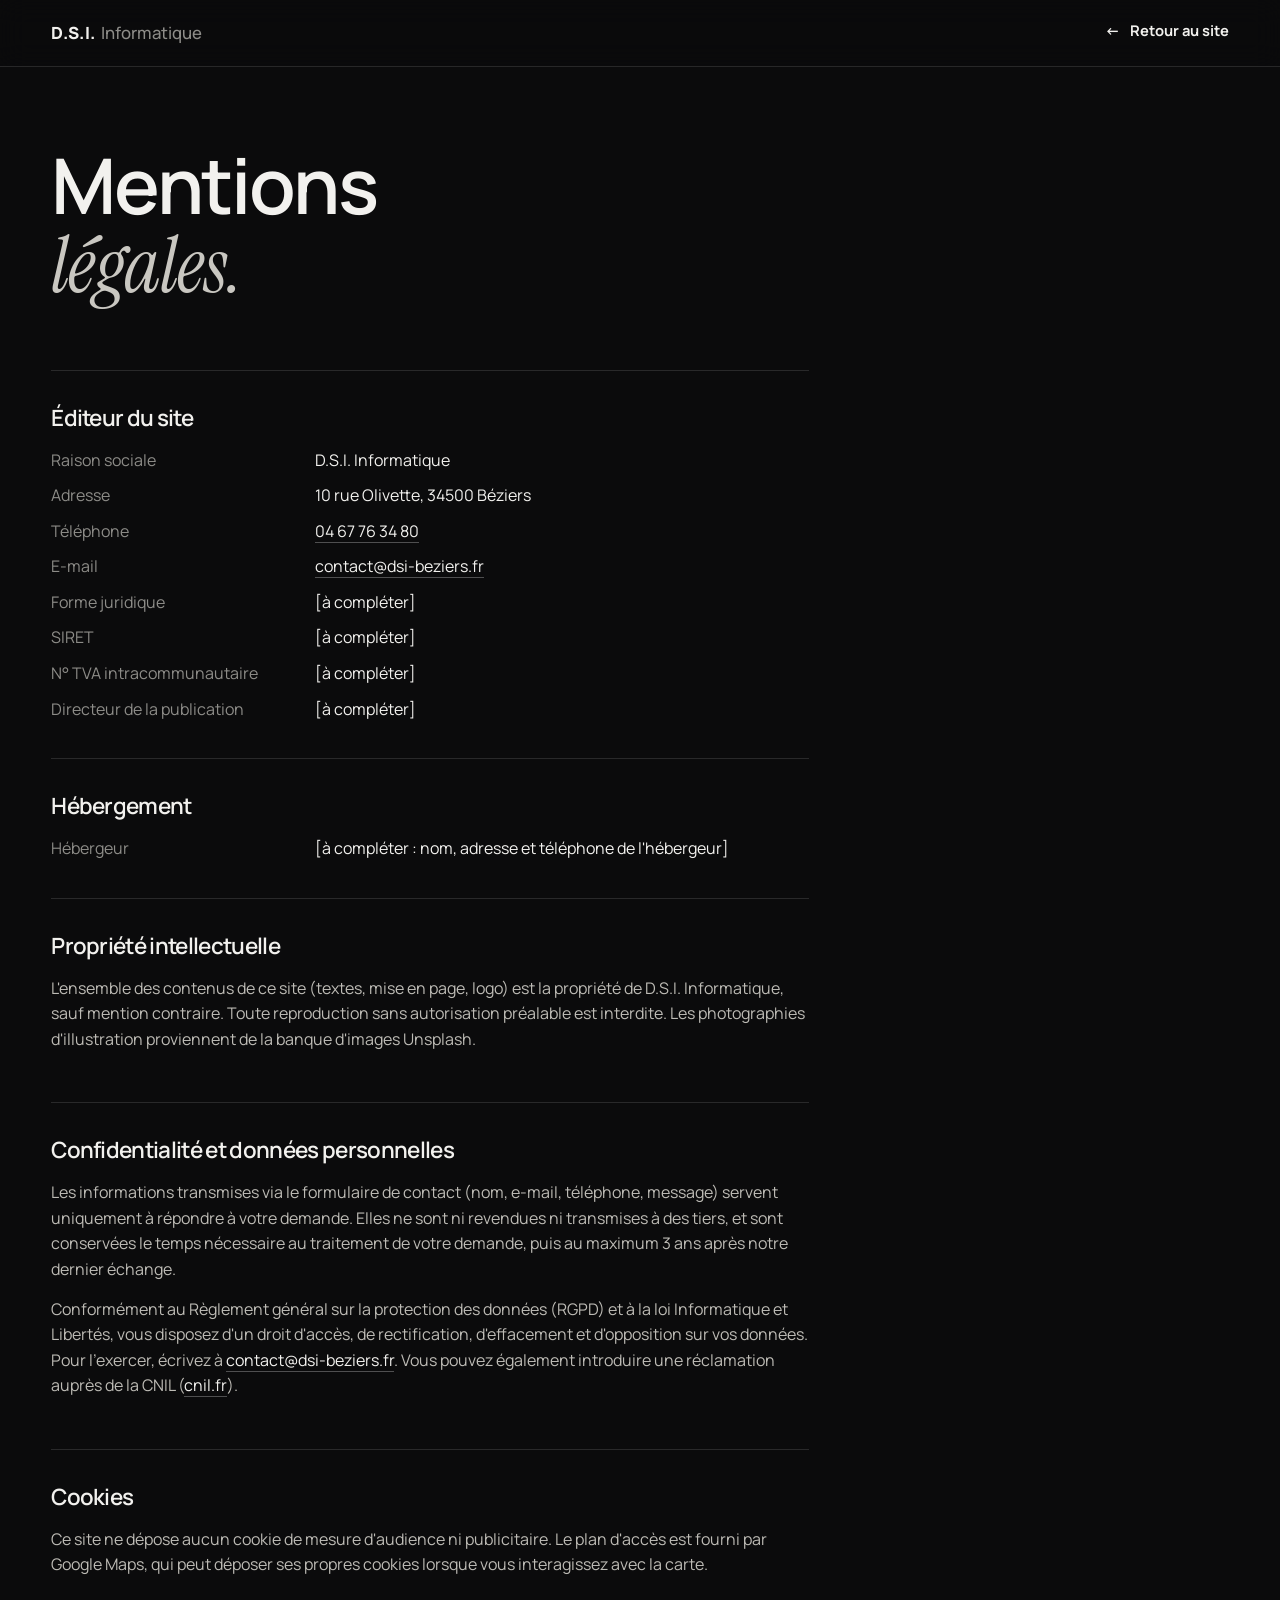
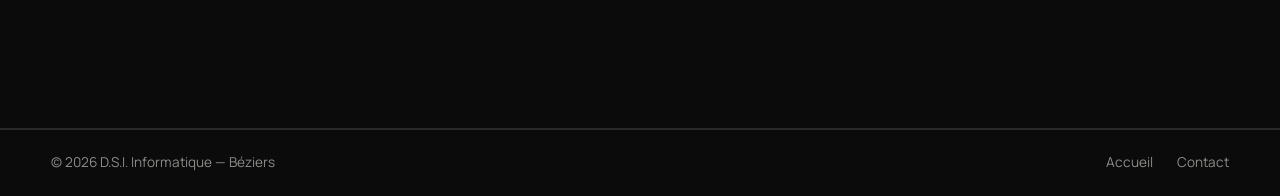
==== mentions-legales.html @ 3fdc1da6 "Add files via upload" ====
<!DOCTYPE html>
<html lang="fr">
<head>
  <meta charset="UTF-8">
  <meta name="viewport" content="width=device-width, initial-scale=1.0">
  <title>Mentions légales et confidentialité — D.S.I. Informatique Béziers</title>
  <meta name="robots" content="noindex">
  <meta name="theme-color" content="#0b0b0c">
  <link rel="icon" href="data:image/svg+xml,%3Csvg xmlns='http://www.w3.org/2000/svg' viewBox='0 0 64 64'%3E%3Crect width='64' height='64' rx='14' fill='%230b0b0c'/%3E%3Ctext x='32' y='41' font-family='Arial' font-weight='800' font-size='22' fill='%23f2f1ee' text-anchor='middle'%3EDSI%3C/text%3E%3C/svg%3E">
  <link rel="preconnect" href="https://fonts.googleapis.com">
  <link rel="preconnect" href="https://fonts.gstatic.com" crossorigin>
  <link href="https://fonts.googleapis.com/css2?family=Manrope:wght@400;500;600;700;800&family=Instrument+Serif:ital@1&display=swap" rel="stylesheet">
  <link rel="stylesheet" href="style.css">
</head>
<body class="page-legal">
  <header class="header">
    <nav class="nav" aria-label="Navigation principale">
      <a href="index.html" class="logo">D.S.I.<span>Informatique</span></a>
      <div class="nav__right">
        <a href="index.html" class="link link--back">Retour au site</a>
      </div>
    </nav>
  </header>

  <main class="legal">
    <h1>Mentions<br><em>légales.</em></h1>

    <section>
      <h2>Éditeur du site</h2>
      <dl>
        <dt>Raison sociale</dt><dd>D.S.I. Informatique</dd>
        <dt>Adresse</dt><dd>10 rue Olivette, 34500 Béziers</dd>
        <dt>Téléphone</dt><dd><a href="tel:+33467763480">04 67 76 34 80</a></dd>
        <dt>E-mail</dt><dd><a href="mailto:contact@dsi-beziers.fr">contact@dsi-beziers.fr</a></dd>
        <dt>Forme juridique</dt><dd>[à compléter]</dd>
        <dt>SIRET</dt><dd>[à compléter]</dd>
        <dt>N° TVA intracommunautaire</dt><dd>[à compléter]</dd>
        <dt>Directeur de la publication</dt><dd>[à compléter]</dd>
      </dl>
    </section>

    <section>
      <h2>Hébergement</h2>
      <dl>
        <dt>Hébergeur</dt><dd>[à compléter : nom, adresse et téléphone de l'hébergeur]</dd>
      </dl>
    </section>

    <section>
      <h2>Propriété intellectuelle</h2>
      <p>L'ensemble des contenus de ce site (textes, mise en page, logo) est la propriété de D.S.I. Informatique, sauf mention contraire. Toute reproduction sans autorisation préalable est interdite. Les photographies d'illustration proviennent de la banque d'images Unsplash.</p>
    </section>

    <section id="confidentialite">
      <h2>Confidentialité et données personnelles</h2>
      <p>Les informations transmises via le formulaire de contact (nom, e-mail, téléphone, message) servent uniquement à répondre à votre demande. Elles ne sont ni revendues ni transmises à des tiers, et sont conservées le temps nécessaire au traitement de votre demande, puis au maximum 3 ans après notre dernier échange.</p>
      <p>Conformément au Règlement général sur la protection des données (RGPD) et à la loi Informatique et Libertés, vous disposez d'un droit d'accès, de rectification, d'effacement et d'opposition sur vos données. Pour l'exercer, écrivez à <a href="mailto:contact@dsi-beziers.fr">contact@dsi-beziers.fr</a>. Vous pouvez également introduire une réclamation auprès de la CNIL (<a href="https://www.cnil.fr" target="_blank" rel="noopener">cnil.fr</a>).</p>
    </section>

    <section>
      <h2>Cookies</h2>
      <p>Ce site ne dépose aucun cookie de mesure d'audience ni publicitaire. Le plan d'accès est fourni par Google Maps, qui peut déposer ses propres cookies lorsque vous interagissez avec la carte.</p>
    </section>
  </main>

  <footer class="footer">
    <div class="footer__bar">
      <span>© <span id="year"></span> D.S.I. Informatique — Béziers</span>
      <nav aria-label="Liens légaux"><a href="index.html">Accueil</a><a href="index.html#contact">Contact</a></nav>
    </div>
  </footer>
  <script>document.getElementById("year").textContent = new Date().getFullYear();</script>
</body>
</html>
---- style.css ----
/* =========================================================
   D.S.I. Informatique — Béziers
   ========================================================= */

:root {
  --bg: #0b0b0c;
  --bg-2: #111113;
  --line: rgba(255, 255, 255, 0.12);
  --line-strong: rgba(255, 255, 255, 0.28);
  --text: #f2f1ee;
  --muted: #8d8c88;
  --accent: #4f8cff;
  --ok: #3ecf8e;
  --ko: #e5534b;

  --font: "Manrope", system-ui, -apple-system, "Segoe UI", sans-serif;
  --serif: "Instrument Serif", Georgia, serif;

  --header-h: 66px;
  --pad: clamp(16px, 4vw, 56px);
  --ease: cubic-bezier(0.16, 1, 0.3, 1);
}

*, *::before, *::after { box-sizing: border-box; margin: 0; padding: 0; }
html { scroll-behavior: smooth; scroll-padding-top: var(--header-h); }
body {
  font-family: var(--font);
  background: var(--bg);
  color: var(--text);
  line-height: 1.6;
  -webkit-font-smoothing: antialiased;
  overflow-x: hidden;
}
img { display: block; max-width: 100%; }
a { color: inherit; text-decoration: none; }
ul, ol { list-style: none; }
h1, h2, h3 { font-weight: 600; letter-spacing: -0.03em; line-height: 1.02; }
em { font-family: var(--serif); font-style: italic; font-weight: 400; letter-spacing: -0.01em; }
:focus-visible { outline: 1px solid var(--text); outline-offset: 4px; }

.eyebrow {
  font-size: 0.74rem;
  letter-spacing: 0.22em;
  text-transform: uppercase;
  color: var(--muted);
}

/* ---------- Boutons & liens ---------- */
.btn {
  display: inline-flex;
  align-items: center;
  justify-content: center;
  padding: 15px 26px;
  border: 1px solid var(--line-strong);
  border-radius: 999px;
  font-weight: 700;
  font-size: 0.95rem;
  position: relative;
  overflow: hidden;
  isolation: isolate;
  transition: color .45s var(--ease), border-color .45s var(--ease);
}
/* remplissage qui monte au survol */
.btn::before {
  content: "";
  position: absolute;
  inset: 0;
  z-index: -1;
  background: var(--text);
  transform: translateY(101%);
  border-radius: inherit;
  transition: transform .45s var(--ease);
}
.btn:hover { color: var(--bg); border-color: var(--text); }
.btn:hover::before { transform: none; }
.btn--light { background: var(--text); color: var(--bg); border-color: var(--text); }
.btn--light::before { background: var(--bg); }
.btn--light:hover { color: var(--text); border-color: var(--line-strong); }

.link {
  display: inline-flex;
  align-items: center;
  gap: 10px;
  font-weight: 700;
  font-size: 0.92rem;
  padding-bottom: 4px;
  background: linear-gradient(currentColor, currentColor) 0 100% / 0 1px no-repeat;
  transition: background-size .45s var(--ease);
}
.link::after { content: "→"; transition: transform .45s var(--ease); }
.link:hover { background-size: 100% 1px; }
.link:hover::after { transform: translateX(4px); }

/* ---------- Header ---------- */
.header {
  position: fixed;
  inset: 0 0 auto;
  z-index: 50;
  background: rgba(11, 11, 12, 0.72);
  backdrop-filter: blur(14px);
  -webkit-backdrop-filter: blur(14px);
  border-bottom: 1px solid var(--line);
  transition: transform .5s var(--ease);
}
.header.hidden { transform: translateY(-100%); }
.nav {
  height: var(--header-h);
  padding: 0 var(--pad);
  display: flex;
  align-items: center;
  gap: 48px;
}
.logo { font-weight: 800; font-size: 1.05rem; letter-spacing: 0.02em; }
.logo span { font-weight: 500; color: var(--muted); margin-left: 6px; letter-spacing: 0; }

.nav__links { display: flex; gap: 30px; }
.nav__links a {
  font-size: 0.92rem;
  font-weight: 600;
  color: #cfcec9;
  position: relative;
  transition: color .3s;
}
.nav__links a::after {
  content: "";
  position: absolute;
  left: 0; right: 0; bottom: -6px;
  height: 1px;
  background: currentColor;
  transform: scaleX(0);
  transform-origin: right;
  transition: transform .45s var(--ease);
}
.nav__links a:hover, .nav__links a.active { color: var(--text); }
.nav__links a:hover::after, .nav__links a.active::after { transform: scaleX(1); transform-origin: left; }

.nav__right { margin-left: auto; display: flex; align-items: center; gap: 24px; }
.nav__phone { font-weight: 700; font-size: 0.92rem; }
.live { display: inline-flex; align-items: center; gap: 8px; font-size: 0.8rem; color: var(--muted); }
.live i { width: 7px; height: 7px; border-radius: 50%; background: var(--muted); }
.live.open i { background: var(--ok); box-shadow: 0 0 0 4px rgba(62, 207, 142, .15); }
.live.closed i { background: var(--ko); }
.live b { font-weight: 600; }

.burger { display: none; width: 40px; height: 40px; background: none; border: 0; cursor: pointer; position: relative; }
.burger span { position: absolute; left: 10px; right: 10px; height: 1.5px; background: var(--text); transition: transform .4s var(--ease); }
.burger span:first-child { top: 16px; }
.burger span:last-child { top: 23px; }
.burger[aria-expanded="true"] span:first-child { transform: translateY(3.5px) rotate(45deg); }
.burger[aria-expanded="true"] span:last-child { transform: translateY(-3.5px) rotate(-45deg); }

/* ---------- Hero ---------- */
.hero {
  min-height: 100vh;
  min-height: 100svh;
  padding-top: var(--header-h);
  display: grid;
  grid-template-columns: 1fr 80px 1.05fr;
  border-bottom: 1px solid var(--line);
}
.hero__text {
  padding: clamp(40px, 7vw, 96px) 0 clamp(40px, 6vw, 80px) var(--pad);
  display: flex;
  flex-direction: column;
  justify-content: center;
}
.hero__title {
  font-size: clamp(2.7rem, 6.4vw, 6.2rem);
  margin: 28px 0 30px;
}
.hero__title .line { display: block; overflow: hidden; padding-bottom: 0.08em; }
.hero__title .line > span {
  display: inline-block;
  transform: translateY(110%);
  transition: transform 1.1s var(--ease);
}
.hero__title .line:nth-child(2) > span { transition-delay: .08s; }
.hero__title .line:nth-child(3) > span { transition-delay: .16s; }
.loaded .hero__title .line > span { transform: none; }
.hero__title em { color: #c9c7c1; }
.hero__sub { font-size: clamp(1.02rem, 1.3vw, 1.2rem); color: #bdbbb5; max-width: 470px; }
.hero__cta { display: flex; flex-wrap: wrap; gap: 12px; margin-top: 38px; }

.hero__trace { width: 100%; height: 100%; overflow: visible; }
.hero__trace path {
  fill: none;
  stroke: var(--line-strong);
  stroke-width: 1;
  vector-effect: non-scaling-stroke;
  stroke-dasharray: 1;
  stroke-dashoffset: 1;
  transition: stroke-dashoffset 2.2s var(--ease) .3s;
}
.hero__trace circle { fill: var(--bg); stroke: var(--line-strong); vector-effect: non-scaling-stroke; opacity: 0; transition: opacity .6s 1.6s; }
.loaded .hero__trace path { stroke-dashoffset: 0; }
.loaded .hero__trace circle { opacity: 1; }

.hero__media { position: relative; overflow: hidden; background: var(--bg-2); }
.hero__media img {
  width: 100%;
  height: 100%;
  object-fit: cover;
  filter: grayscale(1) contrast(1.08) brightness(.85);
  transform: scale(1.12);
  transition: transform 1.8s var(--ease), filter 1.2s var(--ease);
}
.loaded .hero__media img { transform: scale(1.02); }
.hero__media:hover img { filter: grayscale(0) contrast(1.02) brightness(.95); }
.hero__media figcaption {
  position: absolute;
  left: 20px; bottom: 18px;
  font-size: 0.72rem;
  letter-spacing: 0.18em;
  text-transform: uppercase;
  color: rgba(255,255,255,.75);
  mix-blend-mode: difference;
}

/* ---------- Réassurance ---------- */
.perks {
  display: grid;
  grid-template-columns: repeat(4, 1fr);
  border-bottom: 1px solid var(--line);
}
.perks li {
  padding: 26px var(--pad) 26px 24px;
  border-left: 1px solid var(--line);
  display: flex;
  flex-direction: column;
  gap: 2px;
}
.perks li:first-child { border-left: 0; padding-left: var(--pad); }
.perks strong { font-size: 0.95rem; font-weight: 700; }
.perks span { font-size: 0.85rem; color: var(--muted); }

/* ---------- Marquee ---------- */
.marquee {
  border-bottom: 1px solid var(--line);
  overflow: hidden;
  padding: 22px 0;
  mask-image: linear-gradient(90deg, transparent, #000 8%, #000 92%, transparent);
}
.marquee__track { display: flex; width: max-content; animation: marquee 40s linear infinite; }
.marquee:hover .marquee__track { animation-play-state: paused; }
.marquee span {
  font-size: clamp(1.4rem, 2.6vw, 2.2rem);
  font-weight: 600;
  letter-spacing: -0.02em;
  color: #57565300;
  -webkit-text-stroke: 1px #5b5a56;
  padding: 0 28px;
  display: flex;
  align-items: center;
  gap: 56px;
  transition: color .3s;
}
.marquee span::after { content: "•"; -webkit-text-stroke: 0; color: #4a4946; font-size: .6em; }
.marquee span:hover { color: var(--text); -webkit-text-stroke-color: var(--text); }
@keyframes marquee { to { transform: translateX(-50%); } }

/* ---------- Sections ---------- */
.section { padding: clamp(80px, 11vw, 150px) var(--pad); }
.section__head {
  display: grid;
  grid-template-columns: 1.2fr 1fr;
  gap: 40px;
  align-items: end;
  margin-bottom: clamp(48px, 6vw, 80px);
}
.section__head h2, .why h2 { font-size: clamp(2.3rem, 5vw, 4.4rem); }
.section__head h2 em, .why h2 em { color: #c9c7c1; }
.section__head p { color: var(--muted); max-width: 400px; font-size: 1.05rem; justify-self: end; }

/* ---------- Services ---------- */
.services { display: grid; grid-template-columns: repeat(3, 1fr); gap: clamp(20px, 2.4vw, 36px); }
.service { display: flex; flex-direction: column; gap: 12px; }
.service__img { aspect-ratio: 4 / 5; overflow: hidden; background: var(--bg-2); margin-bottom: 12px; }
.service__img img {
  width: 100%;
  height: 100%;
  object-fit: cover;
  filter: grayscale(1) brightness(.85);
  transition: transform 1.2s var(--ease), filter .8s var(--ease);
}
.service:hover .service__img img { transform: scale(1.06); filter: grayscale(0) brightness(.95); }
.service__num { font-size: 0.8rem; color: var(--muted); font-variant-numeric: tabular-nums; }
.service h3 { font-size: 1.6rem; }
.service p { color: var(--muted); max-width: 40ch; }
.service .link { margin-top: 8px; align-self: flex-start; }

/* ---------- Pourquoi nous ---------- */
.why {
  display: grid;
  grid-template-columns: 1fr 1.1fr;
  gap: clamp(40px, 7vw, 110px);
  align-items: center;
  border-top: 1px solid var(--line);
}
.why__media { position: relative; aspect-ratio: 4 / 5; overflow: hidden; background: var(--bg-2); }
.why__media img {
  width: 100%;
  height: 120%;
  object-fit: cover;
  filter: grayscale(1) contrast(1.1) brightness(.8);
  will-change: transform;
}
.why__badge {
  position: absolute;
  left: 0; bottom: 0;
  padding: 22px 26px;
  background: var(--bg);
  display: flex;
  align-items: center;
  gap: 18px;
}
.why__badge strong { font-size: clamp(2.2rem, 3.6vw, 3.2rem); font-weight: 700; letter-spacing: -0.04em; font-variant-numeric: tabular-nums; }
.why__badge > span { font-size: 0.82rem; color: var(--muted); line-height: 1.4; }

.reasons { margin-top: 48px; border-top: 1px solid var(--line); }
.reasons li {
  display: grid;
  grid-template-columns: 56px 1fr;
  gap: 16px;
  padding: 28px 0;
  border-bottom: 1px solid var(--line);
  position: relative;
}
.reasons li::before {
  content: "";
  position: absolute;
  left: 0; bottom: -1px;
  height: 1px;
  width: 100%;
  background: var(--text);
  transform: scaleX(0);
  transform-origin: left;
  transition: transform .7s var(--ease);
}
.reasons li:hover::before { transform: scaleX(1); }
.reasons li > span { font-size: 0.8rem; color: var(--muted); padding-top: 6px; }
.reasons h3 { font-size: 1.35rem; margin-bottom: 8px; transition: transform .5s var(--ease); }
.reasons li:hover h3 { transform: translateX(6px); }
.reasons p { color: var(--muted); max-width: 52ch; }

/* ---------- Contact ---------- */
.contact { border-top: 1px solid var(--line); }
.contact__big {
  padding: clamp(70px, 9vw, 120px) var(--pad) clamp(40px, 5vw, 60px);
  border-bottom: 1px solid var(--line);
}
.phone-xl {
  display: inline-block;
  margin-top: 18px;
  font-size: clamp(2.6rem, 10vw, 9rem);
  font-weight: 700;
  letter-spacing: -0.05em;
  line-height: 1;
  white-space: nowrap;
  transition: color .4s;
}
.phone-xl:hover { color: var(--accent); }

.mail-xl {
  display: inline-block;
  margin-top: 14px;
  font-family: var(--serif);
  font-style: italic;
  font-size: clamp(1.6rem, 4vw, 3.2rem);
  color: #c9c7c1;
  background: linear-gradient(currentColor, currentColor) 0 100% / 0 1px no-repeat;
  transition: background-size .6s var(--ease), color .4s;
}
.mail-xl:hover { color: var(--text); background-size: 100% 1px; }

.contact__layout { display: grid; grid-template-columns: 1.6fr 1fr; border-bottom: 1px solid var(--line); }
.contact__info { border-left: 1px solid var(--line); }
.contact__col {
  padding: 40px var(--pad) 44px 40px;
  display: flex;
  flex-direction: column;
  gap: 16px;
  align-items: flex-start;
}
.contact__col + .contact__col { border-top: 1px solid var(--line); }
.contact__col h3 { font-size: 0.74rem; letter-spacing: 0.22em; text-transform: uppercase; color: var(--muted); font-weight: 600; }
.contact__col p, .contact__col address { font-style: normal; color: #bdbbb5; max-width: 34ch; }

.hours { width: 100%; max-width: 340px; border-collapse: collapse; font-size: 0.92rem; }
.hours th, .hours td { padding: 7px 0; border-bottom: 1px solid var(--line); text-align: left; font-weight: 500; }
.hours td { text-align: right; color: #bdbbb5; font-variant-numeric: tabular-nums; }
.hours tr.today th, .hours tr.today td { color: var(--text); font-weight: 700; }
.hours tr.today th::after { content: " · aujourd'hui"; font-weight: 500; color: var(--muted); font-size: .8em; }

/* ---------- Footer ---------- */
.footer { border-top: 1px solid var(--line); overflow: hidden; }
.footer__word {
  font-size: clamp(5rem, 25vw, 24rem);
  font-weight: 800;
  letter-spacing: -0.06em;
  line-height: 0.8;
  text-align: center;
  padding-top: 40px;
  color: transparent;
  -webkit-text-stroke: 1px #2c2c2b;
  user-select: none;
}
.footer__bar {
  display: flex;
  flex-wrap: wrap;
  justify-content: space-between;
  gap: 12px 24px;
  padding: 22px var(--pad);
  border-top: 1px solid var(--line);
  font-size: 0.85rem;
  color: var(--muted);
}
.footer__bar nav { display: flex; gap: 24px; }
.footer__bar a:hover { color: var(--text); }

.footer__cols {
  display: grid;
  grid-template-columns: 1.4fr repeat(3, 1fr);
  gap: 40px;
  padding: 64px var(--pad) 24px;
}
.footer__cols h3 { font-size: 0.74rem; letter-spacing: 0.22em; text-transform: uppercase; color: var(--muted); font-weight: 600; margin-bottom: 16px; }
.footer__cols ul { display: grid; gap: 8px; font-size: 0.92rem; color: #bdbbb5; }
.footer__cols a { transition: color .3s; }
.footer__cols a:hover { color: var(--text); }
.footer__about { margin-top: 14px; color: var(--muted); font-size: 0.92rem; max-width: 30ch; }

/* ---------- Lien d'évitement ---------- */
.skip {
  position: fixed;
  top: 10px; left: 10px;
  z-index: 100;
  padding: 10px 16px;
  background: var(--text);
  color: var(--bg);
  font-weight: 700;
  transform: translateY(-200%);
}
.skip:focus { transform: none; }

.note { margin-top: 36px; color: var(--muted); font-size: 0.95rem; }

/* ---------- PC sur-mesure ---------- */
.pcs { border-top: 1px solid var(--line); }
.configs {
  display: grid;
  grid-template-columns: repeat(3, 1fr);
  border: 1px solid var(--line);
}
.config {
  padding: clamp(28px, 3vw, 44px);
  display: flex;
  flex-direction: column;
  gap: 28px;
  position: relative;
  transition: background .5s var(--ease);
}
.config + .config { border-left: 1px solid var(--line); }
.config:hover { background: var(--bg-2); }
.config--featured { background: #141416; }
.config__tag { font-size: 0.74rem; letter-spacing: 0.2em; text-transform: uppercase; color: var(--muted); }
.config h3 { font-size: clamp(2rem, 3vw, 2.8rem); margin: 10px 0 12px; }
.config header p { color: var(--muted); }
.specs { border-top: 1px solid var(--line); }
.specs li {
  display: flex;
  justify-content: space-between;
  gap: 16px;
  padding: 12px 0;
  border-bottom: 1px solid var(--line);
  font-size: 0.92rem;
  text-align: right;
}
.specs span { color: var(--muted); text-align: left; }
.config .btn { margin-top: auto; align-self: flex-start; }

/* ---------- Dépannage ---------- */
.repair { border-top: 1px solid var(--line); }
.steps {
  display: grid;
  grid-template-columns: repeat(4, 1fr);
  gap: 32px;
  position: relative;
  padding-top: 40px;
  counter-reset: step;
}
/* ligne de progression qui se remplit au scroll */
.steps::before, .steps::after {
  content: "";
  position: absolute;
  top: 0; left: 0;
  height: 1px;
  width: 100%;
  background: var(--line);
}
.steps::after {
  background: var(--text);
  transform: scaleX(var(--progress, 0));
  transform-origin: left;
}
.steps li { position: relative; }
.steps li::before {
  content: "";
  position: absolute;
  top: -45px; left: 0;
  width: 11px; height: 11px;
  border-radius: 50%;
  background: var(--bg);
  border: 1px solid var(--line-strong);
  z-index: 1;
}
.steps span { font-size: 0.8rem; color: var(--muted); }
.steps h3 { font-size: 1.5rem; margin: 8px 0 10px; }
.steps p { color: var(--muted); font-size: 0.95rem; }

.fixes { margin-top: clamp(64px, 8vw, 110px); }
.fixes__title { font-size: 0.74rem; letter-spacing: 0.22em; text-transform: uppercase; color: var(--muted); font-weight: 600; margin-bottom: 18px; }
.fixes ul {
  display: grid;
  grid-template-columns: repeat(2, 1fr);
  column-gap: 48px;
  border-top: 1px solid var(--line);
  margin-bottom: 40px;
}
.fixes li {
  padding: 18px 0;
  border-bottom: 1px solid var(--line);
  font-size: clamp(1.05rem, 1.5vw, 1.3rem);
  font-weight: 600;
  letter-spacing: -0.01em;
  display: flex;
  align-items: center;
  gap: 14px;
  transition: padding .5s var(--ease), color .3s;
}
.fixes li::before { content: "↳"; color: var(--muted); font-weight: 400; }
.fixes li:hover { padding-left: 10px; }

/* ---------- FAQ ---------- */
.faq { border-top: 1px solid var(--line); }
.faq .section__head a { color: var(--text); border-bottom: 1px solid var(--line-strong); }
.faq__list { border-top: 1px solid var(--line); }
.faq details { border-bottom: 1px solid var(--line); }
.faq summary {
  list-style: none;
  cursor: pointer;
  padding: 26px 56px 26px 0;
  font-size: clamp(1.1rem, 1.8vw, 1.45rem);
  font-weight: 600;
  letter-spacing: -0.02em;
  position: relative;
  transition: color .3s;
}
.faq summary::-webkit-details-marker { display: none; }
.faq summary::before, .faq summary::after {
  content: "";
  position: absolute;
  right: 8px; top: 50%;
  width: 16px; height: 1.5px;
  background: currentColor;
  transition: transform .45s var(--ease);
}
.faq summary::after { transform: rotate(90deg); }
.faq details[open] summary::after { transform: rotate(0); }
.faq summary:hover { color: #c9c7c1; }
.faq details > div { overflow: hidden; }
.faq details p { color: var(--muted); max-width: 70ch; padding-bottom: 28px; }

/* ---------- Formulaire ---------- */
.form { padding: 40px 40px 48px var(--pad); display: grid; gap: 22px; align-content: start; }
.form h3 { font-size: 0.74rem; letter-spacing: 0.22em; text-transform: uppercase; color: var(--muted); font-weight: 600; }
.form__row { display: grid; grid-template-columns: 1fr 1fr; gap: 22px; }
.field { display: grid; gap: 8px; }
.field label { font-size: 0.85rem; font-weight: 600; }
.field label i { font-style: normal; color: var(--muted); font-weight: 500; }
.field input, .field select, .field textarea {
  width: 100%;
  font: inherit;
  font-size: 1rem;
  color: var(--text);
  background: transparent;
  border: 0;
  border-bottom: 1px solid var(--line-strong);
  padding: 10px 0;
  border-radius: 0;
  transition: border-color .3s;
  appearance: none;
}
.field select {
  cursor: pointer;
  background: url("data:image/svg+xml,%3Csvg xmlns='http://www.w3.org/2000/svg' width='12' height='8' fill='none' stroke='%238d8c88' stroke-width='1.5'%3E%3Cpath d='M1 1l5 5 5-5'/%3E%3C/svg%3E") no-repeat right 4px center;
}
.field select option { background: var(--bg-2); color: var(--text); }
.field textarea { resize: vertical; min-height: 130px; }
.field textarea::placeholder { color: #5e5d59; }
.field input:focus, .field select:focus, .field textarea:focus { outline: none; border-bottom-color: var(--text); }
.field__error { display: none; color: var(--ko); font-size: 0.8rem; }
.invalid .field__error, .field__error--consent.show { display: block; }
.invalid input, .invalid textarea { border-bottom-color: var(--ko); }

.check { display: flex; gap: 12px; align-items: flex-start; font-size: 0.85rem; color: var(--muted); cursor: pointer; }
.check input {
  flex: none;
  appearance: none;
  width: 18px; height: 18px;
  margin-top: 2px;
  border: 1px solid var(--line-strong);
  display: grid;
  place-items: center;
  cursor: pointer;
}
.check input::after { content: "✓"; font-size: 12px; color: var(--bg); transform: scale(0); transition: transform .25s var(--ease); }
.check input:checked { background: var(--text); border-color: var(--text); }
.check input:checked::after { transform: scale(1); }
.check a { color: var(--text); border-bottom: 1px solid var(--line-strong); }
.field__error--consent { margin-top: -14px; }

.form__foot { display: flex; flex-wrap: wrap; align-items: center; gap: 18px; margin-top: 6px; }
.form button { cursor: pointer; font-family: inherit; }
.form__status { font-size: 0.9rem; color: var(--muted); }
.form__status.ok { color: var(--ok); }

/* ---------- Carte ---------- */
.map { height: clamp(300px, 40vw, 460px); background: var(--bg-2); }
.map iframe {
  width: 100%;
  height: 100%;
  border: 0;
  display: block;
  filter: grayscale(1) invert(.92) contrast(.9);
  transition: filter .8s var(--ease);
}
.map:hover iframe { filter: grayscale(.2) invert(0) contrast(1); }

/* ---------- Page mentions légales ---------- */
.legal { max-width: 860px; padding: calc(var(--header-h) + 80px) var(--pad) 100px; }
.legal h1 { font-size: clamp(2.6rem, 6vw, 5rem); margin-bottom: 64px; }
.legal h1 em { color: #c9c7c1; }
.legal section { padding: 36px 0; border-top: 1px solid var(--line); scroll-margin-top: calc(var(--header-h) + 20px); }
.legal h2 { font-size: 1.4rem; margin-bottom: 18px; }
.legal p { color: #bdbbb5; margin-bottom: 14px; }
.legal a { color: var(--text); border-bottom: 1px solid var(--line-strong); }
.legal dl { display: grid; grid-template-columns: minmax(160px, 240px) 1fr; gap: 10px 24px; }
.legal dt { color: var(--muted); }
.page-legal .link--back::after { content: none; }
.page-legal .link--back::before { content: "←"; }

/* ---------- Apparition au scroll ---------- */
[data-reveal] {
  opacity: 0;
  transform: translateY(28px);
  transition: opacity 1s var(--ease), transform 1s var(--ease);
  transition-delay: var(--d, 0s);
}
[data-reveal].in { opacity: 1; transform: none; }

/* ---------- Responsive ---------- */
@media (max-width: 1080px) {
  .nav { gap: 28px; }
  .nav__links { gap: 20px; }
  .live { display: none; }
}

@media (max-width: 900px) {
  .burger { display: block; }
  .nav__links {
    position: fixed;
    inset: var(--header-h) 0 auto;
    flex-direction: column;
    gap: 0;
    padding: 8px var(--pad) 24px;
    background: var(--bg);
    border-bottom: 1px solid var(--line);
    clip-path: inset(0 0 100% 0);
    transition: clip-path .6s var(--ease);
  }
  .nav__links.open { clip-path: inset(0 0 0 0); }
  .nav__links a { display: block; padding: 16px 0; font-size: 1.5rem; border-bottom: 1px solid var(--line); }
  .nav__links a::after { display: none; }

  .hero { grid-template-columns: 1fr; }
  .hero__trace { display: none; }
  .hero__text { padding-right: var(--pad); }
  .hero__media { aspect-ratio: 4 / 3; }

  .perks { grid-template-columns: repeat(2, 1fr); }
  .perks li:nth-child(3) { border-left: 0; padding-left: var(--pad); }
  .perks li:nth-child(n+3) { border-top: 1px solid var(--line); }

  .section__head { grid-template-columns: 1fr; }
  .section__head p { justify-self: start; }
  .services { grid-template-columns: 1fr; gap: 56px; }
  .service__img { aspect-ratio: 16 / 10; }

  .why { grid-template-columns: 1fr; }
  .why__media { aspect-ratio: 16 / 11; }

  .configs { grid-template-columns: 1fr; }
  .config + .config { border-left: 0; border-top: 1px solid var(--line); }

  .steps { grid-template-columns: repeat(2, 1fr); row-gap: 48px; }
  .fixes ul { grid-template-columns: 1fr; }

  .contact__layout { grid-template-columns: 1fr; }
  .contact__info { border-left: 0; border-top: 1px solid var(--line); display: grid; grid-template-columns: 1fr 1fr; }
  .contact__col { padding: 36px var(--pad); }
  .contact__col + .contact__col { border-top: 0; border-left: 1px solid var(--line); }
  .form { padding: 40px var(--pad); }

  .footer__cols { grid-template-columns: 1fr 1fr; }
}

@media (max-width: 560px) {
  .nav__phone { display: none; }
  .hero__cta .btn { flex: 1 1 100%; }
  .perks li { padding: 20px 16px; }
  .perks li:nth-child(odd) { padding-left: var(--pad); }
  .why__badge { padding: 16px 18px; }
  .steps { grid-template-columns: 1fr; padding-top: 0; padding-left: 28px; }
  .steps::before, .steps::after { width: 1px; height: 100%; }
  .steps::after { transform: scaleY(var(--progress, 0)); transform-origin: top; }
  .steps li::before { top: 4px; left: -33px; }
  .form__row { grid-template-columns: 1fr; }
  .contact__info { grid-template-columns: 1fr; }
  .contact__col + .contact__col { border-left: 0; border-top: 1px solid var(--line); }
  .footer__cols { grid-template-columns: 1fr; gap: 32px; }
  .legal dl { grid-template-columns: 1fr; gap: 2px; }
  .legal dd { margin-bottom: 12px; }
}

@media (prefers-reduced-motion: reduce) {
  *, *::before, *::after { animation: none !important; transition-duration: .01ms !important; transition-delay: 0s !important; }
  html { scroll-behavior: auto; }
  [data-reveal] { opacity: 1; transform: none; }
}
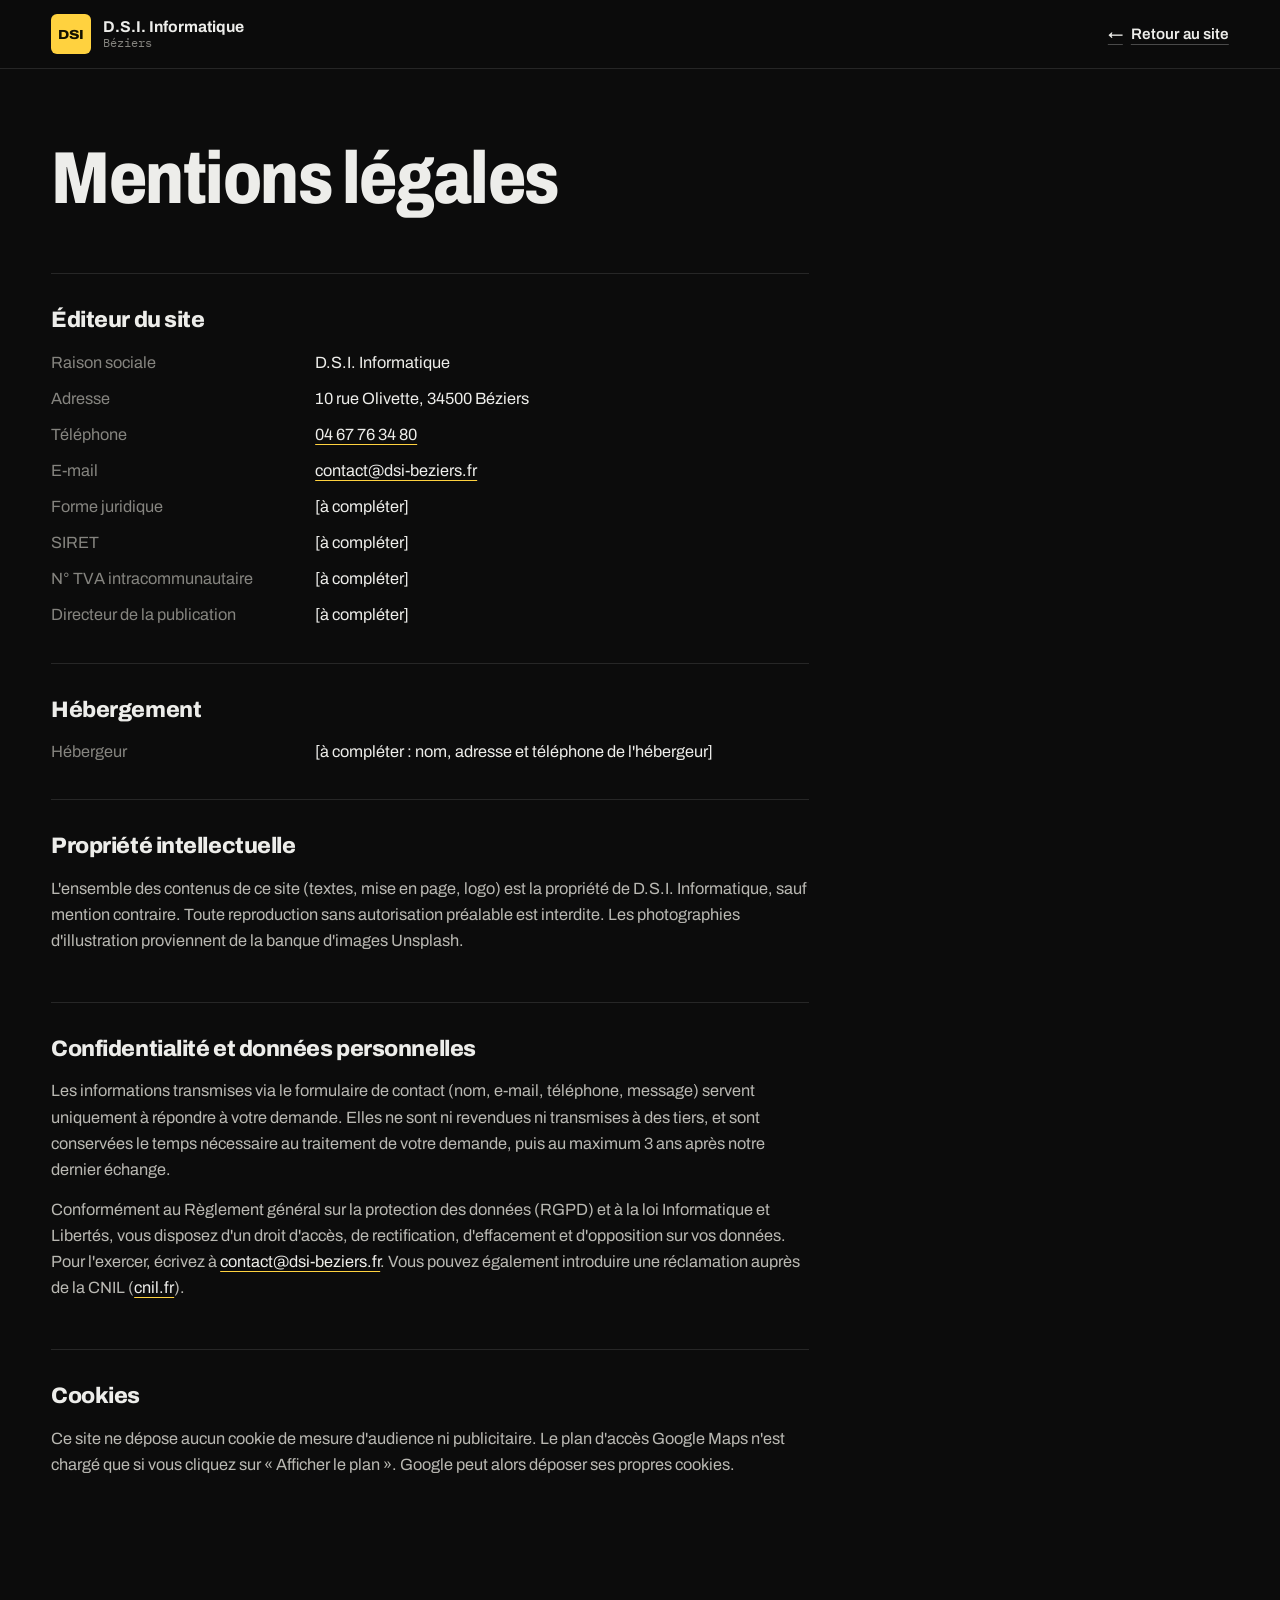
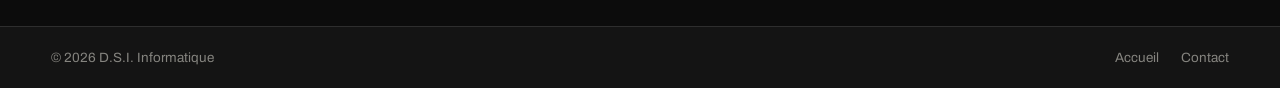
==== commit 7c03f56c: "Add files via upload" ====
--- a/mentions-legales.html
+++ b/mentions-legales.html
@@ -1,74 +1,74 @@
-<!DOCTYPE html>
-<html lang="fr">
-<head>
-  <meta charset="UTF-8">
-  <meta name="viewport" content="width=device-width, initial-scale=1.0">
-  <title>Mentions légales et confidentialité — D.S.I. Informatique Béziers</title>
-  <meta name="robots" content="noindex">
-  <meta name="theme-color" content="#0b0b0c">
-  <link rel="icon" href="data:image/svg+xml,%3Csvg xmlns='http://www.w3.org/2000/svg' viewBox='0 0 64 64'%3E%3Crect width='64' height='64' rx='14' fill='%230b0b0c'/%3E%3Ctext x='32' y='41' font-family='Arial' font-weight='800' font-size='22' fill='%23f2f1ee' text-anchor='middle'%3EDSI%3C/text%3E%3C/svg%3E">
-  <link rel="preconnect" href="https://fonts.googleapis.com">
-  <link rel="preconnect" href="https://fonts.gstatic.com" crossorigin>
-  <link href="https://fonts.googleapis.com/css2?family=Manrope:wght@400;500;600;700;800&family=Instrument+Serif:ital@1&display=swap" rel="stylesheet">
-  <link rel="stylesheet" href="style.css">
-</head>
-<body class="page-legal">
-  <header class="header">
-    <nav class="nav" aria-label="Navigation principale">
-      <a href="index.html" class="logo">D.S.I.<span>Informatique</span></a>
-      <div class="nav__right">
-        <a href="index.html" class="link link--back">Retour au site</a>
-      </div>
-    </nav>
-  </header>
-
-  <main class="legal">
-    <h1>Mentions<br><em>légales.</em></h1>
-
-    <section>
-      <h2>Éditeur du site</h2>
-      <dl>
-        <dt>Raison sociale</dt><dd>D.S.I. Informatique</dd>
-        <dt>Adresse</dt><dd>10 rue Olivette, 34500 Béziers</dd>
-        <dt>Téléphone</dt><dd><a href="tel:+33467763480">04 67 76 34 80</a></dd>
-        <dt>E-mail</dt><dd><a href="mailto:contact@dsi-beziers.fr">contact@dsi-beziers.fr</a></dd>
-        <dt>Forme juridique</dt><dd>[à compléter]</dd>
-        <dt>SIRET</dt><dd>[à compléter]</dd>
-        <dt>N° TVA intracommunautaire</dt><dd>[à compléter]</dd>
-        <dt>Directeur de la publication</dt><dd>[à compléter]</dd>
-      </dl>
-    </section>
-
-    <section>
-      <h2>Hébergement</h2>
-      <dl>
-        <dt>Hébergeur</dt><dd>[à compléter : nom, adresse et téléphone de l'hébergeur]</dd>
-      </dl>
-    </section>
-
-    <section>
-      <h2>Propriété intellectuelle</h2>
-      <p>L'ensemble des contenus de ce site (textes, mise en page, logo) est la propriété de D.S.I. Informatique, sauf mention contraire. Toute reproduction sans autorisation préalable est interdite. Les photographies d'illustration proviennent de la banque d'images Unsplash.</p>
-    </section>
-
-    <section id="confidentialite">
-      <h2>Confidentialité et données personnelles</h2>
-      <p>Les informations transmises via le formulaire de contact (nom, e-mail, téléphone, message) servent uniquement à répondre à votre demande. Elles ne sont ni revendues ni transmises à des tiers, et sont conservées le temps nécessaire au traitement de votre demande, puis au maximum 3 ans après notre dernier échange.</p>
-      <p>Conformément au Règlement général sur la protection des données (RGPD) et à la loi Informatique et Libertés, vous disposez d'un droit d'accès, de rectification, d'effacement et d'opposition sur vos données. Pour l'exercer, écrivez à <a href="mailto:contact@dsi-beziers.fr">contact@dsi-beziers.fr</a>. Vous pouvez également introduire une réclamation auprès de la CNIL (<a href="https://www.cnil.fr" target="_blank" rel="noopener">cnil.fr</a>).</p>
-    </section>
-
-    <section>
-      <h2>Cookies</h2>
-      <p>Ce site ne dépose aucun cookie de mesure d'audience ni publicitaire. Le plan d'accès est fourni par Google Maps, qui peut déposer ses propres cookies lorsque vous interagissez avec la carte.</p>
-    </section>
-  </main>
-
-  <footer class="footer">
-    <div class="footer__bar">
-      <span>© <span id="year"></span> D.S.I. Informatique — Béziers</span>
-      <nav aria-label="Liens légaux"><a href="index.html">Accueil</a><a href="index.html#contact">Contact</a></nav>
-    </div>
-  </footer>
-  <script>document.getElementById("year").textContent = new Date().getFullYear();</script>
-</body>
-</html>
+<!DOCTYPE html>
+<html lang="fr">
+<head>
+  <meta charset="UTF-8">
+  <meta name="viewport" content="width=device-width, initial-scale=1.0">
+  <title>Mentions légales et confidentialité | D.S.I. Informatique, Béziers</title>
+  <meta name="robots" content="noindex">
+  <meta name="theme-color" content="#0c0c0c">
+  <link rel="icon" href="data:image/svg+xml,%3Csvg xmlns='http://www.w3.org/2000/svg' viewBox='0 0 64 64'%3E%3Crect width='64' height='64' rx='10' fill='%23ffd23f'/%3E%3Ctext x='32' y='41' font-family='Arial' font-weight='800' font-size='22' fill='%230c0c0c' text-anchor='middle'%3EDSI%3C/text%3E%3C/svg%3E">
+  <link rel="preconnect" href="https://fonts.googleapis.com">
+  <link rel="preconnect" href="https://fonts.gstatic.com" crossorigin>
+  <link href="https://fonts.googleapis.com/css2?family=Archivo:wdth,wght@62..125,400..800&family=IBM+Plex+Mono:wght@400;500&display=swap" rel="stylesheet">
+  <link rel="stylesheet" href="style.css">
+</head>
+<body class="page-legal">
+  <header class="header">
+    <nav class="nav" aria-label="Navigation principale">
+      <a href="index.html" class="logo"><span class="logo__mark">DSI</span><span class="logo__name">D.S.I. Informatique<small>Béziers</small></span></a>
+      <div class="nav__right">
+        <a href="index.html" class="link link--back">Retour au site</a>
+      </div>
+    </nav>
+  </header>
+
+  <main class="legal">
+    <h1>Mentions légales</h1>
+
+    <section>
+      <h2>Éditeur du site</h2>
+      <dl>
+        <dt>Raison sociale</dt><dd>D.S.I. Informatique</dd>
+        <dt>Adresse</dt><dd>10 rue Olivette, 34500 Béziers</dd>
+        <dt>Téléphone</dt><dd><a href="tel:+33467763480">04 67 76 34 80</a></dd>
+        <dt>E-mail</dt><dd><a href="mailto:contact@dsi-beziers.fr">contact@dsi-beziers.fr</a></dd>
+        <dt>Forme juridique</dt><dd>[à compléter]</dd>
+        <dt>SIRET</dt><dd>[à compléter]</dd>
+        <dt>N° TVA intracommunautaire</dt><dd>[à compléter]</dd>
+        <dt>Directeur de la publication</dt><dd>[à compléter]</dd>
+      </dl>
+    </section>
+
+    <section>
+      <h2>Hébergement</h2>
+      <dl>
+        <dt>Hébergeur</dt><dd>[à compléter : nom, adresse et téléphone de l'hébergeur]</dd>
+      </dl>
+    </section>
+
+    <section>
+      <h2>Propriété intellectuelle</h2>
+      <p>L'ensemble des contenus de ce site (textes, mise en page, logo) est la propriété de D.S.I. Informatique, sauf mention contraire. Toute reproduction sans autorisation préalable est interdite. Les photographies d'illustration proviennent de la banque d'images Unsplash.</p>
+    </section>
+
+    <section id="confidentialite">
+      <h2>Confidentialité et données personnelles</h2>
+      <p>Les informations transmises via le formulaire de contact (nom, e-mail, téléphone, message) servent uniquement à répondre à votre demande. Elles ne sont ni revendues ni transmises à des tiers, et sont conservées le temps nécessaire au traitement de votre demande, puis au maximum 3 ans après notre dernier échange.</p>
+      <p>Conformément au Règlement général sur la protection des données (RGPD) et à la loi Informatique et Libertés, vous disposez d'un droit d'accès, de rectification, d'effacement et d'opposition sur vos données. Pour l'exercer, écrivez à <a href="mailto:contact@dsi-beziers.fr">contact@dsi-beziers.fr</a>. Vous pouvez également introduire une réclamation auprès de la CNIL (<a href="https://www.cnil.fr" target="_blank" rel="noopener">cnil.fr</a>).</p>
+    </section>
+
+    <section>
+      <h2>Cookies</h2>
+      <p>Ce site ne dépose aucun cookie de mesure d'audience ni publicitaire. Le plan d'accès Google Maps n'est chargé que si vous cliquez sur « Afficher le plan ». Google peut alors déposer ses propres cookies.</p>
+    </section>
+  </main>
+
+  <footer class="footer">
+    <div class="footer__bar">
+      <span>© <span id="year"></span> D.S.I. Informatique</span>
+      <nav aria-label="Liens légaux"><a href="index.html">Accueil</a><a href="index.html#contact">Contact</a></nav>
+    </div>
+  </footer>
+  <script>document.getElementById("year").textContent = new Date().getFullYear();</script>
+</body>
+</html>
--- a/style.css
+++ b/style.css
@@ -1,739 +1,612 @@
-/* =========================================================
-   D.S.I. Informatique — Béziers
-   ========================================================= */
-
-:root {
-  --bg: #0b0b0c;
-  --bg-2: #111113;
-  --line: rgba(255, 255, 255, 0.12);
-  --line-strong: rgba(255, 255, 255, 0.28);
-  --text: #f2f1ee;
-  --muted: #8d8c88;
-  --accent: #4f8cff;
-  --ok: #3ecf8e;
-  --ko: #e5534b;
-
-  --font: "Manrope", system-ui, -apple-system, "Segoe UI", sans-serif;
-  --serif: "Instrument Serif", Georgia, serif;
-
-  --header-h: 66px;
-  --pad: clamp(16px, 4vw, 56px);
-  --ease: cubic-bezier(0.16, 1, 0.3, 1);
-}
-
-*, *::before, *::after { box-sizing: border-box; margin: 0; padding: 0; }
-html { scroll-behavior: smooth; scroll-padding-top: var(--header-h); }
-body {
-  font-family: var(--font);
-  background: var(--bg);
-  color: var(--text);
-  line-height: 1.6;
-  -webkit-font-smoothing: antialiased;
-  overflow-x: hidden;
-}
-img { display: block; max-width: 100%; }
-a { color: inherit; text-decoration: none; }
-ul, ol { list-style: none; }
-h1, h2, h3 { font-weight: 600; letter-spacing: -0.03em; line-height: 1.02; }
-em { font-family: var(--serif); font-style: italic; font-weight: 400; letter-spacing: -0.01em; }
-:focus-visible { outline: 1px solid var(--text); outline-offset: 4px; }
-
-.eyebrow {
-  font-size: 0.74rem;
-  letter-spacing: 0.22em;
-  text-transform: uppercase;
-  color: var(--muted);
-}
-
-/* ---------- Boutons & liens ---------- */
-.btn {
-  display: inline-flex;
-  align-items: center;
-  justify-content: center;
-  padding: 15px 26px;
-  border: 1px solid var(--line-strong);
-  border-radius: 999px;
-  font-weight: 700;
-  font-size: 0.95rem;
-  position: relative;
-  overflow: hidden;
-  isolation: isolate;
-  transition: color .45s var(--ease), border-color .45s var(--ease);
-}
-/* remplissage qui monte au survol */
-.btn::before {
-  content: "";
-  position: absolute;
-  inset: 0;
-  z-index: -1;
-  background: var(--text);
-  transform: translateY(101%);
-  border-radius: inherit;
-  transition: transform .45s var(--ease);
-}
-.btn:hover { color: var(--bg); border-color: var(--text); }
-.btn:hover::before { transform: none; }
-.btn--light { background: var(--text); color: var(--bg); border-color: var(--text); }
-.btn--light::before { background: var(--bg); }
-.btn--light:hover { color: var(--text); border-color: var(--line-strong); }
-
-.link {
-  display: inline-flex;
-  align-items: center;
-  gap: 10px;
-  font-weight: 700;
-  font-size: 0.92rem;
-  padding-bottom: 4px;
-  background: linear-gradient(currentColor, currentColor) 0 100% / 0 1px no-repeat;
-  transition: background-size .45s var(--ease);
-}
-.link::after { content: "→"; transition: transform .45s var(--ease); }
-.link:hover { background-size: 100% 1px; }
-.link:hover::after { transform: translateX(4px); }
-
-/* ---------- Header ---------- */
-.header {
-  position: fixed;
-  inset: 0 0 auto;
-  z-index: 50;
-  background: rgba(11, 11, 12, 0.72);
-  backdrop-filter: blur(14px);
-  -webkit-backdrop-filter: blur(14px);
-  border-bottom: 1px solid var(--line);
-  transition: transform .5s var(--ease);
-}
-.header.hidden { transform: translateY(-100%); }
-.nav {
-  height: var(--header-h);
-  padding: 0 var(--pad);
-  display: flex;
-  align-items: center;
-  gap: 48px;
-}
-.logo { font-weight: 800; font-size: 1.05rem; letter-spacing: 0.02em; }
-.logo span { font-weight: 500; color: var(--muted); margin-left: 6px; letter-spacing: 0; }
-
-.nav__links { display: flex; gap: 30px; }
-.nav__links a {
-  font-size: 0.92rem;
-  font-weight: 600;
-  color: #cfcec9;
-  position: relative;
-  transition: color .3s;
-}
-.nav__links a::after {
-  content: "";
-  position: absolute;
-  left: 0; right: 0; bottom: -6px;
-  height: 1px;
-  background: currentColor;
-  transform: scaleX(0);
-  transform-origin: right;
-  transition: transform .45s var(--ease);
-}
-.nav__links a:hover, .nav__links a.active { color: var(--text); }
-.nav__links a:hover::after, .nav__links a.active::after { transform: scaleX(1); transform-origin: left; }
-
-.nav__right { margin-left: auto; display: flex; align-items: center; gap: 24px; }
-.nav__phone { font-weight: 700; font-size: 0.92rem; }
-.live { display: inline-flex; align-items: center; gap: 8px; font-size: 0.8rem; color: var(--muted); }
-.live i { width: 7px; height: 7px; border-radius: 50%; background: var(--muted); }
-.live.open i { background: var(--ok); box-shadow: 0 0 0 4px rgba(62, 207, 142, .15); }
-.live.closed i { background: var(--ko); }
-.live b { font-weight: 600; }
-
-.burger { display: none; width: 40px; height: 40px; background: none; border: 0; cursor: pointer; position: relative; }
-.burger span { position: absolute; left: 10px; right: 10px; height: 1.5px; background: var(--text); transition: transform .4s var(--ease); }
-.burger span:first-child { top: 16px; }
-.burger span:last-child { top: 23px; }
-.burger[aria-expanded="true"] span:first-child { transform: translateY(3.5px) rotate(45deg); }
-.burger[aria-expanded="true"] span:last-child { transform: translateY(-3.5px) rotate(-45deg); }
-
-/* ---------- Hero ---------- */
-.hero {
-  min-height: 100vh;
-  min-height: 100svh;
-  padding-top: var(--header-h);
-  display: grid;
-  grid-template-columns: 1fr 80px 1.05fr;
-  border-bottom: 1px solid var(--line);
-}
-.hero__text {
-  padding: clamp(40px, 7vw, 96px) 0 clamp(40px, 6vw, 80px) var(--pad);
-  display: flex;
-  flex-direction: column;
-  justify-content: center;
-}
-.hero__title {
-  font-size: clamp(2.7rem, 6.4vw, 6.2rem);
-  margin: 28px 0 30px;
-}
-.hero__title .line { display: block; overflow: hidden; padding-bottom: 0.08em; }
-.hero__title .line > span {
-  display: inline-block;
-  transform: translateY(110%);
-  transition: transform 1.1s var(--ease);
-}
-.hero__title .line:nth-child(2) > span { transition-delay: .08s; }
-.hero__title .line:nth-child(3) > span { transition-delay: .16s; }
-.loaded .hero__title .line > span { transform: none; }
-.hero__title em { color: #c9c7c1; }
-.hero__sub { font-size: clamp(1.02rem, 1.3vw, 1.2rem); color: #bdbbb5; max-width: 470px; }
-.hero__cta { display: flex; flex-wrap: wrap; gap: 12px; margin-top: 38px; }
-
-.hero__trace { width: 100%; height: 100%; overflow: visible; }
-.hero__trace path {
-  fill: none;
-  stroke: var(--line-strong);
-  stroke-width: 1;
-  vector-effect: non-scaling-stroke;
-  stroke-dasharray: 1;
-  stroke-dashoffset: 1;
-  transition: stroke-dashoffset 2.2s var(--ease) .3s;
-}
-.hero__trace circle { fill: var(--bg); stroke: var(--line-strong); vector-effect: non-scaling-stroke; opacity: 0; transition: opacity .6s 1.6s; }
-.loaded .hero__trace path { stroke-dashoffset: 0; }
-.loaded .hero__trace circle { opacity: 1; }
-
-.hero__media { position: relative; overflow: hidden; background: var(--bg-2); }
-.hero__media img {
-  width: 100%;
-  height: 100%;
-  object-fit: cover;
-  filter: grayscale(1) contrast(1.08) brightness(.85);
-  transform: scale(1.12);
-  transition: transform 1.8s var(--ease), filter 1.2s var(--ease);
-}
-.loaded .hero__media img { transform: scale(1.02); }
-.hero__media:hover img { filter: grayscale(0) contrast(1.02) brightness(.95); }
-.hero__media figcaption {
-  position: absolute;
-  left: 20px; bottom: 18px;
-  font-size: 0.72rem;
-  letter-spacing: 0.18em;
-  text-transform: uppercase;
-  color: rgba(255,255,255,.75);
-  mix-blend-mode: difference;
-}
-
-/* ---------- Réassurance ---------- */
-.perks {
-  display: grid;
-  grid-template-columns: repeat(4, 1fr);
-  border-bottom: 1px solid var(--line);
-}
-.perks li {
-  padding: 26px var(--pad) 26px 24px;
-  border-left: 1px solid var(--line);
-  display: flex;
-  flex-direction: column;
-  gap: 2px;
-}
-.perks li:first-child { border-left: 0; padding-left: var(--pad); }
-.perks strong { font-size: 0.95rem; font-weight: 700; }
-.perks span { font-size: 0.85rem; color: var(--muted); }
-
-/* ---------- Marquee ---------- */
-.marquee {
-  border-bottom: 1px solid var(--line);
-  overflow: hidden;
-  padding: 22px 0;
-  mask-image: linear-gradient(90deg, transparent, #000 8%, #000 92%, transparent);
-}
-.marquee__track { display: flex; width: max-content; animation: marquee 40s linear infinite; }
-.marquee:hover .marquee__track { animation-play-state: paused; }
-.marquee span {
-  font-size: clamp(1.4rem, 2.6vw, 2.2rem);
-  font-weight: 600;
-  letter-spacing: -0.02em;
-  color: #57565300;
-  -webkit-text-stroke: 1px #5b5a56;
-  padding: 0 28px;
-  display: flex;
-  align-items: center;
-  gap: 56px;
-  transition: color .3s;
-}
-.marquee span::after { content: "•"; -webkit-text-stroke: 0; color: #4a4946; font-size: .6em; }
-.marquee span:hover { color: var(--text); -webkit-text-stroke-color: var(--text); }
-@keyframes marquee { to { transform: translateX(-50%); } }
-
-/* ---------- Sections ---------- */
-.section { padding: clamp(80px, 11vw, 150px) var(--pad); }
-.section__head {
-  display: grid;
-  grid-template-columns: 1.2fr 1fr;
-  gap: 40px;
-  align-items: end;
-  margin-bottom: clamp(48px, 6vw, 80px);
-}
-.section__head h2, .why h2 { font-size: clamp(2.3rem, 5vw, 4.4rem); }
-.section__head h2 em, .why h2 em { color: #c9c7c1; }
-.section__head p { color: var(--muted); max-width: 400px; font-size: 1.05rem; justify-self: end; }
-
-/* ---------- Services ---------- */
-.services { display: grid; grid-template-columns: repeat(3, 1fr); gap: clamp(20px, 2.4vw, 36px); }
-.service { display: flex; flex-direction: column; gap: 12px; }
-.service__img { aspect-ratio: 4 / 5; overflow: hidden; background: var(--bg-2); margin-bottom: 12px; }
-.service__img img {
-  width: 100%;
-  height: 100%;
-  object-fit: cover;
-  filter: grayscale(1) brightness(.85);
-  transition: transform 1.2s var(--ease), filter .8s var(--ease);
-}
-.service:hover .service__img img { transform: scale(1.06); filter: grayscale(0) brightness(.95); }
-.service__num { font-size: 0.8rem; color: var(--muted); font-variant-numeric: tabular-nums; }
-.service h3 { font-size: 1.6rem; }
-.service p { color: var(--muted); max-width: 40ch; }
-.service .link { margin-top: 8px; align-self: flex-start; }
-
-/* ---------- Pourquoi nous ---------- */
-.why {
-  display: grid;
-  grid-template-columns: 1fr 1.1fr;
-  gap: clamp(40px, 7vw, 110px);
-  align-items: center;
-  border-top: 1px solid var(--line);
-}
-.why__media { position: relative; aspect-ratio: 4 / 5; overflow: hidden; background: var(--bg-2); }
-.why__media img {
-  width: 100%;
-  height: 120%;
-  object-fit: cover;
-  filter: grayscale(1) contrast(1.1) brightness(.8);
-  will-change: transform;
-}
-.why__badge {
-  position: absolute;
-  left: 0; bottom: 0;
-  padding: 22px 26px;
-  background: var(--bg);
-  display: flex;
-  align-items: center;
-  gap: 18px;
-}
-.why__badge strong { font-size: clamp(2.2rem, 3.6vw, 3.2rem); font-weight: 700; letter-spacing: -0.04em; font-variant-numeric: tabular-nums; }
-.why__badge > span { font-size: 0.82rem; color: var(--muted); line-height: 1.4; }
-
-.reasons { margin-top: 48px; border-top: 1px solid var(--line); }
-.reasons li {
-  display: grid;
-  grid-template-columns: 56px 1fr;
-  gap: 16px;
-  padding: 28px 0;
-  border-bottom: 1px solid var(--line);
-  position: relative;
-}
-.reasons li::before {
-  content: "";
-  position: absolute;
-  left: 0; bottom: -1px;
-  height: 1px;
-  width: 100%;
-  background: var(--text);
-  transform: scaleX(0);
-  transform-origin: left;
-  transition: transform .7s var(--ease);
-}
-.reasons li:hover::before { transform: scaleX(1); }
-.reasons li > span { font-size: 0.8rem; color: var(--muted); padding-top: 6px; }
-.reasons h3 { font-size: 1.35rem; margin-bottom: 8px; transition: transform .5s var(--ease); }
-.reasons li:hover h3 { transform: translateX(6px); }
-.reasons p { color: var(--muted); max-width: 52ch; }
-
-/* ---------- Contact ---------- */
-.contact { border-top: 1px solid var(--line); }
-.contact__big {
-  padding: clamp(70px, 9vw, 120px) var(--pad) clamp(40px, 5vw, 60px);
-  border-bottom: 1px solid var(--line);
-}
-.phone-xl {
-  display: inline-block;
-  margin-top: 18px;
-  font-size: clamp(2.6rem, 10vw, 9rem);
-  font-weight: 700;
-  letter-spacing: -0.05em;
-  line-height: 1;
-  white-space: nowrap;
-  transition: color .4s;
-}
-.phone-xl:hover { color: var(--accent); }
-
-.mail-xl {
-  display: inline-block;
-  margin-top: 14px;
-  font-family: var(--serif);
-  font-style: italic;
-  font-size: clamp(1.6rem, 4vw, 3.2rem);
-  color: #c9c7c1;
-  background: linear-gradient(currentColor, currentColor) 0 100% / 0 1px no-repeat;
-  transition: background-size .6s var(--ease), color .4s;
-}
-.mail-xl:hover { color: var(--text); background-size: 100% 1px; }
-
-.contact__layout { display: grid; grid-template-columns: 1.6fr 1fr; border-bottom: 1px solid var(--line); }
-.contact__info { border-left: 1px solid var(--line); }
-.contact__col {
-  padding: 40px var(--pad) 44px 40px;
-  display: flex;
-  flex-direction: column;
-  gap: 16px;
-  align-items: flex-start;
-}
-.contact__col + .contact__col { border-top: 1px solid var(--line); }
-.contact__col h3 { font-size: 0.74rem; letter-spacing: 0.22em; text-transform: uppercase; color: var(--muted); font-weight: 600; }
-.contact__col p, .contact__col address { font-style: normal; color: #bdbbb5; max-width: 34ch; }
-
-.hours { width: 100%; max-width: 340px; border-collapse: collapse; font-size: 0.92rem; }
-.hours th, .hours td { padding: 7px 0; border-bottom: 1px solid var(--line); text-align: left; font-weight: 500; }
-.hours td { text-align: right; color: #bdbbb5; font-variant-numeric: tabular-nums; }
-.hours tr.today th, .hours tr.today td { color: var(--text); font-weight: 700; }
-.hours tr.today th::after { content: " · aujourd'hui"; font-weight: 500; color: var(--muted); font-size: .8em; }
-
-/* ---------- Footer ---------- */
-.footer { border-top: 1px solid var(--line); overflow: hidden; }
-.footer__word {
-  font-size: clamp(5rem, 25vw, 24rem);
-  font-weight: 800;
-  letter-spacing: -0.06em;
-  line-height: 0.8;
-  text-align: center;
-  padding-top: 40px;
-  color: transparent;
-  -webkit-text-stroke: 1px #2c2c2b;
-  user-select: none;
-}
-.footer__bar {
-  display: flex;
-  flex-wrap: wrap;
-  justify-content: space-between;
-  gap: 12px 24px;
-  padding: 22px var(--pad);
-  border-top: 1px solid var(--line);
-  font-size: 0.85rem;
-  color: var(--muted);
-}
-.footer__bar nav { display: flex; gap: 24px; }
-.footer__bar a:hover { color: var(--text); }
-
-.footer__cols {
-  display: grid;
-  grid-template-columns: 1.4fr repeat(3, 1fr);
-  gap: 40px;
-  padding: 64px var(--pad) 24px;
-}
-.footer__cols h3 { font-size: 0.74rem; letter-spacing: 0.22em; text-transform: uppercase; color: var(--muted); font-weight: 600; margin-bottom: 16px; }
-.footer__cols ul { display: grid; gap: 8px; font-size: 0.92rem; color: #bdbbb5; }
-.footer__cols a { transition: color .3s; }
-.footer__cols a:hover { color: var(--text); }
-.footer__about { margin-top: 14px; color: var(--muted); font-size: 0.92rem; max-width: 30ch; }
-
-/* ---------- Lien d'évitement ---------- */
-.skip {
-  position: fixed;
-  top: 10px; left: 10px;
-  z-index: 100;
-  padding: 10px 16px;
-  background: var(--text);
-  color: var(--bg);
-  font-weight: 700;
-  transform: translateY(-200%);
-}
-.skip:focus { transform: none; }
-
-.note { margin-top: 36px; color: var(--muted); font-size: 0.95rem; }
-
-/* ---------- PC sur-mesure ---------- */
-.pcs { border-top: 1px solid var(--line); }
-.configs {
-  display: grid;
-  grid-template-columns: repeat(3, 1fr);
-  border: 1px solid var(--line);
-}
-.config {
-  padding: clamp(28px, 3vw, 44px);
-  display: flex;
-  flex-direction: column;
-  gap: 28px;
-  position: relative;
-  transition: background .5s var(--ease);
-}
-.config + .config { border-left: 1px solid var(--line); }
-.config:hover { background: var(--bg-2); }
-.config--featured { background: #141416; }
-.config__tag { font-size: 0.74rem; letter-spacing: 0.2em; text-transform: uppercase; color: var(--muted); }
-.config h3 { font-size: clamp(2rem, 3vw, 2.8rem); margin: 10px 0 12px; }
-.config header p { color: var(--muted); }
-.specs { border-top: 1px solid var(--line); }
-.specs li {
-  display: flex;
-  justify-content: space-between;
-  gap: 16px;
-  padding: 12px 0;
-  border-bottom: 1px solid var(--line);
-  font-size: 0.92rem;
-  text-align: right;
-}
-.specs span { color: var(--muted); text-align: left; }
-.config .btn { margin-top: auto; align-self: flex-start; }
-
-/* ---------- Dépannage ---------- */
-.repair { border-top: 1px solid var(--line); }
-.steps {
-  display: grid;
-  grid-template-columns: repeat(4, 1fr);
-  gap: 32px;
-  position: relative;
-  padding-top: 40px;
-  counter-reset: step;
-}
-/* ligne de progression qui se remplit au scroll */
-.steps::before, .steps::after {
-  content: "";
-  position: absolute;
-  top: 0; left: 0;
-  height: 1px;
-  width: 100%;
-  background: var(--line);
-}
-.steps::after {
-  background: var(--text);
-  transform: scaleX(var(--progress, 0));
-  transform-origin: left;
-}
-.steps li { position: relative; }
-.steps li::before {
-  content: "";
-  position: absolute;
-  top: -45px; left: 0;
-  width: 11px; height: 11px;
-  border-radius: 50%;
-  background: var(--bg);
-  border: 1px solid var(--line-strong);
-  z-index: 1;
-}
-.steps span { font-size: 0.8rem; color: var(--muted); }
-.steps h3 { font-size: 1.5rem; margin: 8px 0 10px; }
-.steps p { color: var(--muted); font-size: 0.95rem; }
-
-.fixes { margin-top: clamp(64px, 8vw, 110px); }
-.fixes__title { font-size: 0.74rem; letter-spacing: 0.22em; text-transform: uppercase; color: var(--muted); font-weight: 600; margin-bottom: 18px; }
-.fixes ul {
-  display: grid;
-  grid-template-columns: repeat(2, 1fr);
-  column-gap: 48px;
-  border-top: 1px solid var(--line);
-  margin-bottom: 40px;
-}
-.fixes li {
-  padding: 18px 0;
-  border-bottom: 1px solid var(--line);
-  font-size: clamp(1.05rem, 1.5vw, 1.3rem);
-  font-weight: 600;
-  letter-spacing: -0.01em;
-  display: flex;
-  align-items: center;
-  gap: 14px;
-  transition: padding .5s var(--ease), color .3s;
-}
-.fixes li::before { content: "↳"; color: var(--muted); font-weight: 400; }
-.fixes li:hover { padding-left: 10px; }
-
-/* ---------- FAQ ---------- */
-.faq { border-top: 1px solid var(--line); }
-.faq .section__head a { color: var(--text); border-bottom: 1px solid var(--line-strong); }
-.faq__list { border-top: 1px solid var(--line); }
-.faq details { border-bottom: 1px solid var(--line); }
-.faq summary {
-  list-style: none;
-  cursor: pointer;
-  padding: 26px 56px 26px 0;
-  font-size: clamp(1.1rem, 1.8vw, 1.45rem);
-  font-weight: 600;
-  letter-spacing: -0.02em;
-  position: relative;
-  transition: color .3s;
-}
-.faq summary::-webkit-details-marker { display: none; }
-.faq summary::before, .faq summary::after {
-  content: "";
-  position: absolute;
-  right: 8px; top: 50%;
-  width: 16px; height: 1.5px;
-  background: currentColor;
-  transition: transform .45s var(--ease);
-}
-.faq summary::after { transform: rotate(90deg); }
-.faq details[open] summary::after { transform: rotate(0); }
-.faq summary:hover { color: #c9c7c1; }
-.faq details > div { overflow: hidden; }
-.faq details p { color: var(--muted); max-width: 70ch; padding-bottom: 28px; }
-
-/* ---------- Formulaire ---------- */
-.form { padding: 40px 40px 48px var(--pad); display: grid; gap: 22px; align-content: start; }
-.form h3 { font-size: 0.74rem; letter-spacing: 0.22em; text-transform: uppercase; color: var(--muted); font-weight: 600; }
-.form__row { display: grid; grid-template-columns: 1fr 1fr; gap: 22px; }
-.field { display: grid; gap: 8px; }
-.field label { font-size: 0.85rem; font-weight: 600; }
-.field label i { font-style: normal; color: var(--muted); font-weight: 500; }
-.field input, .field select, .field textarea {
-  width: 100%;
-  font: inherit;
-  font-size: 1rem;
-  color: var(--text);
-  background: transparent;
-  border: 0;
-  border-bottom: 1px solid var(--line-strong);
-  padding: 10px 0;
-  border-radius: 0;
-  transition: border-color .3s;
-  appearance: none;
-}
-.field select {
-  cursor: pointer;
-  background: url("data:image/svg+xml,%3Csvg xmlns='http://www.w3.org/2000/svg' width='12' height='8' fill='none' stroke='%238d8c88' stroke-width='1.5'%3E%3Cpath d='M1 1l5 5 5-5'/%3E%3C/svg%3E") no-repeat right 4px center;
-}
-.field select option { background: var(--bg-2); color: var(--text); }
-.field textarea { resize: vertical; min-height: 130px; }
-.field textarea::placeholder { color: #5e5d59; }
-.field input:focus, .field select:focus, .field textarea:focus { outline: none; border-bottom-color: var(--text); }
-.field__error { display: none; color: var(--ko); font-size: 0.8rem; }
-.invalid .field__error, .field__error--consent.show { display: block; }
-.invalid input, .invalid textarea { border-bottom-color: var(--ko); }
-
-.check { display: flex; gap: 12px; align-items: flex-start; font-size: 0.85rem; color: var(--muted); cursor: pointer; }
-.check input {
-  flex: none;
-  appearance: none;
-  width: 18px; height: 18px;
-  margin-top: 2px;
-  border: 1px solid var(--line-strong);
-  display: grid;
-  place-items: center;
-  cursor: pointer;
-}
-.check input::after { content: "✓"; font-size: 12px; color: var(--bg); transform: scale(0); transition: transform .25s var(--ease); }
-.check input:checked { background: var(--text); border-color: var(--text); }
-.check input:checked::after { transform: scale(1); }
-.check a { color: var(--text); border-bottom: 1px solid var(--line-strong); }
-.field__error--consent { margin-top: -14px; }
-
-.form__foot { display: flex; flex-wrap: wrap; align-items: center; gap: 18px; margin-top: 6px; }
-.form button { cursor: pointer; font-family: inherit; }
-.form__status { font-size: 0.9rem; color: var(--muted); }
-.form__status.ok { color: var(--ok); }
-
-/* ---------- Carte ---------- */
-.map { height: clamp(300px, 40vw, 460px); background: var(--bg-2); }
-.map iframe {
-  width: 100%;
-  height: 100%;
-  border: 0;
-  display: block;
-  filter: grayscale(1) invert(.92) contrast(.9);
-  transition: filter .8s var(--ease);
-}
-.map:hover iframe { filter: grayscale(.2) invert(0) contrast(1); }
-
-/* ---------- Page mentions légales ---------- */
-.legal { max-width: 860px; padding: calc(var(--header-h) + 80px) var(--pad) 100px; }
-.legal h1 { font-size: clamp(2.6rem, 6vw, 5rem); margin-bottom: 64px; }
-.legal h1 em { color: #c9c7c1; }
-.legal section { padding: 36px 0; border-top: 1px solid var(--line); scroll-margin-top: calc(var(--header-h) + 20px); }
-.legal h2 { font-size: 1.4rem; margin-bottom: 18px; }
-.legal p { color: #bdbbb5; margin-bottom: 14px; }
-.legal a { color: var(--text); border-bottom: 1px solid var(--line-strong); }
-.legal dl { display: grid; grid-template-columns: minmax(160px, 240px) 1fr; gap: 10px 24px; }
-.legal dt { color: var(--muted); }
-.page-legal .link--back::after { content: none; }
-.page-legal .link--back::before { content: "←"; }
-
-/* ---------- Apparition au scroll ---------- */
-[data-reveal] {
-  opacity: 0;
-  transform: translateY(28px);
-  transition: opacity 1s var(--ease), transform 1s var(--ease);
-  transition-delay: var(--d, 0s);
-}
-[data-reveal].in { opacity: 1; transform: none; }
-
-/* ---------- Responsive ---------- */
-@media (max-width: 1080px) {
-  .nav { gap: 28px; }
-  .nav__links { gap: 20px; }
-  .live { display: none; }
-}
-
-@media (max-width: 900px) {
-  .burger { display: block; }
-  .nav__links {
-    position: fixed;
-    inset: var(--header-h) 0 auto;
-    flex-direction: column;
-    gap: 0;
-    padding: 8px var(--pad) 24px;
-    background: var(--bg);
-    border-bottom: 1px solid var(--line);
-    clip-path: inset(0 0 100% 0);
-    transition: clip-path .6s var(--ease);
-  }
-  .nav__links.open { clip-path: inset(0 0 0 0); }
-  .nav__links a { display: block; padding: 16px 0; font-size: 1.5rem; border-bottom: 1px solid var(--line); }
-  .nav__links a::after { display: none; }
-
-  .hero { grid-template-columns: 1fr; }
-  .hero__trace { display: none; }
-  .hero__text { padding-right: var(--pad); }
-  .hero__media { aspect-ratio: 4 / 3; }
-
-  .perks { grid-template-columns: repeat(2, 1fr); }
-  .perks li:nth-child(3) { border-left: 0; padding-left: var(--pad); }
-  .perks li:nth-child(n+3) { border-top: 1px solid var(--line); }
-
-  .section__head { grid-template-columns: 1fr; }
-  .section__head p { justify-self: start; }
-  .services { grid-template-columns: 1fr; gap: 56px; }
-  .service__img { aspect-ratio: 16 / 10; }
-
-  .why { grid-template-columns: 1fr; }
-  .why__media { aspect-ratio: 16 / 11; }
-
-  .configs { grid-template-columns: 1fr; }
-  .config + .config { border-left: 0; border-top: 1px solid var(--line); }
-
-  .steps { grid-template-columns: repeat(2, 1fr); row-gap: 48px; }
-  .fixes ul { grid-template-columns: 1fr; }
-
-  .contact__layout { grid-template-columns: 1fr; }
-  .contact__info { border-left: 0; border-top: 1px solid var(--line); display: grid; grid-template-columns: 1fr 1fr; }
-  .contact__col { padding: 36px var(--pad); }
-  .contact__col + .contact__col { border-top: 0; border-left: 1px solid var(--line); }
-  .form { padding: 40px var(--pad); }
-
-  .footer__cols { grid-template-columns: 1fr 1fr; }
-}
-
-@media (max-width: 560px) {
-  .nav__phone { display: none; }
-  .hero__cta .btn { flex: 1 1 100%; }
-  .perks li { padding: 20px 16px; }
-  .perks li:nth-child(odd) { padding-left: var(--pad); }
-  .why__badge { padding: 16px 18px; }
-  .steps { grid-template-columns: 1fr; padding-top: 0; padding-left: 28px; }
-  .steps::before, .steps::after { width: 1px; height: 100%; }
-  .steps::after { transform: scaleY(var(--progress, 0)); transform-origin: top; }
-  .steps li::before { top: 4px; left: -33px; }
-  .form__row { grid-template-columns: 1fr; }
-  .contact__info { grid-template-columns: 1fr; }
-  .contact__col + .contact__col { border-left: 0; border-top: 1px solid var(--line); }
-  .footer__cols { grid-template-columns: 1fr; gap: 32px; }
-  .legal dl { grid-template-columns: 1fr; gap: 2px; }
-  .legal dd { margin-bottom: 12px; }
-}
-
-@media (prefers-reduced-motion: reduce) {
-  *, *::before, *::after { animation: none !important; transition-duration: .01ms !important; transition-delay: 0s !important; }
-  html { scroll-behavior: auto; }
-  [data-reveal] { opacity: 1; transform: none; }
-}
+/* =========================================================
+   D.S.I. Informatique, Béziers
+   ========================================================= */
+
+:root {
+  --bg: #0c0c0c;
+  --bg-2: #141414;
+  --bg-3: #1b1b1b;
+  --line: rgba(255, 255, 255, 0.11);
+  --line-strong: rgba(255, 255, 255, 0.26);
+  --text: #ededea;
+  --soft: #b9b8b2;
+  --muted: #85847f;
+  --accent: #ffd23f;      /* jaune "étiquette d'atelier" */
+  --accent-ink: #141100;
+  --ok: #3ecf8e;
+  --ko: #e5534b;
+
+  --font: "Archivo", system-ui, -apple-system, "Segoe UI", sans-serif;
+  --mono: "IBM Plex Mono", ui-monospace, "Cascadia Mono", Consolas, monospace;
+
+  --header-h: 68px;
+  --pad: clamp(16px, 4vw, 56px);
+  --ease: cubic-bezier(0.16, 1, 0.3, 1);
+}
+
+*, *::before, *::after { box-sizing: border-box; margin: 0; padding: 0; }
+html { scroll-behavior: smooth; scroll-padding-top: var(--header-h); }
+body {
+  font-family: var(--font);
+  font-size: 1.02rem;
+  background: var(--bg);
+  color: var(--text);
+  line-height: 1.6;
+  -webkit-font-smoothing: antialiased;
+  overflow-x: hidden;
+}
+img { display: block; max-width: 100%; }
+a { color: inherit; text-decoration: none; }
+ul, ol { list-style: none; }
+h1, h2, h3 { font-weight: 700; line-height: 1.05; letter-spacing: -0.02em; }
+h2 { font-size: clamp(2rem, 4.2vw, 3.4rem); font-stretch: 85%; font-weight: 800; }
+:focus-visible { outline: 2px solid var(--accent); outline-offset: 3px; }
+::selection { background: var(--accent); color: var(--accent-ink); }
+.mono { font-family: var(--mono); }
+
+.skip {
+  position: fixed; top: 10px; left: 10px; z-index: 100;
+  padding: 10px 16px; background: var(--accent); color: var(--accent-ink); font-weight: 700;
+  transform: translateY(-200%);
+}
+.skip:focus { transform: none; }
+
+/* ---------- Boutons & liens ---------- */
+.btn {
+  display: inline-flex;
+  align-items: center;
+  justify-content: center;
+  gap: 8px;
+  padding: 14px 22px;
+  border: 1px solid var(--line-strong);
+  border-radius: 6px;
+  font-family: inherit;
+  font-weight: 600;
+  font-size: 0.95rem;
+  color: var(--text);
+  background: transparent;
+  cursor: pointer;
+  transition: background .25s, border-color .25s, color .25s, transform .25s var(--ease);
+}
+.btn:hover { background: var(--text); color: var(--bg); border-color: var(--text); }
+.btn:active { transform: translateY(1px); }
+.btn--accent { background: var(--accent); color: var(--accent-ink); border-color: var(--accent); }
+.btn--accent:hover { background: #ffe07a; border-color: #ffe07a; color: var(--accent-ink); }
+
+.link {
+  display: inline-flex;
+  align-items: center;
+  gap: 8px;
+  font-weight: 600;
+  font-size: 0.95rem;
+  text-decoration: underline;
+  text-decoration-color: var(--line-strong);
+  text-underline-offset: 5px;
+  transition: text-decoration-color .25s, color .25s;
+}
+.link::after { content: "→"; transition: transform .3s var(--ease); }
+.link:hover { text-decoration-color: var(--accent); }
+.link:hover::after { transform: translateX(3px); }
+
+/* ---------- Header ---------- */
+.header {
+  position: fixed;
+  inset: 0 0 auto;
+  z-index: 50;
+  background: rgba(12, 12, 12, 0.86);
+  backdrop-filter: blur(10px);
+  -webkit-backdrop-filter: blur(10px);
+  border-bottom: 1px solid var(--line);
+  transition: transform .45s var(--ease);
+}
+.header.hidden { transform: translateY(-100%); }
+.nav {
+  height: var(--header-h);
+  padding: 0 var(--pad);
+  display: flex;
+  align-items: center;
+  gap: 44px;
+}
+.logo { display: flex; align-items: center; gap: 12px; }
+.logo__mark {
+  display: grid;
+  place-items: center;
+  width: 40px; height: 40px;
+  border-radius: 6px;
+  background: var(--accent);
+  color: var(--accent-ink);
+  font-weight: 800;
+  font-size: 0.82rem;
+  font-stretch: 115%;
+  letter-spacing: 0.02em;
+}
+.logo__name { font-weight: 700; font-size: 0.98rem; line-height: 1.15; }
+.logo__name small { display: block; font-family: var(--mono); font-weight: 400; font-size: 0.72rem; color: var(--muted); }
+
+.nav__links { display: flex; gap: 28px; }
+.nav__links a { font-size: 0.93rem; font-weight: 500; color: var(--soft); padding: 6px 0; border-bottom: 2px solid transparent; transition: color .2s, border-color .2s; }
+.nav__links a:hover { color: var(--text); }
+.nav__links a.active { color: var(--text); border-bottom-color: var(--accent); }
+
+.nav__right { margin-left: auto; display: flex; align-items: center; gap: 22px; }
+.nav__phone { font-weight: 700; font-size: 0.93rem; font-variant-numeric: tabular-nums; }
+.live { display: inline-flex; align-items: center; gap: 8px; font-family: var(--mono); font-size: 0.75rem; color: var(--muted); }
+.live i { width: 7px; height: 7px; border-radius: 50%; background: var(--muted); }
+.live.open i { background: var(--ok); box-shadow: 0 0 0 3px rgba(62, 207, 142, .18); }
+.live.closed i { background: var(--ko); }
+.live b { font-weight: 500; }
+
+.burger { display: none; width: 40px; height: 40px; background: none; border: 0; cursor: pointer; position: relative; }
+.burger span { position: absolute; left: 10px; right: 10px; height: 2px; background: var(--text); transition: transform .35s var(--ease); }
+.burger span:first-child { top: 15px; }
+.burger span:last-child { top: 23px; }
+.burger[aria-expanded="true"] span:first-child { transform: translateY(4px) rotate(45deg); }
+.burger[aria-expanded="true"] span:last-child { transform: translateY(-4px) rotate(-45deg); }
+
+/* ---------- Hero ---------- */
+.hero {
+  min-height: 100vh;
+  min-height: 100svh;
+  padding-top: var(--header-h);
+  display: grid;
+  grid-template-columns: 1.05fr 64px 1fr;
+  border-bottom: 1px solid var(--line);
+}
+.hero__text {
+  padding: clamp(40px, 6vw, 88px) 0 clamp(40px, 5vw, 64px) var(--pad);
+  display: flex;
+  flex-direction: column;
+  justify-content: center;
+}
+.hero__where { font-size: 0.8rem; color: var(--muted); }
+.hero__title {
+  font-size: clamp(2.6rem, 5.8vw, 5.6rem);
+  font-weight: 800;
+  font-stretch: 82%;
+  letter-spacing: -0.025em;
+  line-height: 0.98;
+  margin: 22px 0 26px;
+}
+.hero__title .line { display: block; overflow: hidden; padding-bottom: 0.1em; }
+.hero__title .line > span { display: inline-block; transform: translateY(110%); transition: transform 1s var(--ease); }
+.hero__title .line:nth-child(2) > span { transition-delay: .1s; }
+.loaded .hero__title .line > span { transform: none; }
+.hero__title mark {
+  background: linear-gradient(var(--accent), var(--accent)) 0 88% / 0 82% no-repeat;
+  padding: 0 .08em;
+  -webkit-box-decoration-break: clone;
+  box-decoration-break: clone;
+  transition: background-size .9s var(--ease) .9s, color .3s .9s;
+  color: var(--text);
+}
+.loaded .hero__title mark { background-size: 100% 82%; color: var(--accent-ink); }
+.hero__sub { font-size: clamp(1.05rem, 1.3vw, 1.2rem); color: var(--soft); max-width: 470px; }
+.hero__cta { display: flex; flex-wrap: wrap; gap: 12px; margin-top: 34px; }
+
+.hero__facts {
+  display: flex;
+  flex-wrap: wrap;
+  gap: 18px 36px;
+  margin-top: 48px;
+  padding-top: 22px;
+  border-top: 1px solid var(--line);
+  max-width: 560px;
+}
+.hero__facts dt { font-family: var(--mono); font-size: 0.72rem; color: var(--muted); }
+.hero__facts dd { font-weight: 600; font-size: 0.95rem; }
+
+.hero__trace { width: 100%; height: 100%; overflow: visible; }
+.hero__trace path {
+  fill: none;
+  stroke: var(--line-strong);
+  stroke-width: 1;
+  vector-effect: non-scaling-stroke;
+  stroke-dasharray: 1;
+  stroke-dashoffset: 1;
+  transition: stroke-dashoffset 2s var(--ease) .3s;
+}
+.hero__trace circle { fill: var(--bg); stroke: var(--accent); vector-effect: non-scaling-stroke; opacity: 0; transition: opacity .5s 1.5s; }
+.loaded .hero__trace path { stroke-dashoffset: 0; }
+.loaded .hero__trace circle { opacity: 1; }
+
+.hero__media { position: relative; overflow: hidden; background: var(--bg-2); }
+.hero__media img {
+  width: 100%;
+  height: 100%;
+  object-fit: cover;
+  filter: grayscale(.85) contrast(1.05) brightness(.85);
+  transform: scale(1.08);
+  transition: transform 1.6s var(--ease), filter 1s var(--ease);
+}
+.loaded .hero__media img { transform: scale(1); }
+.hero__media:hover img { filter: grayscale(0) brightness(.92); }
+
+/* ---------- Bandeau ---------- */
+.perks { display: grid; grid-template-columns: repeat(4, 1fr); border-bottom: 1px solid var(--line); }
+.perks li { padding: 24px 24px 24px 24px; border-left: 1px solid var(--line); display: flex; flex-direction: column; gap: 2px; }
+.perks li:first-child { border-left: 0; padding-left: var(--pad); }
+.perks strong { font-size: 0.97rem; font-weight: 700; }
+.perks span { font-size: 0.86rem; color: var(--muted); }
+
+/* ---------- Sections ---------- */
+.section { padding: clamp(80px, 10vw, 140px) var(--pad); border-top: 1px solid var(--line); }
+#services { border-top: 0; }
+.section__head {
+  display: grid;
+  grid-template-columns: 1fr 1fr;
+  gap: 24px 48px;
+  align-items: end;
+  margin-bottom: clamp(40px, 5vw, 64px);
+}
+.section__head p { color: var(--soft); max-width: 46ch; }
+
+/* ---------- Services (grille asymétrique) ---------- */
+.services {
+  display: grid;
+  grid-template-columns: 1.25fr 1fr;
+  grid-template-rows: 1fr 1fr;
+  gap: 20px;
+}
+.service {
+  background: var(--bg-2);
+  border: 1px solid var(--line);
+  border-radius: 8px;
+  overflow: hidden;
+  display: grid;
+  grid-template-columns: 42% 1fr;
+  transition: border-color .3s;
+}
+.service:hover { border-color: var(--line-strong); }
+.service--big { grid-row: span 2; grid-template-columns: 1fr; grid-template-rows: 1fr auto; }
+.service__img { overflow: hidden; background: var(--bg-3); min-height: 200px; }
+.service__img img {
+  width: 100%;
+  height: 100%;
+  object-fit: cover;
+  filter: grayscale(.9) brightness(.85);
+  transition: transform 1s var(--ease), filter .6s var(--ease);
+}
+.service:hover .service__img img { transform: scale(1.04); filter: grayscale(0) brightness(.95); }
+.service__body { padding: 26px 26px 28px; display: flex; flex-direction: column; gap: 10px; align-items: flex-start; }
+.service--big .service__body { padding: 32px; }
+.service h3 { font-size: 1.4rem; font-stretch: 90%; }
+.service--big h3 { font-size: 2rem; }
+.service p { color: var(--soft); font-size: 0.97rem; }
+.service .link { margin-top: auto; padding-top: 6px; }
+
+/* ---------- PC sur-mesure ---------- */
+.configs { display: grid; grid-template-columns: repeat(3, 1fr); gap: 20px; align-items: stretch; }
+.config {
+  padding: clamp(26px, 2.6vw, 38px);
+  border: 1px solid var(--line);
+  border-radius: 8px;
+  display: flex;
+  flex-direction: column;
+  gap: 18px;
+  transition: border-color .3s, transform .4s var(--ease);
+}
+.config:hover { border-color: var(--line-strong); transform: translateY(-3px); }
+.config--dark { background: var(--bg-3); border-color: var(--line-strong); }
+.config h3 { font-size: clamp(1.8rem, 2.6vw, 2.4rem); font-stretch: 85%; font-weight: 800; }
+.config > p { color: var(--soft); }
+.specs { border-top: 1px dashed var(--line-strong); font-size: 0.82rem; margin-top: 4px; }
+.specs li { display: flex; justify-content: space-between; gap: 14px; padding: 10px 0; border-bottom: 1px dashed var(--line); text-align: right; }
+.specs span { color: var(--muted); text-align: left; }
+.config .btn { margin-top: auto; align-self: flex-start; }
+.note { margin-top: 28px; color: var(--muted); font-size: 0.95rem; }
+
+/* ---------- Dépannage ---------- */
+.repair__grid { display: grid; grid-template-columns: 1fr 1.1fr; gap: clamp(40px, 6vw, 96px); align-items: start; }
+.repair__intro { position: sticky; top: calc(var(--header-h) + 40px); display: flex; flex-direction: column; gap: 22px; align-items: flex-start; }
+.repair__intro p { color: var(--soft); max-width: 46ch; }
+
+.steps { position: relative; display: grid; gap: 0; }
+/* fil vertical qui se remplit au défilement */
+.steps::before, .steps::after {
+  content: "";
+  position: absolute;
+  left: 19px; top: 20px; bottom: 20px;
+  width: 2px;
+  background: var(--line);
+}
+.steps::after { background: var(--accent); transform: scaleY(var(--progress, 0)); transform-origin: top; }
+.steps li { display: grid; grid-template-columns: 40px 1fr; gap: 22px; padding: 0 0 38px; position: relative; z-index: 1; }
+.steps li:last-child { padding-bottom: 0; }
+.steps li > span {
+  width: 40px; height: 40px;
+  display: grid;
+  place-items: center;
+  border-radius: 50%;
+  background: var(--bg);
+  border: 1px solid var(--line-strong);
+  font-size: 0.9rem;
+}
+.steps h3 { font-size: 1.3rem; margin: 8px 0 4px; }
+.steps p { color: var(--soft); }
+
+.fixes { margin-top: clamp(64px, 8vw, 100px); padding-top: 32px; border-top: 1px solid var(--line); }
+.fixes h3 { font-size: 1.1rem; margin-bottom: 20px; }
+.fixes ul { display: flex; flex-wrap: wrap; gap: 10px; }
+.fixes li {
+  padding: 9px 14px;
+  border: 1px solid var(--line-strong);
+  border-radius: 4px;
+  font-size: 0.85rem;
+  color: var(--soft);
+  transition: background .2s, color .2s, border-color .2s;
+}
+.fixes li:hover { background: var(--accent); color: var(--accent-ink); border-color: var(--accent); }
+
+/* ---------- Pourquoi nous ---------- */
+.why__top { display: grid; grid-template-columns: 1.1fr 1fr; gap: clamp(40px, 6vw, 96px); align-items: center; }
+.why__text { display: flex; flex-direction: column; gap: 24px; align-items: flex-start; }
+.why__lead { font-size: clamp(1.15rem, 1.8vw, 1.5rem); line-height: 1.45; color: var(--soft); max-width: 34ch; }
+.why__media { aspect-ratio: 5 / 4; overflow: hidden; border-radius: 8px; background: var(--bg-2); }
+.why__media img { width: 100%; height: 120%; object-fit: cover; filter: grayscale(.9) contrast(1.05) brightness(.8); will-change: transform; }
+
+.reasons { display: grid; grid-template-columns: repeat(3, 1fr); gap: 20px 40px; margin-top: clamp(56px, 7vw, 90px); }
+.reasons p { padding-top: 20px; border-top: 2px solid var(--line-strong); color: var(--soft); }
+.reasons strong { display: block; color: var(--text); font-size: 1.15rem; margin-bottom: 6px; }
+.reasons p:first-child { border-top-color: var(--accent); }
+
+/* ---------- FAQ ---------- */
+.faq__grid { display: grid; grid-template-columns: 1fr 1.5fr; gap: clamp(32px, 6vw, 96px); align-items: start; }
+.faq__aside { color: var(--soft); margin-top: 20px; max-width: 34ch; }
+.faq__aside a { color: var(--text); font-weight: 700; white-space: nowrap; }
+.faq__list { border-top: 1px solid var(--line); }
+.faq details { border-bottom: 1px solid var(--line); }
+.faq summary {
+  list-style: none;
+  cursor: pointer;
+  padding: 22px 48px 22px 0;
+  font-size: clamp(1.05rem, 1.5vw, 1.2rem);
+  font-weight: 600;
+  position: relative;
+  transition: color .2s;
+}
+.faq summary::-webkit-details-marker { display: none; }
+.faq summary::after {
+  content: "+";
+  position: absolute;
+  right: 4px; top: 50%;
+  font-family: var(--mono);
+  font-size: 1.3rem;
+  transform: translateY(-50%);
+  transition: transform .3s var(--ease), color .2s;
+}
+.faq details[open] summary::after { transform: translateY(-50%) rotate(45deg); color: var(--accent); }
+.faq summary:hover { color: var(--accent); }
+.faq details p { color: var(--soft); max-width: 62ch; padding-bottom: 24px; }
+
+/* ---------- Contact ---------- */
+.contact { border-top: 1px solid var(--line); }
+.contact__big { padding: clamp(70px, 9vw, 120px) var(--pad) clamp(40px, 5vw, 56px); border-bottom: 1px solid var(--line); }
+.contact__label { font-size: clamp(1.1rem, 1.6vw, 1.35rem); font-stretch: 100%; font-weight: 600; letter-spacing: 0; color: var(--soft); }
+.phone-xl {
+  display: inline-block;
+  margin-top: 10px;
+  font-size: clamp(2.8rem, 10.5vw, 9.5rem);
+  font-weight: 800;
+  font-stretch: 78%;
+  letter-spacing: -0.03em;
+  line-height: 1;
+  white-space: nowrap;
+  font-variant-numeric: tabular-nums;
+  transition: color .25s;
+}
+.phone-xl:hover { color: var(--accent); }
+.contact__mail { margin-top: 16px; color: var(--muted); font-size: 1.05rem; }
+.contact__mail a { color: var(--text); font-weight: 600; text-decoration: underline; text-decoration-color: var(--accent); text-underline-offset: 5px; }
+
+.contact__layout { display: grid; grid-template-columns: 1.6fr 1fr; border-bottom: 1px solid var(--line); }
+.contact__info { border-left: 1px solid var(--line); }
+.contact__col { padding: 40px var(--pad) 44px 40px; display: flex; flex-direction: column; gap: 16px; align-items: flex-start; }
+.contact__col + .contact__col { border-top: 1px solid var(--line); }
+.contact__col h3, .form h3 { font-size: 1.05rem; }
+.contact__col address { font-style: normal; color: var(--soft); }
+
+.hours { width: 100%; max-width: 340px; border-collapse: collapse; font-size: 0.84rem; }
+.hours th, .hours td { padding: 7px 0; border-bottom: 1px dashed var(--line); text-align: left; font-weight: 400; }
+.hours th { color: var(--soft); }
+.hours td { text-align: right; color: var(--muted); }
+.hours tr.today th, .hours tr.today td { color: var(--text); font-weight: 500; }
+.hours tr.today th::before { content: "▸ "; color: var(--accent); }
+
+/* ---------- Formulaire ---------- */
+.form { padding: 40px 40px 48px var(--pad); display: grid; gap: 22px; align-content: start; }
+.form__row { display: grid; grid-template-columns: 1fr 1fr; gap: 22px; }
+.field { display: grid; gap: 7px; }
+.field label { font-size: 0.86rem; font-weight: 600; }
+.field label i { font-style: normal; color: var(--muted); font-weight: 400; }
+.field input, .field select, .field textarea {
+  width: 100%;
+  font: inherit;
+  font-size: 1rem;
+  color: var(--text);
+  background: var(--bg-2);
+  border: 1px solid var(--line);
+  border-radius: 6px;
+  padding: 12px 14px;
+  transition: border-color .2s, background .2s;
+  appearance: none;
+}
+.field select {
+  cursor: pointer;
+  padding-right: 36px;
+  background: var(--bg-2) url("data:image/svg+xml,%3Csvg xmlns='http://www.w3.org/2000/svg' width='12' height='8' fill='none' stroke='%2385847f' stroke-width='1.5'%3E%3Cpath d='M1 1l5 5 5-5'/%3E%3C/svg%3E") no-repeat right 14px center;
+}
+.field select option { background: var(--bg-2); color: var(--text); }
+.field textarea { resize: vertical; min-height: 140px; }
+.field textarea::placeholder { color: #5f5e5a; }
+.field input:focus, .field select:focus, .field textarea:focus { outline: none; border-color: var(--accent); background-color: var(--bg-3); }
+.field__error { display: none; color: var(--ko); font-size: 0.8rem; }
+.invalid .field__error, .field__error--consent.show { display: block; }
+.invalid input, .invalid textarea { border-color: var(--ko); }
+
+.check { display: flex; gap: 12px; align-items: flex-start; font-size: 0.86rem; color: var(--muted); cursor: pointer; }
+.check input {
+  flex: none;
+  appearance: none;
+  width: 18px; height: 18px;
+  margin-top: 2px;
+  border: 1px solid var(--line-strong);
+  border-radius: 3px;
+  display: grid;
+  place-items: center;
+  cursor: pointer;
+}
+.check input::after { content: "✓"; font-size: 12px; font-weight: 700; color: var(--accent-ink); transform: scale(0); transition: transform .2s var(--ease); }
+.check input:checked { background: var(--accent); border-color: var(--accent); }
+.check input:checked::after { transform: scale(1); }
+.check a { color: var(--text); text-decoration: underline; text-underline-offset: 3px; }
+.field__error--consent { margin-top: -14px; }
+
+.form__foot { display: flex; flex-wrap: wrap; align-items: center; gap: 18px; margin-top: 4px; }
+.form__status { font-size: 0.9rem; color: var(--muted); }
+.form__status.ok { color: var(--ok); }
+
+/* ---------- Carte ---------- */
+.map { height: clamp(280px, 36vw, 420px); background: var(--bg-2); position: relative; }
+.map__placeholder {
+  position: absolute;
+  inset: 0;
+  display: flex;
+  flex-direction: column;
+  align-items: center;
+  justify-content: center;
+  gap: 14px;
+  text-align: center;
+  padding: 24px;
+  /* faux quadrillage de plan */
+  background:
+    linear-gradient(var(--line) 1px, transparent 1px) 0 0 / 48px 48px,
+    linear-gradient(90deg, var(--line) 1px, transparent 1px) 0 0 / 48px 48px,
+    var(--bg-2);
+}
+.map__placeholder::before {
+  content: "";
+  width: 18px; height: 18px;
+  border-radius: 50% 50% 50% 0;
+  background: var(--accent);
+  transform: rotate(-45deg);
+  margin-bottom: 4px;
+}
+.map__placeholder small { color: var(--muted); font-size: 0.78rem; }
+.map iframe { width: 100%; height: 100%; border: 0; display: block; filter: grayscale(.6) contrast(1.05); }
+
+/* ---------- Footer ---------- */
+.footer { background: var(--bg-2); }
+.footer__cols { display: grid; grid-template-columns: 1.4fr repeat(3, 1fr); gap: 40px; padding: 64px var(--pad) 48px; }
+.footer__cols h3 { font-size: 0.95rem; margin-bottom: 14px; }
+.footer__cols ul { display: grid; gap: 8px; font-size: 0.92rem; color: var(--soft); }
+.footer__cols a { transition: color .2s; }
+.footer__cols a:hover { color: var(--accent); }
+.footer__about { margin-top: 16px; color: var(--muted); font-size: 0.92rem; max-width: 30ch; }
+.footer__bar {
+  display: flex;
+  flex-wrap: wrap;
+  justify-content: space-between;
+  gap: 12px 24px;
+  padding: 20px var(--pad);
+  border-top: 1px solid var(--line);
+  font-size: 0.84rem;
+  color: var(--muted);
+}
+.footer__bar nav { display: flex; flex-wrap: wrap; gap: 22px; }
+.footer__bar a:hover { color: var(--text); }
+
+/* ---------- Page mentions légales ---------- */
+.legal { max-width: 860px; padding: calc(var(--header-h) + 72px) var(--pad) 100px; }
+.legal h1 { font-size: clamp(2.6rem, 6vw, 4.6rem); font-stretch: 82%; font-weight: 800; margin-bottom: 56px; }
+.legal section { padding: 34px 0; border-top: 1px solid var(--line); scroll-margin-top: calc(var(--header-h) + 20px); }
+.legal h2 { font-size: 1.4rem; font-stretch: 100%; margin-bottom: 18px; }
+.legal p { color: var(--soft); margin-bottom: 14px; }
+.legal a { color: var(--text); text-decoration: underline; text-decoration-color: var(--accent); text-underline-offset: 4px; }
+.legal dl { display: grid; grid-template-columns: minmax(160px, 240px) 1fr; gap: 10px 24px; }
+.legal dt { color: var(--muted); }
+.page-legal .link--back::after { content: none; }
+.page-legal .link--back::before { content: "←"; }
+
+/* ---------- Apparition au scroll ---------- */
+[data-reveal] {
+  opacity: 0;
+  transform: translateY(22px);
+  transition: opacity .8s var(--ease), transform .8s var(--ease);
+  transition-delay: var(--d, 0s);
+}
+[data-reveal].in { opacity: 1; transform: none; }
+
+/* ---------- Responsive ---------- */
+@media (max-width: 1100px) {
+  .nav { gap: 28px; }
+  .nav__links { gap: 20px; }
+  .live { display: none; }
+}
+
+@media (max-width: 900px) {
+  .burger { display: block; }
+  .nav__links {
+    position: fixed;
+    inset: var(--header-h) 0 auto;
+    flex-direction: column;
+    gap: 0;
+    padding: 8px var(--pad) 24px;
+    background: var(--bg);
+    border-bottom: 1px solid var(--line);
+    clip-path: inset(0 0 100% 0);
+    transition: clip-path .5s var(--ease);
+  }
+  .nav__links.open { clip-path: inset(0 0 0 0); }
+  .nav__links a { display: block; padding: 15px 0; font-size: 1.35rem; font-weight: 600; border-bottom: 1px solid var(--line); }
+  .nav__links a.active { border-bottom-color: var(--line); color: var(--accent); }
+
+  .hero { grid-template-columns: 1fr; }
+  .hero__trace { display: none; }
+  .hero__text { padding-right: var(--pad); }
+  .hero__media { aspect-ratio: 4 / 3; }
+
+  .perks { grid-template-columns: repeat(2, 1fr); }
+  .perks li:nth-child(3) { border-left: 0; padding-left: var(--pad); }
+  .perks li:nth-child(n+3) { border-top: 1px solid var(--line); }
+
+  .section__head { grid-template-columns: 1fr; }
+  .services { grid-template-columns: 1fr; grid-template-rows: none; }
+  .service--big { grid-row: auto; }
+  .service--big .service__img { aspect-ratio: 16 / 10; }
+
+  .configs { grid-template-columns: 1fr; }
+  .repair__grid { grid-template-columns: 1fr; }
+  .repair__intro { position: static; }
+  .why__top { grid-template-columns: 1fr; }
+  .reasons { grid-template-columns: 1fr; }
+  .faq__grid { grid-template-columns: 1fr; }
+
+  .contact__layout { grid-template-columns: 1fr; }
+  .contact__info { border-left: 0; border-top: 1px solid var(--line); display: grid; grid-template-columns: 1fr 1fr; }
+  .contact__col { padding: 36px var(--pad); }
+  .contact__col + .contact__col { border-top: 0; border-left: 1px solid var(--line); }
+  .form { padding: 40px var(--pad); }
+
+  .footer__cols { grid-template-columns: 1fr 1fr; }
+}
+
+@media (max-width: 560px) {
+  .nav__phone { display: none; }
+  .hero__cta .btn { flex: 1 1 100%; }
+  .perks li { padding: 20px 14px; }
+  .perks li:nth-child(odd) { padding-left: var(--pad); }
+  .service { grid-template-columns: 1fr; }
+  .service__img { aspect-ratio: 16 / 9; min-height: 0; }
+  .form__row { grid-template-columns: 1fr; }
+  .contact__info { grid-template-columns: 1fr; }
+  .contact__col + .contact__col { border-left: 0; border-top: 1px solid var(--line); }
+  .footer__cols { grid-template-columns: 1fr; gap: 32px; }
+  .legal dl { grid-template-columns: 1fr; gap: 2px; }
+  .legal dd { margin-bottom: 12px; }
+}
+
+@media (prefers-reduced-motion: reduce) {
+  *, *::before, *::after { animation: none !important; transition-duration: .01ms !important; transition-delay: 0s !important; }
+  html { scroll-behavior: auto; }
+  [data-reveal] { opacity: 1; transform: none; }
+}
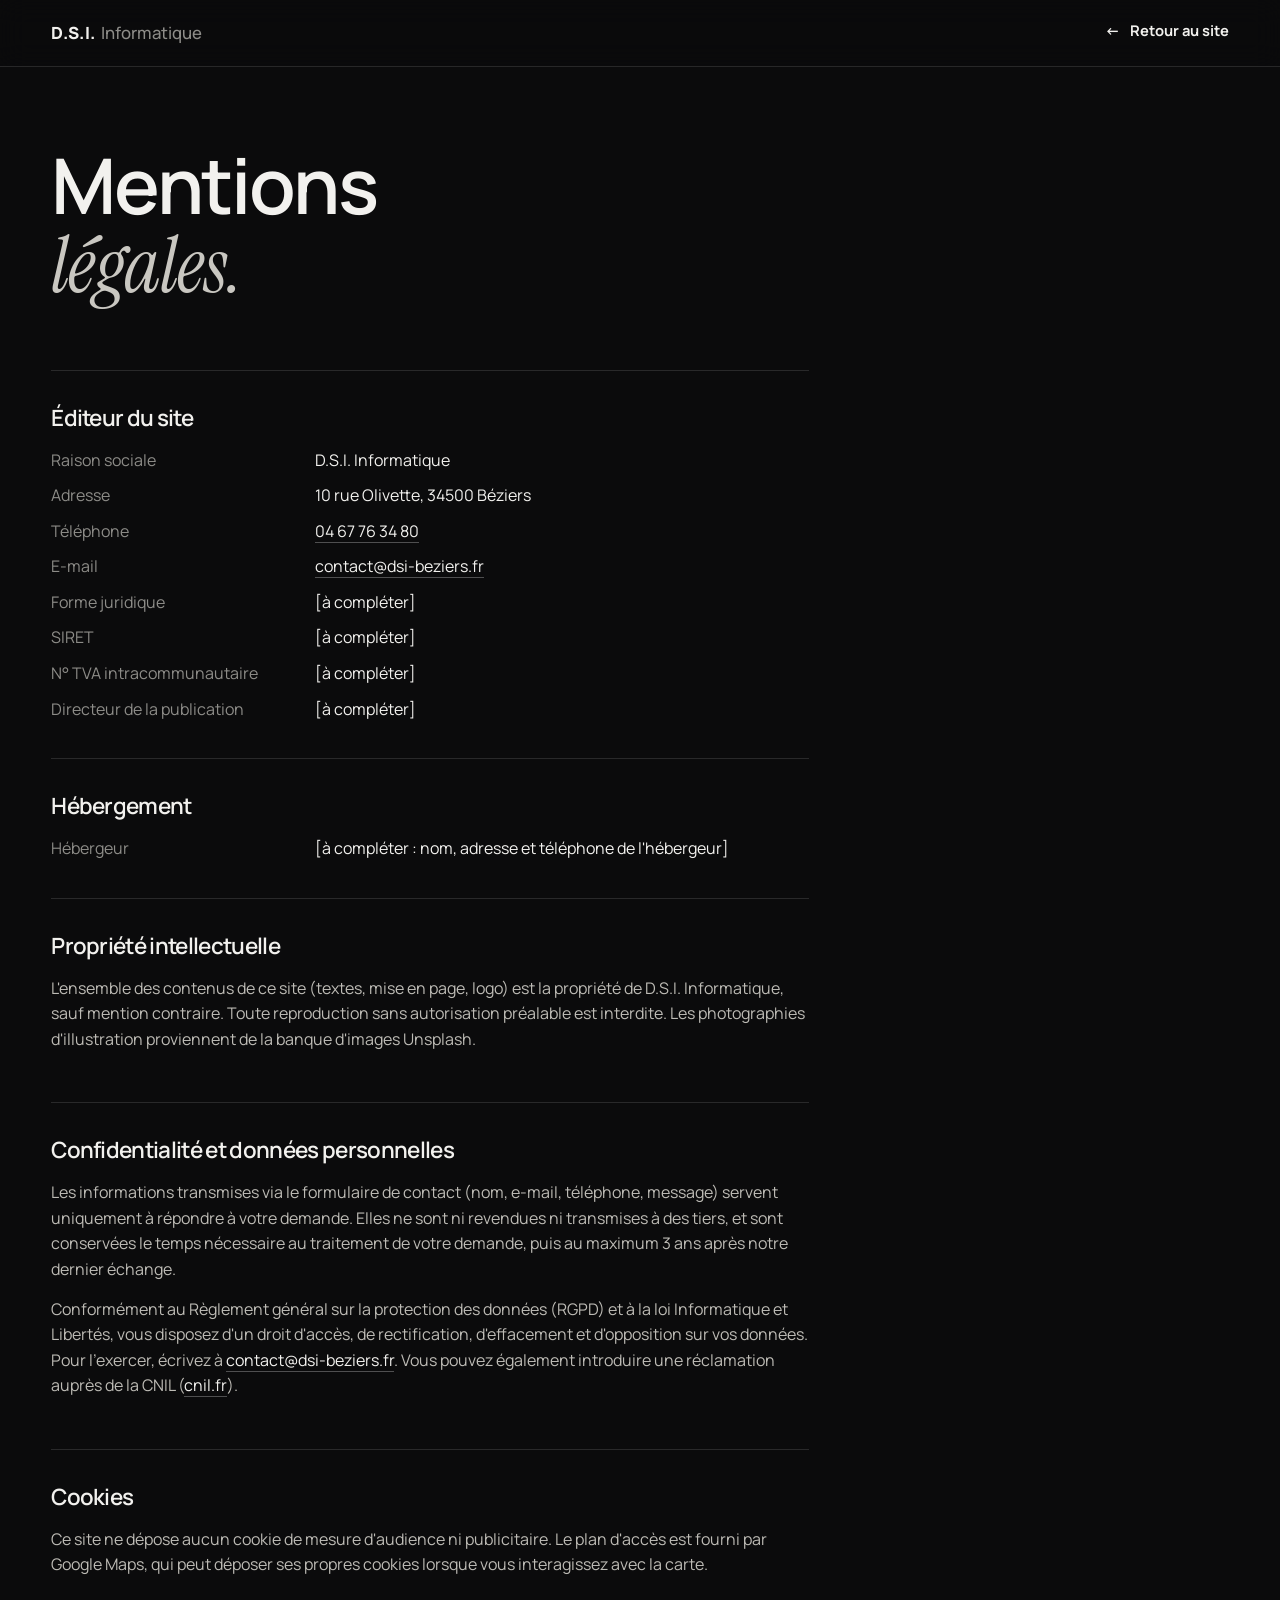
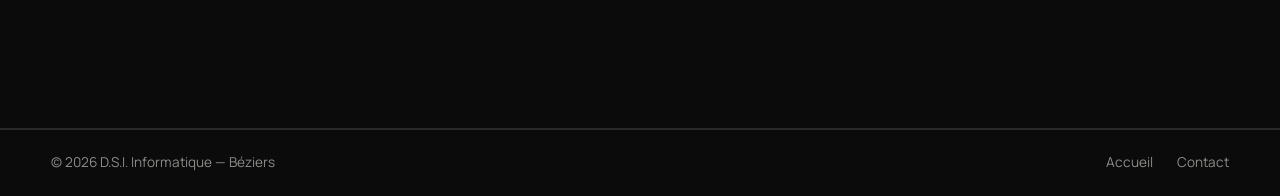
==== commit 153baad3: "Add files via upload" ====
--- a/mentions-legales.html
+++ b/mentions-legales.html
@@ -1,74 +1,74 @@
-<!DOCTYPE html>
-<html lang="fr">
-<head>
-  <meta charset="UTF-8">
-  <meta name="viewport" content="width=device-width, initial-scale=1.0">
-  <title>Mentions légales et confidentialité | D.S.I. Informatique, Béziers</title>
-  <meta name="robots" content="noindex">
-  <meta name="theme-color" content="#0c0c0c">
-  <link rel="icon" href="data:image/svg+xml,%3Csvg xmlns='http://www.w3.org/2000/svg' viewBox='0 0 64 64'%3E%3Crect width='64' height='64' rx='10' fill='%23ffd23f'/%3E%3Ctext x='32' y='41' font-family='Arial' font-weight='800' font-size='22' fill='%230c0c0c' text-anchor='middle'%3EDSI%3C/text%3E%3C/svg%3E">
-  <link rel="preconnect" href="https://fonts.googleapis.com">
-  <link rel="preconnect" href="https://fonts.gstatic.com" crossorigin>
-  <link href="https://fonts.googleapis.com/css2?family=Archivo:wdth,wght@62..125,400..800&family=IBM+Plex+Mono:wght@400;500&display=swap" rel="stylesheet">
-  <link rel="stylesheet" href="style.css">
-</head>
-<body class="page-legal">
-  <header class="header">
-    <nav class="nav" aria-label="Navigation principale">
-      <a href="index.html" class="logo"><span class="logo__mark">DSI</span><span class="logo__name">D.S.I. Informatique<small>Béziers</small></span></a>
-      <div class="nav__right">
-        <a href="index.html" class="link link--back">Retour au site</a>
-      </div>
-    </nav>
-  </header>
-
-  <main class="legal">
-    <h1>Mentions légales</h1>
-
-    <section>
-      <h2>Éditeur du site</h2>
-      <dl>
-        <dt>Raison sociale</dt><dd>D.S.I. Informatique</dd>
-        <dt>Adresse</dt><dd>10 rue Olivette, 34500 Béziers</dd>
-        <dt>Téléphone</dt><dd><a href="tel:+33467763480">04 67 76 34 80</a></dd>
-        <dt>E-mail</dt><dd><a href="mailto:contact@dsi-beziers.fr">contact@dsi-beziers.fr</a></dd>
-        <dt>Forme juridique</dt><dd>[à compléter]</dd>
-        <dt>SIRET</dt><dd>[à compléter]</dd>
-        <dt>N° TVA intracommunautaire</dt><dd>[à compléter]</dd>
-        <dt>Directeur de la publication</dt><dd>[à compléter]</dd>
-      </dl>
-    </section>
-
-    <section>
-      <h2>Hébergement</h2>
-      <dl>
-        <dt>Hébergeur</dt><dd>[à compléter : nom, adresse et téléphone de l'hébergeur]</dd>
-      </dl>
-    </section>
-
-    <section>
-      <h2>Propriété intellectuelle</h2>
-      <p>L'ensemble des contenus de ce site (textes, mise en page, logo) est la propriété de D.S.I. Informatique, sauf mention contraire. Toute reproduction sans autorisation préalable est interdite. Les photographies d'illustration proviennent de la banque d'images Unsplash.</p>
-    </section>
-
-    <section id="confidentialite">
-      <h2>Confidentialité et données personnelles</h2>
-      <p>Les informations transmises via le formulaire de contact (nom, e-mail, téléphone, message) servent uniquement à répondre à votre demande. Elles ne sont ni revendues ni transmises à des tiers, et sont conservées le temps nécessaire au traitement de votre demande, puis au maximum 3 ans après notre dernier échange.</p>
-      <p>Conformément au Règlement général sur la protection des données (RGPD) et à la loi Informatique et Libertés, vous disposez d'un droit d'accès, de rectification, d'effacement et d'opposition sur vos données. Pour l'exercer, écrivez à <a href="mailto:contact@dsi-beziers.fr">contact@dsi-beziers.fr</a>. Vous pouvez également introduire une réclamation auprès de la CNIL (<a href="https://www.cnil.fr" target="_blank" rel="noopener">cnil.fr</a>).</p>
-    </section>
-
-    <section>
-      <h2>Cookies</h2>
-      <p>Ce site ne dépose aucun cookie de mesure d'audience ni publicitaire. Le plan d'accès Google Maps n'est chargé que si vous cliquez sur « Afficher le plan ». Google peut alors déposer ses propres cookies.</p>
-    </section>
-  </main>
-
-  <footer class="footer">
-    <div class="footer__bar">
-      <span>© <span id="year"></span> D.S.I. Informatique</span>
-      <nav aria-label="Liens légaux"><a href="index.html">Accueil</a><a href="index.html#contact">Contact</a></nav>
-    </div>
-  </footer>
-  <script>document.getElementById("year").textContent = new Date().getFullYear();</script>
-</body>
-</html>
+<!DOCTYPE html>
+<html lang="fr">
+<head>
+  <meta charset="UTF-8">
+  <meta name="viewport" content="width=device-width, initial-scale=1.0">
+  <title>Mentions légales et confidentialité — D.S.I. Informatique Béziers</title>
+  <meta name="robots" content="noindex">
+  <meta name="theme-color" content="#0b0b0c">
+  <link rel="icon" href="data:image/svg+xml,%3Csvg xmlns='http://www.w3.org/2000/svg' viewBox='0 0 64 64'%3E%3Crect width='64' height='64' rx='14' fill='%230b0b0c'/%3E%3Ctext x='32' y='41' font-family='Arial' font-weight='800' font-size='22' fill='%23f2f1ee' text-anchor='middle'%3EDSI%3C/text%3E%3C/svg%3E">
+  <link rel="preconnect" href="https://fonts.googleapis.com">
+  <link rel="preconnect" href="https://fonts.gstatic.com" crossorigin>
+  <link href="https://fonts.googleapis.com/css2?family=Manrope:wght@400;500;600;700;800&family=Instrument+Serif:ital@1&display=swap" rel="stylesheet">
+  <link rel="stylesheet" href="style.css">
+</head>
+<body class="page-legal">
+  <header class="header">
+    <nav class="nav" aria-label="Navigation principale">
+      <a href="index.html" class="logo">D.S.I.<span>Informatique</span></a>
+      <div class="nav__right">
+        <a href="index.html" class="link link--back">Retour au site</a>
+      </div>
+    </nav>
+  </header>
+
+  <main class="legal">
+    <h1>Mentions<br><em>légales.</em></h1>
+
+    <section>
+      <h2>Éditeur du site</h2>
+      <dl>
+        <dt>Raison sociale</dt><dd>D.S.I. Informatique</dd>
+        <dt>Adresse</dt><dd>10 rue Olivette, 34500 Béziers</dd>
+        <dt>Téléphone</dt><dd><a href="tel:+33467763480">04 67 76 34 80</a></dd>
+        <dt>E-mail</dt><dd><a href="mailto:contact@dsi-beziers.fr">contact@dsi-beziers.fr</a></dd>
+        <dt>Forme juridique</dt><dd>[à compléter]</dd>
+        <dt>SIRET</dt><dd>[à compléter]</dd>
+        <dt>N° TVA intracommunautaire</dt><dd>[à compléter]</dd>
+        <dt>Directeur de la publication</dt><dd>[à compléter]</dd>
+      </dl>
+    </section>
+
+    <section>
+      <h2>Hébergement</h2>
+      <dl>
+        <dt>Hébergeur</dt><dd>[à compléter : nom, adresse et téléphone de l'hébergeur]</dd>
+      </dl>
+    </section>
+
+    <section>
+      <h2>Propriété intellectuelle</h2>
+      <p>L'ensemble des contenus de ce site (textes, mise en page, logo) est la propriété de D.S.I. Informatique, sauf mention contraire. Toute reproduction sans autorisation préalable est interdite. Les photographies d'illustration proviennent de la banque d'images Unsplash.</p>
+    </section>
+
+    <section id="confidentialite">
+      <h2>Confidentialité et données personnelles</h2>
+      <p>Les informations transmises via le formulaire de contact (nom, e-mail, téléphone, message) servent uniquement à répondre à votre demande. Elles ne sont ni revendues ni transmises à des tiers, et sont conservées le temps nécessaire au traitement de votre demande, puis au maximum 3 ans après notre dernier échange.</p>
+      <p>Conformément au Règlement général sur la protection des données (RGPD) et à la loi Informatique et Libertés, vous disposez d'un droit d'accès, de rectification, d'effacement et d'opposition sur vos données. Pour l'exercer, écrivez à <a href="mailto:contact@dsi-beziers.fr">contact@dsi-beziers.fr</a>. Vous pouvez également introduire une réclamation auprès de la CNIL (<a href="https://www.cnil.fr" target="_blank" rel="noopener">cnil.fr</a>).</p>
+    </section>
+
+    <section>
+      <h2>Cookies</h2>
+      <p>Ce site ne dépose aucun cookie de mesure d'audience ni publicitaire. Le plan d'accès est fourni par Google Maps, qui peut déposer ses propres cookies lorsque vous interagissez avec la carte.</p>
+    </section>
+  </main>
+
+  <footer class="footer">
+    <div class="footer__bar">
+      <span>© <span id="year"></span> D.S.I. Informatique — Béziers</span>
+      <nav aria-label="Liens légaux"><a href="index.html">Accueil</a><a href="index.html#contact">Contact</a></nav>
+    </div>
+  </footer>
+  <script>document.getElementById("year").textContent = new Date().getFullYear();</script>
+</body>
+</html>
--- a/style.css
+++ b/style.css
@@ -1,612 +1,739 @@
-/* =========================================================
-   D.S.I. Informatique, Béziers
-   ========================================================= */
-
-:root {
-  --bg: #0c0c0c;
-  --bg-2: #141414;
-  --bg-3: #1b1b1b;
-  --line: rgba(255, 255, 255, 0.11);
-  --line-strong: rgba(255, 255, 255, 0.26);
-  --text: #ededea;
-  --soft: #b9b8b2;
-  --muted: #85847f;
-  --accent: #ffd23f;      /* jaune "étiquette d'atelier" */
-  --accent-ink: #141100;
-  --ok: #3ecf8e;
-  --ko: #e5534b;
-
-  --font: "Archivo", system-ui, -apple-system, "Segoe UI", sans-serif;
-  --mono: "IBM Plex Mono", ui-monospace, "Cascadia Mono", Consolas, monospace;
-
-  --header-h: 68px;
-  --pad: clamp(16px, 4vw, 56px);
-  --ease: cubic-bezier(0.16, 1, 0.3, 1);
-}
-
-*, *::before, *::after { box-sizing: border-box; margin: 0; padding: 0; }
-html { scroll-behavior: smooth; scroll-padding-top: var(--header-h); }
-body {
-  font-family: var(--font);
-  font-size: 1.02rem;
-  background: var(--bg);
-  color: var(--text);
-  line-height: 1.6;
-  -webkit-font-smoothing: antialiased;
-  overflow-x: hidden;
-}
-img { display: block; max-width: 100%; }
-a { color: inherit; text-decoration: none; }
-ul, ol { list-style: none; }
-h1, h2, h3 { font-weight: 700; line-height: 1.05; letter-spacing: -0.02em; }
-h2 { font-size: clamp(2rem, 4.2vw, 3.4rem); font-stretch: 85%; font-weight: 800; }
-:focus-visible { outline: 2px solid var(--accent); outline-offset: 3px; }
-::selection { background: var(--accent); color: var(--accent-ink); }
-.mono { font-family: var(--mono); }
-
-.skip {
-  position: fixed; top: 10px; left: 10px; z-index: 100;
-  padding: 10px 16px; background: var(--accent); color: var(--accent-ink); font-weight: 700;
-  transform: translateY(-200%);
-}
-.skip:focus { transform: none; }
-
-/* ---------- Boutons & liens ---------- */
-.btn {
-  display: inline-flex;
-  align-items: center;
-  justify-content: center;
-  gap: 8px;
-  padding: 14px 22px;
-  border: 1px solid var(--line-strong);
-  border-radius: 6px;
-  font-family: inherit;
-  font-weight: 600;
-  font-size: 0.95rem;
-  color: var(--text);
-  background: transparent;
-  cursor: pointer;
-  transition: background .25s, border-color .25s, color .25s, transform .25s var(--ease);
-}
-.btn:hover { background: var(--text); color: var(--bg); border-color: var(--text); }
-.btn:active { transform: translateY(1px); }
-.btn--accent { background: var(--accent); color: var(--accent-ink); border-color: var(--accent); }
-.btn--accent:hover { background: #ffe07a; border-color: #ffe07a; color: var(--accent-ink); }
-
-.link {
-  display: inline-flex;
-  align-items: center;
-  gap: 8px;
-  font-weight: 600;
-  font-size: 0.95rem;
-  text-decoration: underline;
-  text-decoration-color: var(--line-strong);
-  text-underline-offset: 5px;
-  transition: text-decoration-color .25s, color .25s;
-}
-.link::after { content: "→"; transition: transform .3s var(--ease); }
-.link:hover { text-decoration-color: var(--accent); }
-.link:hover::after { transform: translateX(3px); }
-
-/* ---------- Header ---------- */
-.header {
-  position: fixed;
-  inset: 0 0 auto;
-  z-index: 50;
-  background: rgba(12, 12, 12, 0.86);
-  backdrop-filter: blur(10px);
-  -webkit-backdrop-filter: blur(10px);
-  border-bottom: 1px solid var(--line);
-  transition: transform .45s var(--ease);
-}
-.header.hidden { transform: translateY(-100%); }
-.nav {
-  height: var(--header-h);
-  padding: 0 var(--pad);
-  display: flex;
-  align-items: center;
-  gap: 44px;
-}
-.logo { display: flex; align-items: center; gap: 12px; }
-.logo__mark {
-  display: grid;
-  place-items: center;
-  width: 40px; height: 40px;
-  border-radius: 6px;
-  background: var(--accent);
-  color: var(--accent-ink);
-  font-weight: 800;
-  font-size: 0.82rem;
-  font-stretch: 115%;
-  letter-spacing: 0.02em;
-}
-.logo__name { font-weight: 700; font-size: 0.98rem; line-height: 1.15; }
-.logo__name small { display: block; font-family: var(--mono); font-weight: 400; font-size: 0.72rem; color: var(--muted); }
-
-.nav__links { display: flex; gap: 28px; }
-.nav__links a { font-size: 0.93rem; font-weight: 500; color: var(--soft); padding: 6px 0; border-bottom: 2px solid transparent; transition: color .2s, border-color .2s; }
-.nav__links a:hover { color: var(--text); }
-.nav__links a.active { color: var(--text); border-bottom-color: var(--accent); }
-
-.nav__right { margin-left: auto; display: flex; align-items: center; gap: 22px; }
-.nav__phone { font-weight: 700; font-size: 0.93rem; font-variant-numeric: tabular-nums; }
-.live { display: inline-flex; align-items: center; gap: 8px; font-family: var(--mono); font-size: 0.75rem; color: var(--muted); }
-.live i { width: 7px; height: 7px; border-radius: 50%; background: var(--muted); }
-.live.open i { background: var(--ok); box-shadow: 0 0 0 3px rgba(62, 207, 142, .18); }
-.live.closed i { background: var(--ko); }
-.live b { font-weight: 500; }
-
-.burger { display: none; width: 40px; height: 40px; background: none; border: 0; cursor: pointer; position: relative; }
-.burger span { position: absolute; left: 10px; right: 10px; height: 2px; background: var(--text); transition: transform .35s var(--ease); }
-.burger span:first-child { top: 15px; }
-.burger span:last-child { top: 23px; }
-.burger[aria-expanded="true"] span:first-child { transform: translateY(4px) rotate(45deg); }
-.burger[aria-expanded="true"] span:last-child { transform: translateY(-4px) rotate(-45deg); }
-
-/* ---------- Hero ---------- */
-.hero {
-  min-height: 100vh;
-  min-height: 100svh;
-  padding-top: var(--header-h);
-  display: grid;
-  grid-template-columns: 1.05fr 64px 1fr;
-  border-bottom: 1px solid var(--line);
-}
-.hero__text {
-  padding: clamp(40px, 6vw, 88px) 0 clamp(40px, 5vw, 64px) var(--pad);
-  display: flex;
-  flex-direction: column;
-  justify-content: center;
-}
-.hero__where { font-size: 0.8rem; color: var(--muted); }
-.hero__title {
-  font-size: clamp(2.6rem, 5.8vw, 5.6rem);
-  font-weight: 800;
-  font-stretch: 82%;
-  letter-spacing: -0.025em;
-  line-height: 0.98;
-  margin: 22px 0 26px;
-}
-.hero__title .line { display: block; overflow: hidden; padding-bottom: 0.1em; }
-.hero__title .line > span { display: inline-block; transform: translateY(110%); transition: transform 1s var(--ease); }
-.hero__title .line:nth-child(2) > span { transition-delay: .1s; }
-.loaded .hero__title .line > span { transform: none; }
-.hero__title mark {
-  background: linear-gradient(var(--accent), var(--accent)) 0 88% / 0 82% no-repeat;
-  padding: 0 .08em;
-  -webkit-box-decoration-break: clone;
-  box-decoration-break: clone;
-  transition: background-size .9s var(--ease) .9s, color .3s .9s;
-  color: var(--text);
-}
-.loaded .hero__title mark { background-size: 100% 82%; color: var(--accent-ink); }
-.hero__sub { font-size: clamp(1.05rem, 1.3vw, 1.2rem); color: var(--soft); max-width: 470px; }
-.hero__cta { display: flex; flex-wrap: wrap; gap: 12px; margin-top: 34px; }
-
-.hero__facts {
-  display: flex;
-  flex-wrap: wrap;
-  gap: 18px 36px;
-  margin-top: 48px;
-  padding-top: 22px;
-  border-top: 1px solid var(--line);
-  max-width: 560px;
-}
-.hero__facts dt { font-family: var(--mono); font-size: 0.72rem; color: var(--muted); }
-.hero__facts dd { font-weight: 600; font-size: 0.95rem; }
-
-.hero__trace { width: 100%; height: 100%; overflow: visible; }
-.hero__trace path {
-  fill: none;
-  stroke: var(--line-strong);
-  stroke-width: 1;
-  vector-effect: non-scaling-stroke;
-  stroke-dasharray: 1;
-  stroke-dashoffset: 1;
-  transition: stroke-dashoffset 2s var(--ease) .3s;
-}
-.hero__trace circle { fill: var(--bg); stroke: var(--accent); vector-effect: non-scaling-stroke; opacity: 0; transition: opacity .5s 1.5s; }
-.loaded .hero__trace path { stroke-dashoffset: 0; }
-.loaded .hero__trace circle { opacity: 1; }
-
-.hero__media { position: relative; overflow: hidden; background: var(--bg-2); }
-.hero__media img {
-  width: 100%;
-  height: 100%;
-  object-fit: cover;
-  filter: grayscale(.85) contrast(1.05) brightness(.85);
-  transform: scale(1.08);
-  transition: transform 1.6s var(--ease), filter 1s var(--ease);
-}
-.loaded .hero__media img { transform: scale(1); }
-.hero__media:hover img { filter: grayscale(0) brightness(.92); }
-
-/* ---------- Bandeau ---------- */
-.perks { display: grid; grid-template-columns: repeat(4, 1fr); border-bottom: 1px solid var(--line); }
-.perks li { padding: 24px 24px 24px 24px; border-left: 1px solid var(--line); display: flex; flex-direction: column; gap: 2px; }
-.perks li:first-child { border-left: 0; padding-left: var(--pad); }
-.perks strong { font-size: 0.97rem; font-weight: 700; }
-.perks span { font-size: 0.86rem; color: var(--muted); }
-
-/* ---------- Sections ---------- */
-.section { padding: clamp(80px, 10vw, 140px) var(--pad); border-top: 1px solid var(--line); }
-#services { border-top: 0; }
-.section__head {
-  display: grid;
-  grid-template-columns: 1fr 1fr;
-  gap: 24px 48px;
-  align-items: end;
-  margin-bottom: clamp(40px, 5vw, 64px);
-}
-.section__head p { color: var(--soft); max-width: 46ch; }
-
-/* ---------- Services (grille asymétrique) ---------- */
-.services {
-  display: grid;
-  grid-template-columns: 1.25fr 1fr;
-  grid-template-rows: 1fr 1fr;
-  gap: 20px;
-}
-.service {
-  background: var(--bg-2);
-  border: 1px solid var(--line);
-  border-radius: 8px;
-  overflow: hidden;
-  display: grid;
-  grid-template-columns: 42% 1fr;
-  transition: border-color .3s;
-}
-.service:hover { border-color: var(--line-strong); }
-.service--big { grid-row: span 2; grid-template-columns: 1fr; grid-template-rows: 1fr auto; }
-.service__img { overflow: hidden; background: var(--bg-3); min-height: 200px; }
-.service__img img {
-  width: 100%;
-  height: 100%;
-  object-fit: cover;
-  filter: grayscale(.9) brightness(.85);
-  transition: transform 1s var(--ease), filter .6s var(--ease);
-}
-.service:hover .service__img img { transform: scale(1.04); filter: grayscale(0) brightness(.95); }
-.service__body { padding: 26px 26px 28px; display: flex; flex-direction: column; gap: 10px; align-items: flex-start; }
-.service--big .service__body { padding: 32px; }
-.service h3 { font-size: 1.4rem; font-stretch: 90%; }
-.service--big h3 { font-size: 2rem; }
-.service p { color: var(--soft); font-size: 0.97rem; }
-.service .link { margin-top: auto; padding-top: 6px; }
-
-/* ---------- PC sur-mesure ---------- */
-.configs { display: grid; grid-template-columns: repeat(3, 1fr); gap: 20px; align-items: stretch; }
-.config {
-  padding: clamp(26px, 2.6vw, 38px);
-  border: 1px solid var(--line);
-  border-radius: 8px;
-  display: flex;
-  flex-direction: column;
-  gap: 18px;
-  transition: border-color .3s, transform .4s var(--ease);
-}
-.config:hover { border-color: var(--line-strong); transform: translateY(-3px); }
-.config--dark { background: var(--bg-3); border-color: var(--line-strong); }
-.config h3 { font-size: clamp(1.8rem, 2.6vw, 2.4rem); font-stretch: 85%; font-weight: 800; }
-.config > p { color: var(--soft); }
-.specs { border-top: 1px dashed var(--line-strong); font-size: 0.82rem; margin-top: 4px; }
-.specs li { display: flex; justify-content: space-between; gap: 14px; padding: 10px 0; border-bottom: 1px dashed var(--line); text-align: right; }
-.specs span { color: var(--muted); text-align: left; }
-.config .btn { margin-top: auto; align-self: flex-start; }
-.note { margin-top: 28px; color: var(--muted); font-size: 0.95rem; }
-
-/* ---------- Dépannage ---------- */
-.repair__grid { display: grid; grid-template-columns: 1fr 1.1fr; gap: clamp(40px, 6vw, 96px); align-items: start; }
-.repair__intro { position: sticky; top: calc(var(--header-h) + 40px); display: flex; flex-direction: column; gap: 22px; align-items: flex-start; }
-.repair__intro p { color: var(--soft); max-width: 46ch; }
-
-.steps { position: relative; display: grid; gap: 0; }
-/* fil vertical qui se remplit au défilement */
-.steps::before, .steps::after {
-  content: "";
-  position: absolute;
-  left: 19px; top: 20px; bottom: 20px;
-  width: 2px;
-  background: var(--line);
-}
-.steps::after { background: var(--accent); transform: scaleY(var(--progress, 0)); transform-origin: top; }
-.steps li { display: grid; grid-template-columns: 40px 1fr; gap: 22px; padding: 0 0 38px; position: relative; z-index: 1; }
-.steps li:last-child { padding-bottom: 0; }
-.steps li > span {
-  width: 40px; height: 40px;
-  display: grid;
-  place-items: center;
-  border-radius: 50%;
-  background: var(--bg);
-  border: 1px solid var(--line-strong);
-  font-size: 0.9rem;
-}
-.steps h3 { font-size: 1.3rem; margin: 8px 0 4px; }
-.steps p { color: var(--soft); }
-
-.fixes { margin-top: clamp(64px, 8vw, 100px); padding-top: 32px; border-top: 1px solid var(--line); }
-.fixes h3 { font-size: 1.1rem; margin-bottom: 20px; }
-.fixes ul { display: flex; flex-wrap: wrap; gap: 10px; }
-.fixes li {
-  padding: 9px 14px;
-  border: 1px solid var(--line-strong);
-  border-radius: 4px;
-  font-size: 0.85rem;
-  color: var(--soft);
-  transition: background .2s, color .2s, border-color .2s;
-}
-.fixes li:hover { background: var(--accent); color: var(--accent-ink); border-color: var(--accent); }
-
-/* ---------- Pourquoi nous ---------- */
-.why__top { display: grid; grid-template-columns: 1.1fr 1fr; gap: clamp(40px, 6vw, 96px); align-items: center; }
-.why__text { display: flex; flex-direction: column; gap: 24px; align-items: flex-start; }
-.why__lead { font-size: clamp(1.15rem, 1.8vw, 1.5rem); line-height: 1.45; color: var(--soft); max-width: 34ch; }
-.why__media { aspect-ratio: 5 / 4; overflow: hidden; border-radius: 8px; background: var(--bg-2); }
-.why__media img { width: 100%; height: 120%; object-fit: cover; filter: grayscale(.9) contrast(1.05) brightness(.8); will-change: transform; }
-
-.reasons { display: grid; grid-template-columns: repeat(3, 1fr); gap: 20px 40px; margin-top: clamp(56px, 7vw, 90px); }
-.reasons p { padding-top: 20px; border-top: 2px solid var(--line-strong); color: var(--soft); }
-.reasons strong { display: block; color: var(--text); font-size: 1.15rem; margin-bottom: 6px; }
-.reasons p:first-child { border-top-color: var(--accent); }
-
-/* ---------- FAQ ---------- */
-.faq__grid { display: grid; grid-template-columns: 1fr 1.5fr; gap: clamp(32px, 6vw, 96px); align-items: start; }
-.faq__aside { color: var(--soft); margin-top: 20px; max-width: 34ch; }
-.faq__aside a { color: var(--text); font-weight: 700; white-space: nowrap; }
-.faq__list { border-top: 1px solid var(--line); }
-.faq details { border-bottom: 1px solid var(--line); }
-.faq summary {
-  list-style: none;
-  cursor: pointer;
-  padding: 22px 48px 22px 0;
-  font-size: clamp(1.05rem, 1.5vw, 1.2rem);
-  font-weight: 600;
-  position: relative;
-  transition: color .2s;
-}
-.faq summary::-webkit-details-marker { display: none; }
-.faq summary::after {
-  content: "+";
-  position: absolute;
-  right: 4px; top: 50%;
-  font-family: var(--mono);
-  font-size: 1.3rem;
-  transform: translateY(-50%);
-  transition: transform .3s var(--ease), color .2s;
-}
-.faq details[open] summary::after { transform: translateY(-50%) rotate(45deg); color: var(--accent); }
-.faq summary:hover { color: var(--accent); }
-.faq details p { color: var(--soft); max-width: 62ch; padding-bottom: 24px; }
-
-/* ---------- Contact ---------- */
-.contact { border-top: 1px solid var(--line); }
-.contact__big { padding: clamp(70px, 9vw, 120px) var(--pad) clamp(40px, 5vw, 56px); border-bottom: 1px solid var(--line); }
-.contact__label { font-size: clamp(1.1rem, 1.6vw, 1.35rem); font-stretch: 100%; font-weight: 600; letter-spacing: 0; color: var(--soft); }
-.phone-xl {
-  display: inline-block;
-  margin-top: 10px;
-  font-size: clamp(2.8rem, 10.5vw, 9.5rem);
-  font-weight: 800;
-  font-stretch: 78%;
-  letter-spacing: -0.03em;
-  line-height: 1;
-  white-space: nowrap;
-  font-variant-numeric: tabular-nums;
-  transition: color .25s;
-}
-.phone-xl:hover { color: var(--accent); }
-.contact__mail { margin-top: 16px; color: var(--muted); font-size: 1.05rem; }
-.contact__mail a { color: var(--text); font-weight: 600; text-decoration: underline; text-decoration-color: var(--accent); text-underline-offset: 5px; }
-
-.contact__layout { display: grid; grid-template-columns: 1.6fr 1fr; border-bottom: 1px solid var(--line); }
-.contact__info { border-left: 1px solid var(--line); }
-.contact__col { padding: 40px var(--pad) 44px 40px; display: flex; flex-direction: column; gap: 16px; align-items: flex-start; }
-.contact__col + .contact__col { border-top: 1px solid var(--line); }
-.contact__col h3, .form h3 { font-size: 1.05rem; }
-.contact__col address { font-style: normal; color: var(--soft); }
-
-.hours { width: 100%; max-width: 340px; border-collapse: collapse; font-size: 0.84rem; }
-.hours th, .hours td { padding: 7px 0; border-bottom: 1px dashed var(--line); text-align: left; font-weight: 400; }
-.hours th { color: var(--soft); }
-.hours td { text-align: right; color: var(--muted); }
-.hours tr.today th, .hours tr.today td { color: var(--text); font-weight: 500; }
-.hours tr.today th::before { content: "▸ "; color: var(--accent); }
-
-/* ---------- Formulaire ---------- */
-.form { padding: 40px 40px 48px var(--pad); display: grid; gap: 22px; align-content: start; }
-.form__row { display: grid; grid-template-columns: 1fr 1fr; gap: 22px; }
-.field { display: grid; gap: 7px; }
-.field label { font-size: 0.86rem; font-weight: 600; }
-.field label i { font-style: normal; color: var(--muted); font-weight: 400; }
-.field input, .field select, .field textarea {
-  width: 100%;
-  font: inherit;
-  font-size: 1rem;
-  color: var(--text);
-  background: var(--bg-2);
-  border: 1px solid var(--line);
-  border-radius: 6px;
-  padding: 12px 14px;
-  transition: border-color .2s, background .2s;
-  appearance: none;
-}
-.field select {
-  cursor: pointer;
-  padding-right: 36px;
-  background: var(--bg-2) url("data:image/svg+xml,%3Csvg xmlns='http://www.w3.org/2000/svg' width='12' height='8' fill='none' stroke='%2385847f' stroke-width='1.5'%3E%3Cpath d='M1 1l5 5 5-5'/%3E%3C/svg%3E") no-repeat right 14px center;
-}
-.field select option { background: var(--bg-2); color: var(--text); }
-.field textarea { resize: vertical; min-height: 140px; }
-.field textarea::placeholder { color: #5f5e5a; }
-.field input:focus, .field select:focus, .field textarea:focus { outline: none; border-color: var(--accent); background-color: var(--bg-3); }
-.field__error { display: none; color: var(--ko); font-size: 0.8rem; }
-.invalid .field__error, .field__error--consent.show { display: block; }
-.invalid input, .invalid textarea { border-color: var(--ko); }
-
-.check { display: flex; gap: 12px; align-items: flex-start; font-size: 0.86rem; color: var(--muted); cursor: pointer; }
-.check input {
-  flex: none;
-  appearance: none;
-  width: 18px; height: 18px;
-  margin-top: 2px;
-  border: 1px solid var(--line-strong);
-  border-radius: 3px;
-  display: grid;
-  place-items: center;
-  cursor: pointer;
-}
-.check input::after { content: "✓"; font-size: 12px; font-weight: 700; color: var(--accent-ink); transform: scale(0); transition: transform .2s var(--ease); }
-.check input:checked { background: var(--accent); border-color: var(--accent); }
-.check input:checked::after { transform: scale(1); }
-.check a { color: var(--text); text-decoration: underline; text-underline-offset: 3px; }
-.field__error--consent { margin-top: -14px; }
-
-.form__foot { display: flex; flex-wrap: wrap; align-items: center; gap: 18px; margin-top: 4px; }
-.form__status { font-size: 0.9rem; color: var(--muted); }
-.form__status.ok { color: var(--ok); }
-
-/* ---------- Carte ---------- */
-.map { height: clamp(280px, 36vw, 420px); background: var(--bg-2); position: relative; }
-.map__placeholder {
-  position: absolute;
-  inset: 0;
-  display: flex;
-  flex-direction: column;
-  align-items: center;
-  justify-content: center;
-  gap: 14px;
-  text-align: center;
-  padding: 24px;
-  /* faux quadrillage de plan */
-  background:
-    linear-gradient(var(--line) 1px, transparent 1px) 0 0 / 48px 48px,
-    linear-gradient(90deg, var(--line) 1px, transparent 1px) 0 0 / 48px 48px,
-    var(--bg-2);
-}
-.map__placeholder::before {
-  content: "";
-  width: 18px; height: 18px;
-  border-radius: 50% 50% 50% 0;
-  background: var(--accent);
-  transform: rotate(-45deg);
-  margin-bottom: 4px;
-}
-.map__placeholder small { color: var(--muted); font-size: 0.78rem; }
-.map iframe { width: 100%; height: 100%; border: 0; display: block; filter: grayscale(.6) contrast(1.05); }
-
-/* ---------- Footer ---------- */
-.footer { background: var(--bg-2); }
-.footer__cols { display: grid; grid-template-columns: 1.4fr repeat(3, 1fr); gap: 40px; padding: 64px var(--pad) 48px; }
-.footer__cols h3 { font-size: 0.95rem; margin-bottom: 14px; }
-.footer__cols ul { display: grid; gap: 8px; font-size: 0.92rem; color: var(--soft); }
-.footer__cols a { transition: color .2s; }
-.footer__cols a:hover { color: var(--accent); }
-.footer__about { margin-top: 16px; color: var(--muted); font-size: 0.92rem; max-width: 30ch; }
-.footer__bar {
-  display: flex;
-  flex-wrap: wrap;
-  justify-content: space-between;
-  gap: 12px 24px;
-  padding: 20px var(--pad);
-  border-top: 1px solid var(--line);
-  font-size: 0.84rem;
-  color: var(--muted);
-}
-.footer__bar nav { display: flex; flex-wrap: wrap; gap: 22px; }
-.footer__bar a:hover { color: var(--text); }
-
-/* ---------- Page mentions légales ---------- */
-.legal { max-width: 860px; padding: calc(var(--header-h) + 72px) var(--pad) 100px; }
-.legal h1 { font-size: clamp(2.6rem, 6vw, 4.6rem); font-stretch: 82%; font-weight: 800; margin-bottom: 56px; }
-.legal section { padding: 34px 0; border-top: 1px solid var(--line); scroll-margin-top: calc(var(--header-h) + 20px); }
-.legal h2 { font-size: 1.4rem; font-stretch: 100%; margin-bottom: 18px; }
-.legal p { color: var(--soft); margin-bottom: 14px; }
-.legal a { color: var(--text); text-decoration: underline; text-decoration-color: var(--accent); text-underline-offset: 4px; }
-.legal dl { display: grid; grid-template-columns: minmax(160px, 240px) 1fr; gap: 10px 24px; }
-.legal dt { color: var(--muted); }
-.page-legal .link--back::after { content: none; }
-.page-legal .link--back::before { content: "←"; }
-
-/* ---------- Apparition au scroll ---------- */
-[data-reveal] {
-  opacity: 0;
-  transform: translateY(22px);
-  transition: opacity .8s var(--ease), transform .8s var(--ease);
-  transition-delay: var(--d, 0s);
-}
-[data-reveal].in { opacity: 1; transform: none; }
-
-/* ---------- Responsive ---------- */
-@media (max-width: 1100px) {
-  .nav { gap: 28px; }
-  .nav__links { gap: 20px; }
-  .live { display: none; }
-}
-
-@media (max-width: 900px) {
-  .burger { display: block; }
-  .nav__links {
-    position: fixed;
-    inset: var(--header-h) 0 auto;
-    flex-direction: column;
-    gap: 0;
-    padding: 8px var(--pad) 24px;
-    background: var(--bg);
-    border-bottom: 1px solid var(--line);
-    clip-path: inset(0 0 100% 0);
-    transition: clip-path .5s var(--ease);
-  }
-  .nav__links.open { clip-path: inset(0 0 0 0); }
-  .nav__links a { display: block; padding: 15px 0; font-size: 1.35rem; font-weight: 600; border-bottom: 1px solid var(--line); }
-  .nav__links a.active { border-bottom-color: var(--line); color: var(--accent); }
-
-  .hero { grid-template-columns: 1fr; }
-  .hero__trace { display: none; }
-  .hero__text { padding-right: var(--pad); }
-  .hero__media { aspect-ratio: 4 / 3; }
-
-  .perks { grid-template-columns: repeat(2, 1fr); }
-  .perks li:nth-child(3) { border-left: 0; padding-left: var(--pad); }
-  .perks li:nth-child(n+3) { border-top: 1px solid var(--line); }
-
-  .section__head { grid-template-columns: 1fr; }
-  .services { grid-template-columns: 1fr; grid-template-rows: none; }
-  .service--big { grid-row: auto; }
-  .service--big .service__img { aspect-ratio: 16 / 10; }
-
-  .configs { grid-template-columns: 1fr; }
-  .repair__grid { grid-template-columns: 1fr; }
-  .repair__intro { position: static; }
-  .why__top { grid-template-columns: 1fr; }
-  .reasons { grid-template-columns: 1fr; }
-  .faq__grid { grid-template-columns: 1fr; }
-
-  .contact__layout { grid-template-columns: 1fr; }
-  .contact__info { border-left: 0; border-top: 1px solid var(--line); display: grid; grid-template-columns: 1fr 1fr; }
-  .contact__col { padding: 36px var(--pad); }
-  .contact__col + .contact__col { border-top: 0; border-left: 1px solid var(--line); }
-  .form { padding: 40px var(--pad); }
-
-  .footer__cols { grid-template-columns: 1fr 1fr; }
-}
-
-@media (max-width: 560px) {
-  .nav__phone { display: none; }
-  .hero__cta .btn { flex: 1 1 100%; }
-  .perks li { padding: 20px 14px; }
-  .perks li:nth-child(odd) { padding-left: var(--pad); }
-  .service { grid-template-columns: 1fr; }
-  .service__img { aspect-ratio: 16 / 9; min-height: 0; }
-  .form__row { grid-template-columns: 1fr; }
-  .contact__info { grid-template-columns: 1fr; }
-  .contact__col + .contact__col { border-left: 0; border-top: 1px solid var(--line); }
-  .footer__cols { grid-template-columns: 1fr; gap: 32px; }
-  .legal dl { grid-template-columns: 1fr; gap: 2px; }
-  .legal dd { margin-bottom: 12px; }
-}
-
-@media (prefers-reduced-motion: reduce) {
-  *, *::before, *::after { animation: none !important; transition-duration: .01ms !important; transition-delay: 0s !important; }
-  html { scroll-behavior: auto; }
-  [data-reveal] { opacity: 1; transform: none; }
-}
+/* =========================================================
+   D.S.I. Informatique — Béziers
+   ========================================================= */
+
+:root {
+  --bg: #0b0b0c;
+  --bg-2: #111113;
+  --line: rgba(255, 255, 255, 0.12);
+  --line-strong: rgba(255, 255, 255, 0.28);
+  --text: #f2f1ee;
+  --muted: #8d8c88;
+  --accent: #4f8cff;
+  --ok: #3ecf8e;
+  --ko: #e5534b;
+
+  --font: "Manrope", system-ui, -apple-system, "Segoe UI", sans-serif;
+  --serif: "Instrument Serif", Georgia, serif;
+
+  --header-h: 66px;
+  --pad: clamp(16px, 4vw, 56px);
+  --ease: cubic-bezier(0.16, 1, 0.3, 1);
+}
+
+*, *::before, *::after { box-sizing: border-box; margin: 0; padding: 0; }
+html { scroll-behavior: smooth; scroll-padding-top: var(--header-h); }
+body {
+  font-family: var(--font);
+  background: var(--bg);
+  color: var(--text);
+  line-height: 1.6;
+  -webkit-font-smoothing: antialiased;
+  overflow-x: hidden;
+}
+img { display: block; max-width: 100%; }
+a { color: inherit; text-decoration: none; }
+ul, ol { list-style: none; }
+h1, h2, h3 { font-weight: 600; letter-spacing: -0.03em; line-height: 1.02; }
+em { font-family: var(--serif); font-style: italic; font-weight: 400; letter-spacing: -0.01em; }
+:focus-visible { outline: 1px solid var(--text); outline-offset: 4px; }
+
+.eyebrow {
+  font-size: 0.74rem;
+  letter-spacing: 0.22em;
+  text-transform: uppercase;
+  color: var(--muted);
+}
+
+/* ---------- Boutons & liens ---------- */
+.btn {
+  display: inline-flex;
+  align-items: center;
+  justify-content: center;
+  padding: 15px 26px;
+  border: 1px solid var(--line-strong);
+  border-radius: 999px;
+  font-weight: 700;
+  font-size: 0.95rem;
+  position: relative;
+  overflow: hidden;
+  isolation: isolate;
+  transition: color .45s var(--ease), border-color .45s var(--ease);
+}
+/* remplissage qui monte au survol */
+.btn::before {
+  content: "";
+  position: absolute;
+  inset: 0;
+  z-index: -1;
+  background: var(--text);
+  transform: translateY(101%);
+  border-radius: inherit;
+  transition: transform .45s var(--ease);
+}
+.btn:hover { color: var(--bg); border-color: var(--text); }
+.btn:hover::before { transform: none; }
+.btn--light { background: var(--text); color: var(--bg); border-color: var(--text); }
+.btn--light::before { background: var(--bg); }
+.btn--light:hover { color: var(--text); border-color: var(--line-strong); }
+
+.link {
+  display: inline-flex;
+  align-items: center;
+  gap: 10px;
+  font-weight: 700;
+  font-size: 0.92rem;
+  padding-bottom: 4px;
+  background: linear-gradient(currentColor, currentColor) 0 100% / 0 1px no-repeat;
+  transition: background-size .45s var(--ease);
+}
+.link::after { content: "→"; transition: transform .45s var(--ease); }
+.link:hover { background-size: 100% 1px; }
+.link:hover::after { transform: translateX(4px); }
+
+/* ---------- Header ---------- */
+.header {
+  position: fixed;
+  inset: 0 0 auto;
+  z-index: 50;
+  background: rgba(11, 11, 12, 0.72);
+  backdrop-filter: blur(14px);
+  -webkit-backdrop-filter: blur(14px);
+  border-bottom: 1px solid var(--line);
+  transition: transform .5s var(--ease);
+}
+.header.hidden { transform: translateY(-100%); }
+.nav {
+  height: var(--header-h);
+  padding: 0 var(--pad);
+  display: flex;
+  align-items: center;
+  gap: 48px;
+}
+.logo { font-weight: 800; font-size: 1.05rem; letter-spacing: 0.02em; }
+.logo span { font-weight: 500; color: var(--muted); margin-left: 6px; letter-spacing: 0; }
+
+.nav__links { display: flex; gap: 30px; }
+.nav__links a {
+  font-size: 0.92rem;
+  font-weight: 600;
+  color: #cfcec9;
+  position: relative;
+  transition: color .3s;
+}
+.nav__links a::after {
+  content: "";
+  position: absolute;
+  left: 0; right: 0; bottom: -6px;
+  height: 1px;
+  background: currentColor;
+  transform: scaleX(0);
+  transform-origin: right;
+  transition: transform .45s var(--ease);
+}
+.nav__links a:hover, .nav__links a.active { color: var(--text); }
+.nav__links a:hover::after, .nav__links a.active::after { transform: scaleX(1); transform-origin: left; }
+
+.nav__right { margin-left: auto; display: flex; align-items: center; gap: 24px; }
+.nav__phone { font-weight: 700; font-size: 0.92rem; }
+.live { display: inline-flex; align-items: center; gap: 8px; font-size: 0.8rem; color: var(--muted); }
+.live i { width: 7px; height: 7px; border-radius: 50%; background: var(--muted); }
+.live.open i { background: var(--ok); box-shadow: 0 0 0 4px rgba(62, 207, 142, .15); }
+.live.closed i { background: var(--ko); }
+.live b { font-weight: 600; }
+
+.burger { display: none; width: 40px; height: 40px; background: none; border: 0; cursor: pointer; position: relative; }
+.burger span { position: absolute; left: 10px; right: 10px; height: 1.5px; background: var(--text); transition: transform .4s var(--ease); }
+.burger span:first-child { top: 16px; }
+.burger span:last-child { top: 23px; }
+.burger[aria-expanded="true"] span:first-child { transform: translateY(3.5px) rotate(45deg); }
+.burger[aria-expanded="true"] span:last-child { transform: translateY(-3.5px) rotate(-45deg); }
+
+/* ---------- Hero ---------- */
+.hero {
+  min-height: 100vh;
+  min-height: 100svh;
+  padding-top: var(--header-h);
+  display: grid;
+  grid-template-columns: 1fr 80px 1.05fr;
+  border-bottom: 1px solid var(--line);
+}
+.hero__text {
+  padding: clamp(40px, 7vw, 96px) 0 clamp(40px, 6vw, 80px) var(--pad);
+  display: flex;
+  flex-direction: column;
+  justify-content: center;
+}
+.hero__title {
+  font-size: clamp(2.7rem, 6.4vw, 6.2rem);
+  margin: 28px 0 30px;
+}
+.hero__title .line { display: block; overflow: hidden; padding-bottom: 0.08em; }
+.hero__title .line > span {
+  display: inline-block;
+  transform: translateY(110%);
+  transition: transform 1.1s var(--ease);
+}
+.hero__title .line:nth-child(2) > span { transition-delay: .08s; }
+.hero__title .line:nth-child(3) > span { transition-delay: .16s; }
+.loaded .hero__title .line > span { transform: none; }
+.hero__title em { color: #c9c7c1; }
+.hero__sub { font-size: clamp(1.02rem, 1.3vw, 1.2rem); color: #bdbbb5; max-width: 470px; }
+.hero__cta { display: flex; flex-wrap: wrap; gap: 12px; margin-top: 38px; }
+
+.hero__trace { width: 100%; height: 100%; overflow: visible; }
+.hero__trace path {
+  fill: none;
+  stroke: var(--line-strong);
+  stroke-width: 1;
+  vector-effect: non-scaling-stroke;
+  stroke-dasharray: 1;
+  stroke-dashoffset: 1;
+  transition: stroke-dashoffset 2.2s var(--ease) .3s;
+}
+.hero__trace circle { fill: var(--bg); stroke: var(--line-strong); vector-effect: non-scaling-stroke; opacity: 0; transition: opacity .6s 1.6s; }
+.loaded .hero__trace path { stroke-dashoffset: 0; }
+.loaded .hero__trace circle { opacity: 1; }
+
+.hero__media { position: relative; overflow: hidden; background: var(--bg-2); }
+.hero__media img {
+  width: 100%;
+  height: 100%;
+  object-fit: cover;
+  filter: grayscale(1) contrast(1.08) brightness(.85);
+  transform: scale(1.12);
+  transition: transform 1.8s var(--ease), filter 1.2s var(--ease);
+}
+.loaded .hero__media img { transform: scale(1.02); }
+.hero__media:hover img { filter: grayscale(0) contrast(1.02) brightness(.95); }
+.hero__media figcaption {
+  position: absolute;
+  left: 20px; bottom: 18px;
+  font-size: 0.72rem;
+  letter-spacing: 0.18em;
+  text-transform: uppercase;
+  color: rgba(255,255,255,.75);
+  mix-blend-mode: difference;
+}
+
+/* ---------- Réassurance ---------- */
+.perks {
+  display: grid;
+  grid-template-columns: repeat(4, 1fr);
+  border-bottom: 1px solid var(--line);
+}
+.perks li {
+  padding: 26px var(--pad) 26px 24px;
+  border-left: 1px solid var(--line);
+  display: flex;
+  flex-direction: column;
+  gap: 2px;
+}
+.perks li:first-child { border-left: 0; padding-left: var(--pad); }
+.perks strong { font-size: 0.95rem; font-weight: 700; }
+.perks span { font-size: 0.85rem; color: var(--muted); }
+
+/* ---------- Marquee ---------- */
+.marquee {
+  border-bottom: 1px solid var(--line);
+  overflow: hidden;
+  padding: 22px 0;
+  mask-image: linear-gradient(90deg, transparent, #000 8%, #000 92%, transparent);
+}
+.marquee__track { display: flex; width: max-content; animation: marquee 40s linear infinite; }
+.marquee:hover .marquee__track { animation-play-state: paused; }
+.marquee span {
+  font-size: clamp(1.4rem, 2.6vw, 2.2rem);
+  font-weight: 600;
+  letter-spacing: -0.02em;
+  color: #57565300;
+  -webkit-text-stroke: 1px #5b5a56;
+  padding: 0 28px;
+  display: flex;
+  align-items: center;
+  gap: 56px;
+  transition: color .3s;
+}
+.marquee span::after { content: "•"; -webkit-text-stroke: 0; color: #4a4946; font-size: .6em; }
+.marquee span:hover { color: var(--text); -webkit-text-stroke-color: var(--text); }
+@keyframes marquee { to { transform: translateX(-50%); } }
+
+/* ---------- Sections ---------- */
+.section { padding: clamp(80px, 11vw, 150px) var(--pad); }
+.section__head {
+  display: grid;
+  grid-template-columns: 1.2fr 1fr;
+  gap: 40px;
+  align-items: end;
+  margin-bottom: clamp(48px, 6vw, 80px);
+}
+.section__head h2, .why h2 { font-size: clamp(2.3rem, 5vw, 4.4rem); }
+.section__head h2 em, .why h2 em { color: #c9c7c1; }
+.section__head p { color: var(--muted); max-width: 400px; font-size: 1.05rem; justify-self: end; }
+
+/* ---------- Services ---------- */
+.services { display: grid; grid-template-columns: repeat(3, 1fr); gap: clamp(20px, 2.4vw, 36px); }
+.service { display: flex; flex-direction: column; gap: 12px; }
+.service__img { aspect-ratio: 4 / 5; overflow: hidden; background: var(--bg-2); margin-bottom: 12px; }
+.service__img img {
+  width: 100%;
+  height: 100%;
+  object-fit: cover;
+  filter: grayscale(1) brightness(.85);
+  transition: transform 1.2s var(--ease), filter .8s var(--ease);
+}
+.service:hover .service__img img { transform: scale(1.06); filter: grayscale(0) brightness(.95); }
+.service__num { font-size: 0.8rem; color: var(--muted); font-variant-numeric: tabular-nums; }
+.service h3 { font-size: 1.6rem; }
+.service p { color: var(--muted); max-width: 40ch; }
+.service .link { margin-top: 8px; align-self: flex-start; }
+
+/* ---------- Pourquoi nous ---------- */
+.why {
+  display: grid;
+  grid-template-columns: 1fr 1.1fr;
+  gap: clamp(40px, 7vw, 110px);
+  align-items: center;
+  border-top: 1px solid var(--line);
+}
+.why__media { position: relative; aspect-ratio: 4 / 5; overflow: hidden; background: var(--bg-2); }
+.why__media img {
+  width: 100%;
+  height: 120%;
+  object-fit: cover;
+  filter: grayscale(1) contrast(1.1) brightness(.8);
+  will-change: transform;
+}
+.why__badge {
+  position: absolute;
+  left: 0; bottom: 0;
+  padding: 22px 26px;
+  background: var(--bg);
+  display: flex;
+  align-items: center;
+  gap: 18px;
+}
+.why__badge strong { font-size: clamp(2.2rem, 3.6vw, 3.2rem); font-weight: 700; letter-spacing: -0.04em; font-variant-numeric: tabular-nums; }
+.why__badge > span { font-size: 0.82rem; color: var(--muted); line-height: 1.4; }
+
+.reasons { margin-top: 48px; border-top: 1px solid var(--line); }
+.reasons li {
+  display: grid;
+  grid-template-columns: 56px 1fr;
+  gap: 16px;
+  padding: 28px 0;
+  border-bottom: 1px solid var(--line);
+  position: relative;
+}
+.reasons li::before {
+  content: "";
+  position: absolute;
+  left: 0; bottom: -1px;
+  height: 1px;
+  width: 100%;
+  background: var(--text);
+  transform: scaleX(0);
+  transform-origin: left;
+  transition: transform .7s var(--ease);
+}
+.reasons li:hover::before { transform: scaleX(1); }
+.reasons li > span { font-size: 0.8rem; color: var(--muted); padding-top: 6px; }
+.reasons h3 { font-size: 1.35rem; margin-bottom: 8px; transition: transform .5s var(--ease); }
+.reasons li:hover h3 { transform: translateX(6px); }
+.reasons p { color: var(--muted); max-width: 52ch; }
+
+/* ---------- Contact ---------- */
+.contact { border-top: 1px solid var(--line); }
+.contact__big {
+  padding: clamp(70px, 9vw, 120px) var(--pad) clamp(40px, 5vw, 60px);
+  border-bottom: 1px solid var(--line);
+}
+.phone-xl {
+  display: inline-block;
+  margin-top: 18px;
+  font-size: clamp(2.6rem, 10vw, 9rem);
+  font-weight: 700;
+  letter-spacing: -0.05em;
+  line-height: 1;
+  white-space: nowrap;
+  transition: color .4s;
+}
+.phone-xl:hover { color: var(--accent); }
+
+.mail-xl {
+  display: inline-block;
+  margin-top: 14px;
+  font-family: var(--serif);
+  font-style: italic;
+  font-size: clamp(1.6rem, 4vw, 3.2rem);
+  color: #c9c7c1;
+  background: linear-gradient(currentColor, currentColor) 0 100% / 0 1px no-repeat;
+  transition: background-size .6s var(--ease), color .4s;
+}
+.mail-xl:hover { color: var(--text); background-size: 100% 1px; }
+
+.contact__layout { display: grid; grid-template-columns: 1.6fr 1fr; border-bottom: 1px solid var(--line); }
+.contact__info { border-left: 1px solid var(--line); }
+.contact__col {
+  padding: 40px var(--pad) 44px 40px;
+  display: flex;
+  flex-direction: column;
+  gap: 16px;
+  align-items: flex-start;
+}
+.contact__col + .contact__col { border-top: 1px solid var(--line); }
+.contact__col h3 { font-size: 0.74rem; letter-spacing: 0.22em; text-transform: uppercase; color: var(--muted); font-weight: 600; }
+.contact__col p, .contact__col address { font-style: normal; color: #bdbbb5; max-width: 34ch; }
+
+.hours { width: 100%; max-width: 340px; border-collapse: collapse; font-size: 0.92rem; }
+.hours th, .hours td { padding: 7px 0; border-bottom: 1px solid var(--line); text-align: left; font-weight: 500; }
+.hours td { text-align: right; color: #bdbbb5; font-variant-numeric: tabular-nums; }
+.hours tr.today th, .hours tr.today td { color: var(--text); font-weight: 700; }
+.hours tr.today th::after { content: " · aujourd'hui"; font-weight: 500; color: var(--muted); font-size: .8em; }
+
+/* ---------- Footer ---------- */
+.footer { border-top: 1px solid var(--line); overflow: hidden; }
+.footer__word {
+  font-size: clamp(5rem, 25vw, 24rem);
+  font-weight: 800;
+  letter-spacing: -0.06em;
+  line-height: 0.8;
+  text-align: center;
+  padding-top: 40px;
+  color: transparent;
+  -webkit-text-stroke: 1px #2c2c2b;
+  user-select: none;
+}
+.footer__bar {
+  display: flex;
+  flex-wrap: wrap;
+  justify-content: space-between;
+  gap: 12px 24px;
+  padding: 22px var(--pad);
+  border-top: 1px solid var(--line);
+  font-size: 0.85rem;
+  color: var(--muted);
+}
+.footer__bar nav { display: flex; gap: 24px; }
+.footer__bar a:hover { color: var(--text); }
+
+.footer__cols {
+  display: grid;
+  grid-template-columns: 1.4fr repeat(3, 1fr);
+  gap: 40px;
+  padding: 64px var(--pad) 24px;
+}
+.footer__cols h3 { font-size: 0.74rem; letter-spacing: 0.22em; text-transform: uppercase; color: var(--muted); font-weight: 600; margin-bottom: 16px; }
+.footer__cols ul { display: grid; gap: 8px; font-size: 0.92rem; color: #bdbbb5; }
+.footer__cols a { transition: color .3s; }
+.footer__cols a:hover { color: var(--text); }
+.footer__about { margin-top: 14px; color: var(--muted); font-size: 0.92rem; max-width: 30ch; }
+
+/* ---------- Lien d'évitement ---------- */
+.skip {
+  position: fixed;
+  top: 10px; left: 10px;
+  z-index: 100;
+  padding: 10px 16px;
+  background: var(--text);
+  color: var(--bg);
+  font-weight: 700;
+  transform: translateY(-200%);
+}
+.skip:focus { transform: none; }
+
+.note { margin-top: 36px; color: var(--muted); font-size: 0.95rem; }
+
+/* ---------- PC sur-mesure ---------- */
+.pcs { border-top: 1px solid var(--line); }
+.configs {
+  display: grid;
+  grid-template-columns: repeat(3, 1fr);
+  border: 1px solid var(--line);
+}
+.config {
+  padding: clamp(28px, 3vw, 44px);
+  display: flex;
+  flex-direction: column;
+  gap: 28px;
+  position: relative;
+  transition: background .5s var(--ease);
+}
+.config + .config { border-left: 1px solid var(--line); }
+.config:hover { background: var(--bg-2); }
+.config--featured { background: #141416; }
+.config__tag { font-size: 0.74rem; letter-spacing: 0.2em; text-transform: uppercase; color: var(--muted); }
+.config h3 { font-size: clamp(2rem, 3vw, 2.8rem); margin: 10px 0 12px; }
+.config header p { color: var(--muted); }
+.specs { border-top: 1px solid var(--line); }
+.specs li {
+  display: flex;
+  justify-content: space-between;
+  gap: 16px;
+  padding: 12px 0;
+  border-bottom: 1px solid var(--line);
+  font-size: 0.92rem;
+  text-align: right;
+}
+.specs span { color: var(--muted); text-align: left; }
+.config .btn { margin-top: auto; align-self: flex-start; }
+
+/* ---------- Dépannage ---------- */
+.repair { border-top: 1px solid var(--line); }
+.steps {
+  display: grid;
+  grid-template-columns: repeat(4, 1fr);
+  gap: 32px;
+  position: relative;
+  padding-top: 40px;
+  counter-reset: step;
+}
+/* ligne de progression qui se remplit au scroll */
+.steps::before, .steps::after {
+  content: "";
+  position: absolute;
+  top: 0; left: 0;
+  height: 1px;
+  width: 100%;
+  background: var(--line);
+}
+.steps::after {
+  background: var(--text);
+  transform: scaleX(var(--progress, 0));
+  transform-origin: left;
+}
+.steps li { position: relative; }
+.steps li::before {
+  content: "";
+  position: absolute;
+  top: -45px; left: 0;
+  width: 11px; height: 11px;
+  border-radius: 50%;
+  background: var(--bg);
+  border: 1px solid var(--line-strong);
+  z-index: 1;
+}
+.steps span { font-size: 0.8rem; color: var(--muted); }
+.steps h3 { font-size: 1.5rem; margin: 8px 0 10px; }
+.steps p { color: var(--muted); font-size: 0.95rem; }
+
+.fixes { margin-top: clamp(64px, 8vw, 110px); }
+.fixes__title { font-size: 0.74rem; letter-spacing: 0.22em; text-transform: uppercase; color: var(--muted); font-weight: 600; margin-bottom: 18px; }
+.fixes ul {
+  display: grid;
+  grid-template-columns: repeat(2, 1fr);
+  column-gap: 48px;
+  border-top: 1px solid var(--line);
+  margin-bottom: 40px;
+}
+.fixes li {
+  padding: 18px 0;
+  border-bottom: 1px solid var(--line);
+  font-size: clamp(1.05rem, 1.5vw, 1.3rem);
+  font-weight: 600;
+  letter-spacing: -0.01em;
+  display: flex;
+  align-items: center;
+  gap: 14px;
+  transition: padding .5s var(--ease), color .3s;
+}
+.fixes li::before { content: "↳"; color: var(--muted); font-weight: 400; }
+.fixes li:hover { padding-left: 10px; }
+
+/* ---------- FAQ ---------- */
+.faq { border-top: 1px solid var(--line); }
+.faq .section__head a { color: var(--text); border-bottom: 1px solid var(--line-strong); }
+.faq__list { border-top: 1px solid var(--line); }
+.faq details { border-bottom: 1px solid var(--line); }
+.faq summary {
+  list-style: none;
+  cursor: pointer;
+  padding: 26px 56px 26px 0;
+  font-size: clamp(1.1rem, 1.8vw, 1.45rem);
+  font-weight: 600;
+  letter-spacing: -0.02em;
+  position: relative;
+  transition: color .3s;
+}
+.faq summary::-webkit-details-marker { display: none; }
+.faq summary::before, .faq summary::after {
+  content: "";
+  position: absolute;
+  right: 8px; top: 50%;
+  width: 16px; height: 1.5px;
+  background: currentColor;
+  transition: transform .45s var(--ease);
+}
+.faq summary::after { transform: rotate(90deg); }
+.faq details[open] summary::after { transform: rotate(0); }
+.faq summary:hover { color: #c9c7c1; }
+.faq details > div { overflow: hidden; }
+.faq details p { color: var(--muted); max-width: 70ch; padding-bottom: 28px; }
+
+/* ---------- Formulaire ---------- */
+.form { padding: 40px 40px 48px var(--pad); display: grid; gap: 22px; align-content: start; }
+.form h3 { font-size: 0.74rem; letter-spacing: 0.22em; text-transform: uppercase; color: var(--muted); font-weight: 600; }
+.form__row { display: grid; grid-template-columns: 1fr 1fr; gap: 22px; }
+.field { display: grid; gap: 8px; }
+.field label { font-size: 0.85rem; font-weight: 600; }
+.field label i { font-style: normal; color: var(--muted); font-weight: 500; }
+.field input, .field select, .field textarea {
+  width: 100%;
+  font: inherit;
+  font-size: 1rem;
+  color: var(--text);
+  background: transparent;
+  border: 0;
+  border-bottom: 1px solid var(--line-strong);
+  padding: 10px 0;
+  border-radius: 0;
+  transition: border-color .3s;
+  appearance: none;
+}
+.field select {
+  cursor: pointer;
+  background: url("data:image/svg+xml,%3Csvg xmlns='http://www.w3.org/2000/svg' width='12' height='8' fill='none' stroke='%238d8c88' stroke-width='1.5'%3E%3Cpath d='M1 1l5 5 5-5'/%3E%3C/svg%3E") no-repeat right 4px center;
+}
+.field select option { background: var(--bg-2); color: var(--text); }
+.field textarea { resize: vertical; min-height: 130px; }
+.field textarea::placeholder { color: #5e5d59; }
+.field input:focus, .field select:focus, .field textarea:focus { outline: none; border-bottom-color: var(--text); }
+.field__error { display: none; color: var(--ko); font-size: 0.8rem; }
+.invalid .field__error, .field__error--consent.show { display: block; }
+.invalid input, .invalid textarea { border-bottom-color: var(--ko); }
+
+.check { display: flex; gap: 12px; align-items: flex-start; font-size: 0.85rem; color: var(--muted); cursor: pointer; }
+.check input {
+  flex: none;
+  appearance: none;
+  width: 18px; height: 18px;
+  margin-top: 2px;
+  border: 1px solid var(--line-strong);
+  display: grid;
+  place-items: center;
+  cursor: pointer;
+}
+.check input::after { content: "✓"; font-size: 12px; color: var(--bg); transform: scale(0); transition: transform .25s var(--ease); }
+.check input:checked { background: var(--text); border-color: var(--text); }
+.check input:checked::after { transform: scale(1); }
+.check a { color: var(--text); border-bottom: 1px solid var(--line-strong); }
+.field__error--consent { margin-top: -14px; }
+
+.form__foot { display: flex; flex-wrap: wrap; align-items: center; gap: 18px; margin-top: 6px; }
+.form button { cursor: pointer; font-family: inherit; }
+.form__status { font-size: 0.9rem; color: var(--muted); }
+.form__status.ok { color: var(--ok); }
+
+/* ---------- Carte ---------- */
+.map { height: clamp(300px, 40vw, 460px); background: var(--bg-2); }
+.map iframe {
+  width: 100%;
+  height: 100%;
+  border: 0;
+  display: block;
+  filter: grayscale(1) invert(.92) contrast(.9);
+  transition: filter .8s var(--ease);
+}
+.map:hover iframe { filter: grayscale(.2) invert(0) contrast(1); }
+
+/* ---------- Page mentions légales ---------- */
+.legal { max-width: 860px; padding: calc(var(--header-h) + 80px) var(--pad) 100px; }
+.legal h1 { font-size: clamp(2.6rem, 6vw, 5rem); margin-bottom: 64px; }
+.legal h1 em { color: #c9c7c1; }
+.legal section { padding: 36px 0; border-top: 1px solid var(--line); scroll-margin-top: calc(var(--header-h) + 20px); }
+.legal h2 { font-size: 1.4rem; margin-bottom: 18px; }
+.legal p { color: #bdbbb5; margin-bottom: 14px; }
+.legal a { color: var(--text); border-bottom: 1px solid var(--line-strong); }
+.legal dl { display: grid; grid-template-columns: minmax(160px, 240px) 1fr; gap: 10px 24px; }
+.legal dt { color: var(--muted); }
+.page-legal .link--back::after { content: none; }
+.page-legal .link--back::before { content: "←"; }
+
+/* ---------- Apparition au scroll ---------- */
+[data-reveal] {
+  opacity: 0;
+  transform: translateY(28px);
+  transition: opacity 1s var(--ease), transform 1s var(--ease);
+  transition-delay: var(--d, 0s);
+}
+[data-reveal].in { opacity: 1; transform: none; }
+
+/* ---------- Responsive ---------- */
+@media (max-width: 1080px) {
+  .nav { gap: 28px; }
+  .nav__links { gap: 20px; }
+  .live { display: none; }
+}
+
+@media (max-width: 900px) {
+  .burger { display: block; }
+  .nav__links {
+    position: fixed;
+    inset: var(--header-h) 0 auto;
+    flex-direction: column;
+    gap: 0;
+    padding: 8px var(--pad) 24px;
+    background: var(--bg);
+    border-bottom: 1px solid var(--line);
+    clip-path: inset(0 0 100% 0);
+    transition: clip-path .6s var(--ease);
+  }
+  .nav__links.open { clip-path: inset(0 0 0 0); }
+  .nav__links a { display: block; padding: 16px 0; font-size: 1.5rem; border-bottom: 1px solid var(--line); }
+  .nav__links a::after { display: none; }
+
+  .hero { grid-template-columns: 1fr; }
+  .hero__trace { display: none; }
+  .hero__text { padding-right: var(--pad); }
+  .hero__media { aspect-ratio: 4 / 3; }
+
+  .perks { grid-template-columns: repeat(2, 1fr); }
+  .perks li:nth-child(3) { border-left: 0; padding-left: var(--pad); }
+  .perks li:nth-child(n+3) { border-top: 1px solid var(--line); }
+
+  .section__head { grid-template-columns: 1fr; }
+  .section__head p { justify-self: start; }
+  .services { grid-template-columns: 1fr; gap: 56px; }
+  .service__img { aspect-ratio: 16 / 10; }
+
+  .why { grid-template-columns: 1fr; }
+  .why__media { aspect-ratio: 16 / 11; }
+
+  .configs { grid-template-columns: 1fr; }
+  .config + .config { border-left: 0; border-top: 1px solid var(--line); }
+
+  .steps { grid-template-columns: repeat(2, 1fr); row-gap: 48px; }
+  .fixes ul { grid-template-columns: 1fr; }
+
+  .contact__layout { grid-template-columns: 1fr; }
+  .contact__info { border-left: 0; border-top: 1px solid var(--line); display: grid; grid-template-columns: 1fr 1fr; }
+  .contact__col { padding: 36px var(--pad); }
+  .contact__col + .contact__col { border-top: 0; border-left: 1px solid var(--line); }
+  .form { padding: 40px var(--pad); }
+
+  .footer__cols { grid-template-columns: 1fr 1fr; }
+}
+
+@media (max-width: 560px) {
+  .nav__phone { display: none; }
+  .hero__cta .btn { flex: 1 1 100%; }
+  .perks li { padding: 20px 16px; }
+  .perks li:nth-child(odd) { padding-left: var(--pad); }
+  .why__badge { padding: 16px 18px; }
+  .steps { grid-template-columns: 1fr; padding-top: 0; padding-left: 28px; }
+  .steps::before, .steps::after { width: 1px; height: 100%; }
+  .steps::after { transform: scaleY(var(--progress, 0)); transform-origin: top; }
+  .steps li::before { top: 4px; left: -33px; }
+  .form__row { grid-template-columns: 1fr; }
+  .contact__info { grid-template-columns: 1fr; }
+  .contact__col + .contact__col { border-left: 0; border-top: 1px solid var(--line); }
+  .footer__cols { grid-template-columns: 1fr; gap: 32px; }
+  .legal dl { grid-template-columns: 1fr; gap: 2px; }
+  .legal dd { margin-bottom: 12px; }
+}
+
+@media (prefers-reduced-motion: reduce) {
+  *, *::before, *::after { animation: none !important; transition-duration: .01ms !important; transition-delay: 0s !important; }
+  html { scroll-behavior: auto; }
+  [data-reveal] { opacity: 1; transform: none; }
+}
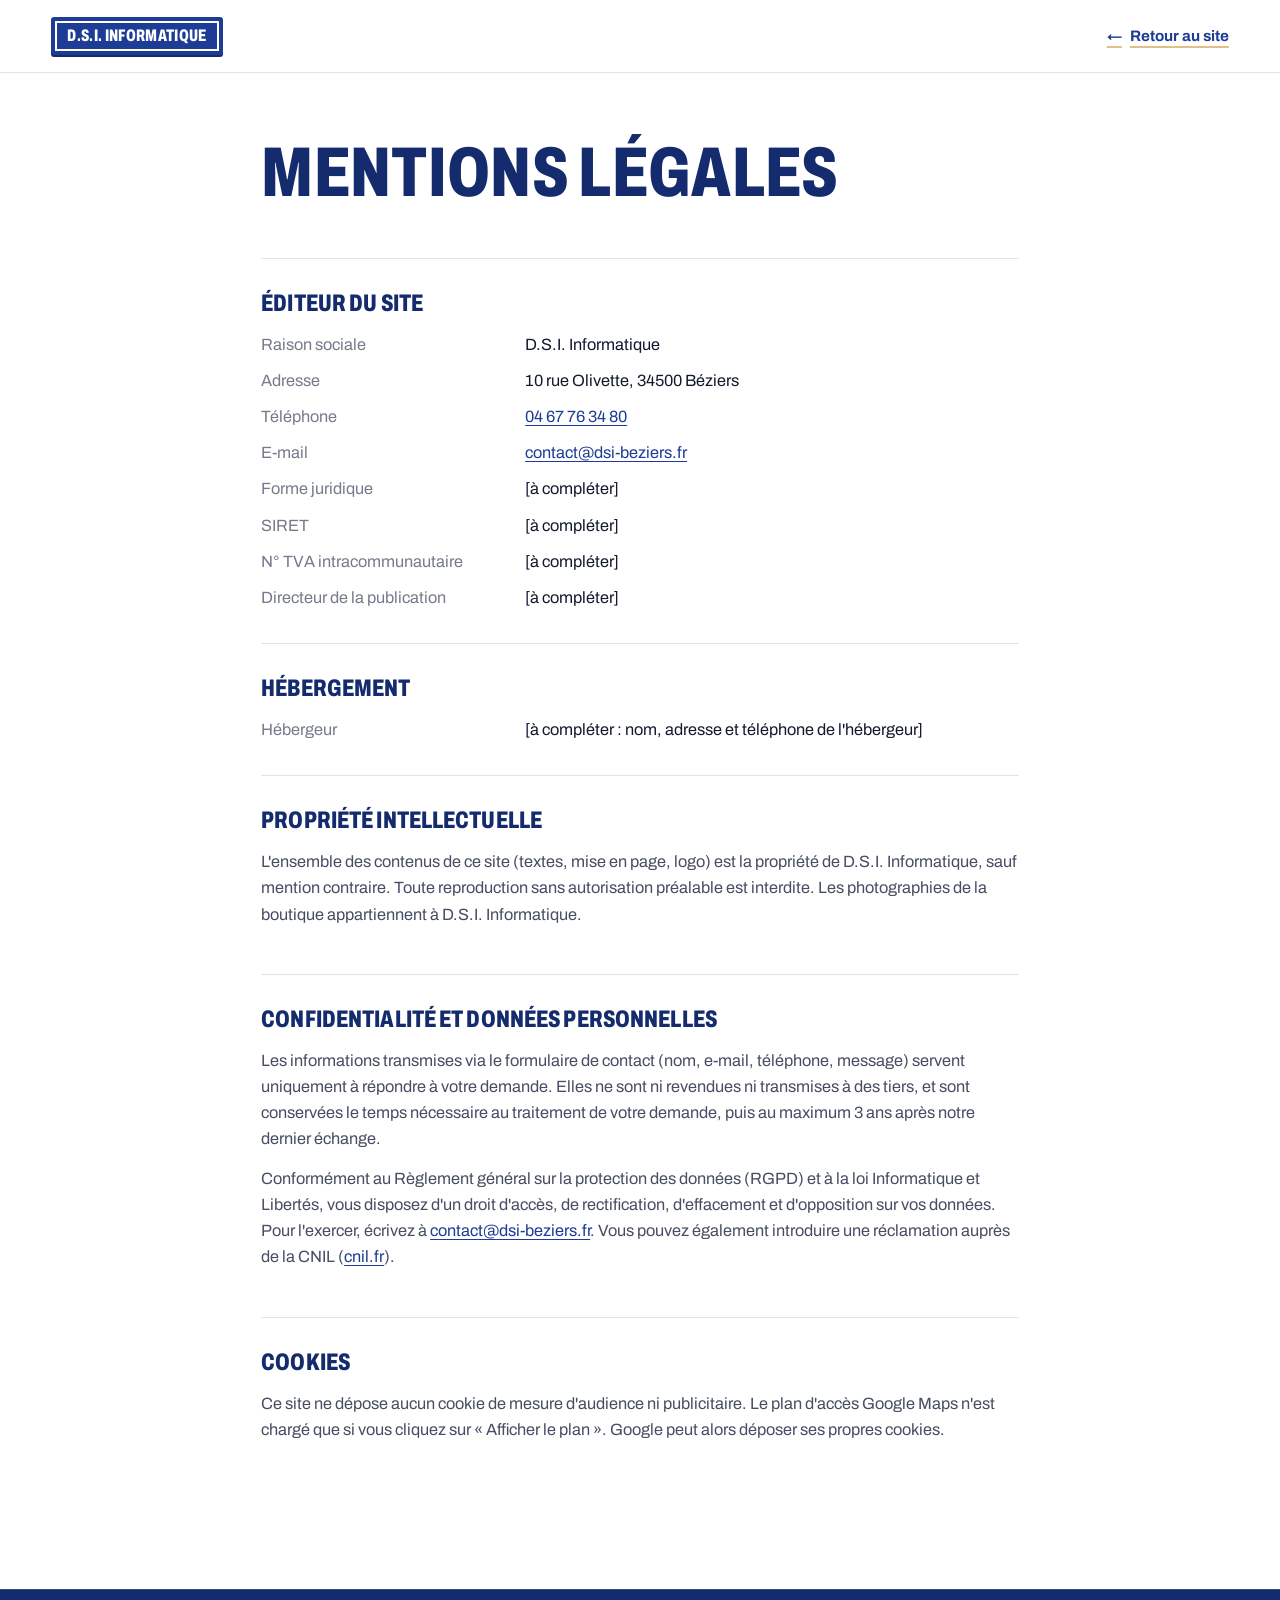
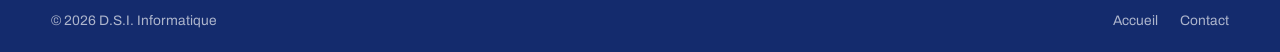
==== commit b80a4027: "Add files via upload" ====
--- a/mentions-legales.html
+++ b/mentions-legales.html
@@ -1,74 +1,74 @@
-<!DOCTYPE html>
-<html lang="fr">
-<head>
-  <meta charset="UTF-8">
-  <meta name="viewport" content="width=device-width, initial-scale=1.0">
-  <title>Mentions légales et confidentialité — D.S.I. Informatique Béziers</title>
-  <meta name="robots" content="noindex">
-  <meta name="theme-color" content="#0b0b0c">
-  <link rel="icon" href="data:image/svg+xml,%3Csvg xmlns='http://www.w3.org/2000/svg' viewBox='0 0 64 64'%3E%3Crect width='64' height='64' rx='14' fill='%230b0b0c'/%3E%3Ctext x='32' y='41' font-family='Arial' font-weight='800' font-size='22' fill='%23f2f1ee' text-anchor='middle'%3EDSI%3C/text%3E%3C/svg%3E">
-  <link rel="preconnect" href="https://fonts.googleapis.com">
-  <link rel="preconnect" href="https://fonts.gstatic.com" crossorigin>
-  <link href="https://fonts.googleapis.com/css2?family=Manrope:wght@400;500;600;700;800&family=Instrument+Serif:ital@1&display=swap" rel="stylesheet">
-  <link rel="stylesheet" href="style.css">
-</head>
-<body class="page-legal">
-  <header class="header">
-    <nav class="nav" aria-label="Navigation principale">
-      <a href="index.html" class="logo">D.S.I.<span>Informatique</span></a>
-      <div class="nav__right">
-        <a href="index.html" class="link link--back">Retour au site</a>
-      </div>
-    </nav>
-  </header>
-
-  <main class="legal">
-    <h1>Mentions<br><em>légales.</em></h1>
-
-    <section>
-      <h2>Éditeur du site</h2>
-      <dl>
-        <dt>Raison sociale</dt><dd>D.S.I. Informatique</dd>
-        <dt>Adresse</dt><dd>10 rue Olivette, 34500 Béziers</dd>
-        <dt>Téléphone</dt><dd><a href="tel:+33467763480">04 67 76 34 80</a></dd>
-        <dt>E-mail</dt><dd><a href="mailto:contact@dsi-beziers.fr">contact@dsi-beziers.fr</a></dd>
-        <dt>Forme juridique</dt><dd>[à compléter]</dd>
-        <dt>SIRET</dt><dd>[à compléter]</dd>
-        <dt>N° TVA intracommunautaire</dt><dd>[à compléter]</dd>
-        <dt>Directeur de la publication</dt><dd>[à compléter]</dd>
-      </dl>
-    </section>
-
-    <section>
-      <h2>Hébergement</h2>
-      <dl>
-        <dt>Hébergeur</dt><dd>[à compléter : nom, adresse et téléphone de l'hébergeur]</dd>
-      </dl>
-    </section>
-
-    <section>
-      <h2>Propriété intellectuelle</h2>
-      <p>L'ensemble des contenus de ce site (textes, mise en page, logo) est la propriété de D.S.I. Informatique, sauf mention contraire. Toute reproduction sans autorisation préalable est interdite. Les photographies d'illustration proviennent de la banque d'images Unsplash.</p>
-    </section>
-
-    <section id="confidentialite">
-      <h2>Confidentialité et données personnelles</h2>
-      <p>Les informations transmises via le formulaire de contact (nom, e-mail, téléphone, message) servent uniquement à répondre à votre demande. Elles ne sont ni revendues ni transmises à des tiers, et sont conservées le temps nécessaire au traitement de votre demande, puis au maximum 3 ans après notre dernier échange.</p>
-      <p>Conformément au Règlement général sur la protection des données (RGPD) et à la loi Informatique et Libertés, vous disposez d'un droit d'accès, de rectification, d'effacement et d'opposition sur vos données. Pour l'exercer, écrivez à <a href="mailto:contact@dsi-beziers.fr">contact@dsi-beziers.fr</a>. Vous pouvez également introduire une réclamation auprès de la CNIL (<a href="https://www.cnil.fr" target="_blank" rel="noopener">cnil.fr</a>).</p>
-    </section>
-
-    <section>
-      <h2>Cookies</h2>
-      <p>Ce site ne dépose aucun cookie de mesure d'audience ni publicitaire. Le plan d'accès est fourni par Google Maps, qui peut déposer ses propres cookies lorsque vous interagissez avec la carte.</p>
-    </section>
-  </main>
-
-  <footer class="footer">
-    <div class="footer__bar">
-      <span>© <span id="year"></span> D.S.I. Informatique — Béziers</span>
-      <nav aria-label="Liens légaux"><a href="index.html">Accueil</a><a href="index.html#contact">Contact</a></nav>
-    </div>
-  </footer>
-  <script>document.getElementById("year").textContent = new Date().getFullYear();</script>
-</body>
-</html>
+<!DOCTYPE html>
+<html lang="fr">
+<head>
+  <meta charset="UTF-8">
+  <meta name="viewport" content="width=device-width, initial-scale=1.0">
+  <title>Mentions légales et confidentialité | D.S.I. Informatique, Béziers</title>
+  <meta name="robots" content="noindex">
+  <meta name="theme-color" content="#1d3c95">
+  <link rel="icon" href="data:image/svg+xml,%3Csvg xmlns='http://www.w3.org/2000/svg' viewBox='0 0 64 64'%3E%3Crect width='64' height='64' rx='8' fill='%231d3c95'/%3E%3Crect x='5' y='5' width='54' height='54' rx='4' fill='none' stroke='%23fff' stroke-width='2.5'/%3E%3Ctext x='32' y='40' font-family='Arial Narrow,Arial' font-weight='800' font-size='20' fill='%23fff' text-anchor='middle'%3EDSI%3C/text%3E%3C/svg%3E">
+  <link rel="preconnect" href="https://fonts.googleapis.com">
+  <link rel="preconnect" href="https://fonts.gstatic.com" crossorigin>
+  <link href="https://fonts.googleapis.com/css2?family=Archivo:wdth,wght@62..125,400..800&display=swap" rel="stylesheet">
+  <link rel="stylesheet" href="style.css">
+</head>
+<body class="page-legal">
+  <header class="header">
+    <nav class="nav" aria-label="Navigation principale">
+      <a href="index.html" class="sign sign--sm">D.S.I. Informatique</a>
+      <div class="nav__right">
+        <a href="index.html" class="link link--back">Retour au site</a>
+      </div>
+    </nav>
+  </header>
+
+  <main class="legal">
+    <h1>Mentions légales</h1>
+
+    <section>
+      <h2>Éditeur du site</h2>
+      <dl>
+        <dt>Raison sociale</dt><dd>D.S.I. Informatique</dd>
+        <dt>Adresse</dt><dd>10 rue Olivette, 34500 Béziers</dd>
+        <dt>Téléphone</dt><dd><a href="tel:+33467763480">04 67 76 34 80</a></dd>
+        <dt>E-mail</dt><dd><a href="mailto:contact@dsi-beziers.fr">contact@dsi-beziers.fr</a></dd>
+        <dt>Forme juridique</dt><dd>[à compléter]</dd>
+        <dt>SIRET</dt><dd>[à compléter]</dd>
+        <dt>N° TVA intracommunautaire</dt><dd>[à compléter]</dd>
+        <dt>Directeur de la publication</dt><dd>[à compléter]</dd>
+      </dl>
+    </section>
+
+    <section>
+      <h2>Hébergement</h2>
+      <dl>
+        <dt>Hébergeur</dt><dd>[à compléter : nom, adresse et téléphone de l'hébergeur]</dd>
+      </dl>
+    </section>
+
+    <section>
+      <h2>Propriété intellectuelle</h2>
+      <p>L'ensemble des contenus de ce site (textes, mise en page, logo) est la propriété de D.S.I. Informatique, sauf mention contraire. Toute reproduction sans autorisation préalable est interdite. Les photographies de la boutique appartiennent à D.S.I. Informatique.</p>
+    </section>
+
+    <section id="confidentialite">
+      <h2>Confidentialité et données personnelles</h2>
+      <p>Les informations transmises via le formulaire de contact (nom, e-mail, téléphone, message) servent uniquement à répondre à votre demande. Elles ne sont ni revendues ni transmises à des tiers, et sont conservées le temps nécessaire au traitement de votre demande, puis au maximum 3 ans après notre dernier échange.</p>
+      <p>Conformément au Règlement général sur la protection des données (RGPD) et à la loi Informatique et Libertés, vous disposez d'un droit d'accès, de rectification, d'effacement et d'opposition sur vos données. Pour l'exercer, écrivez à <a href="mailto:contact@dsi-beziers.fr">contact@dsi-beziers.fr</a>. Vous pouvez également introduire une réclamation auprès de la CNIL (<a href="https://www.cnil.fr" target="_blank" rel="noopener">cnil.fr</a>).</p>
+    </section>
+
+    <section>
+      <h2>Cookies</h2>
+      <p>Ce site ne dépose aucun cookie de mesure d'audience ni publicitaire. Le plan d'accès Google Maps n'est chargé que si vous cliquez sur « Afficher le plan ». Google peut alors déposer ses propres cookies.</p>
+    </section>
+  </main>
+
+  <footer class="footer">
+    <div class="footer__bar">
+      <span>© <span id="year"></span> D.S.I. Informatique</span>
+      <nav aria-label="Liens légaux"><a href="index.html">Accueil</a><a href="index.html#contact">Contact</a></nav>
+    </div>
+  </footer>
+  <script>document.getElementById("year").textContent = new Date().getFullYear();</script>
+</body>
+</html>
--- a/style.css
+++ b/style.css
@@ -1,739 +1,697 @@
-/* =========================================================
-   D.S.I. Informatique — Béziers
-   ========================================================= */
-
-:root {
-  --bg: #0b0b0c;
-  --bg-2: #111113;
-  --line: rgba(255, 255, 255, 0.12);
-  --line-strong: rgba(255, 255, 255, 0.28);
-  --text: #f2f1ee;
-  --muted: #8d8c88;
-  --accent: #4f8cff;
-  --ok: #3ecf8e;
-  --ko: #e5534b;
-
-  --font: "Manrope", system-ui, -apple-system, "Segoe UI", sans-serif;
-  --serif: "Instrument Serif", Georgia, serif;
-
-  --header-h: 66px;
-  --pad: clamp(16px, 4vw, 56px);
-  --ease: cubic-bezier(0.16, 1, 0.3, 1);
-}
-
-*, *::before, *::after { box-sizing: border-box; margin: 0; padding: 0; }
-html { scroll-behavior: smooth; scroll-padding-top: var(--header-h); }
-body {
-  font-family: var(--font);
-  background: var(--bg);
-  color: var(--text);
-  line-height: 1.6;
-  -webkit-font-smoothing: antialiased;
-  overflow-x: hidden;
-}
-img { display: block; max-width: 100%; }
-a { color: inherit; text-decoration: none; }
-ul, ol { list-style: none; }
-h1, h2, h3 { font-weight: 600; letter-spacing: -0.03em; line-height: 1.02; }
-em { font-family: var(--serif); font-style: italic; font-weight: 400; letter-spacing: -0.01em; }
-:focus-visible { outline: 1px solid var(--text); outline-offset: 4px; }
-
-.eyebrow {
-  font-size: 0.74rem;
-  letter-spacing: 0.22em;
-  text-transform: uppercase;
-  color: var(--muted);
-}
-
-/* ---------- Boutons & liens ---------- */
-.btn {
-  display: inline-flex;
-  align-items: center;
-  justify-content: center;
-  padding: 15px 26px;
-  border: 1px solid var(--line-strong);
-  border-radius: 999px;
-  font-weight: 700;
-  font-size: 0.95rem;
-  position: relative;
-  overflow: hidden;
-  isolation: isolate;
-  transition: color .45s var(--ease), border-color .45s var(--ease);
-}
-/* remplissage qui monte au survol */
-.btn::before {
-  content: "";
-  position: absolute;
-  inset: 0;
-  z-index: -1;
-  background: var(--text);
-  transform: translateY(101%);
-  border-radius: inherit;
-  transition: transform .45s var(--ease);
-}
-.btn:hover { color: var(--bg); border-color: var(--text); }
-.btn:hover::before { transform: none; }
-.btn--light { background: var(--text); color: var(--bg); border-color: var(--text); }
-.btn--light::before { background: var(--bg); }
-.btn--light:hover { color: var(--text); border-color: var(--line-strong); }
-
-.link {
-  display: inline-flex;
-  align-items: center;
-  gap: 10px;
-  font-weight: 700;
-  font-size: 0.92rem;
-  padding-bottom: 4px;
-  background: linear-gradient(currentColor, currentColor) 0 100% / 0 1px no-repeat;
-  transition: background-size .45s var(--ease);
-}
-.link::after { content: "→"; transition: transform .45s var(--ease); }
-.link:hover { background-size: 100% 1px; }
-.link:hover::after { transform: translateX(4px); }
-
-/* ---------- Header ---------- */
-.header {
-  position: fixed;
-  inset: 0 0 auto;
-  z-index: 50;
-  background: rgba(11, 11, 12, 0.72);
-  backdrop-filter: blur(14px);
-  -webkit-backdrop-filter: blur(14px);
-  border-bottom: 1px solid var(--line);
-  transition: transform .5s var(--ease);
-}
-.header.hidden { transform: translateY(-100%); }
-.nav {
-  height: var(--header-h);
-  padding: 0 var(--pad);
-  display: flex;
-  align-items: center;
-  gap: 48px;
-}
-.logo { font-weight: 800; font-size: 1.05rem; letter-spacing: 0.02em; }
-.logo span { font-weight: 500; color: var(--muted); margin-left: 6px; letter-spacing: 0; }
-
-.nav__links { display: flex; gap: 30px; }
-.nav__links a {
-  font-size: 0.92rem;
-  font-weight: 600;
-  color: #cfcec9;
-  position: relative;
-  transition: color .3s;
-}
-.nav__links a::after {
-  content: "";
-  position: absolute;
-  left: 0; right: 0; bottom: -6px;
-  height: 1px;
-  background: currentColor;
-  transform: scaleX(0);
-  transform-origin: right;
-  transition: transform .45s var(--ease);
-}
-.nav__links a:hover, .nav__links a.active { color: var(--text); }
-.nav__links a:hover::after, .nav__links a.active::after { transform: scaleX(1); transform-origin: left; }
-
-.nav__right { margin-left: auto; display: flex; align-items: center; gap: 24px; }
-.nav__phone { font-weight: 700; font-size: 0.92rem; }
-.live { display: inline-flex; align-items: center; gap: 8px; font-size: 0.8rem; color: var(--muted); }
-.live i { width: 7px; height: 7px; border-radius: 50%; background: var(--muted); }
-.live.open i { background: var(--ok); box-shadow: 0 0 0 4px rgba(62, 207, 142, .15); }
-.live.closed i { background: var(--ko); }
-.live b { font-weight: 600; }
-
-.burger { display: none; width: 40px; height: 40px; background: none; border: 0; cursor: pointer; position: relative; }
-.burger span { position: absolute; left: 10px; right: 10px; height: 1.5px; background: var(--text); transition: transform .4s var(--ease); }
-.burger span:first-child { top: 16px; }
-.burger span:last-child { top: 23px; }
-.burger[aria-expanded="true"] span:first-child { transform: translateY(3.5px) rotate(45deg); }
-.burger[aria-expanded="true"] span:last-child { transform: translateY(-3.5px) rotate(-45deg); }
-
-/* ---------- Hero ---------- */
-.hero {
-  min-height: 100vh;
-  min-height: 100svh;
-  padding-top: var(--header-h);
-  display: grid;
-  grid-template-columns: 1fr 80px 1.05fr;
-  border-bottom: 1px solid var(--line);
-}
-.hero__text {
-  padding: clamp(40px, 7vw, 96px) 0 clamp(40px, 6vw, 80px) var(--pad);
-  display: flex;
-  flex-direction: column;
-  justify-content: center;
-}
-.hero__title {
-  font-size: clamp(2.7rem, 6.4vw, 6.2rem);
-  margin: 28px 0 30px;
-}
-.hero__title .line { display: block; overflow: hidden; padding-bottom: 0.08em; }
-.hero__title .line > span {
-  display: inline-block;
-  transform: translateY(110%);
-  transition: transform 1.1s var(--ease);
-}
-.hero__title .line:nth-child(2) > span { transition-delay: .08s; }
-.hero__title .line:nth-child(3) > span { transition-delay: .16s; }
-.loaded .hero__title .line > span { transform: none; }
-.hero__title em { color: #c9c7c1; }
-.hero__sub { font-size: clamp(1.02rem, 1.3vw, 1.2rem); color: #bdbbb5; max-width: 470px; }
-.hero__cta { display: flex; flex-wrap: wrap; gap: 12px; margin-top: 38px; }
-
-.hero__trace { width: 100%; height: 100%; overflow: visible; }
-.hero__trace path {
-  fill: none;
-  stroke: var(--line-strong);
-  stroke-width: 1;
-  vector-effect: non-scaling-stroke;
-  stroke-dasharray: 1;
-  stroke-dashoffset: 1;
-  transition: stroke-dashoffset 2.2s var(--ease) .3s;
-}
-.hero__trace circle { fill: var(--bg); stroke: var(--line-strong); vector-effect: non-scaling-stroke; opacity: 0; transition: opacity .6s 1.6s; }
-.loaded .hero__trace path { stroke-dashoffset: 0; }
-.loaded .hero__trace circle { opacity: 1; }
-
-.hero__media { position: relative; overflow: hidden; background: var(--bg-2); }
-.hero__media img {
-  width: 100%;
-  height: 100%;
-  object-fit: cover;
-  filter: grayscale(1) contrast(1.08) brightness(.85);
-  transform: scale(1.12);
-  transition: transform 1.8s var(--ease), filter 1.2s var(--ease);
-}
-.loaded .hero__media img { transform: scale(1.02); }
-.hero__media:hover img { filter: grayscale(0) contrast(1.02) brightness(.95); }
-.hero__media figcaption {
-  position: absolute;
-  left: 20px; bottom: 18px;
-  font-size: 0.72rem;
-  letter-spacing: 0.18em;
-  text-transform: uppercase;
-  color: rgba(255,255,255,.75);
-  mix-blend-mode: difference;
-}
-
-/* ---------- Réassurance ---------- */
-.perks {
-  display: grid;
-  grid-template-columns: repeat(4, 1fr);
-  border-bottom: 1px solid var(--line);
-}
-.perks li {
-  padding: 26px var(--pad) 26px 24px;
-  border-left: 1px solid var(--line);
-  display: flex;
-  flex-direction: column;
-  gap: 2px;
-}
-.perks li:first-child { border-left: 0; padding-left: var(--pad); }
-.perks strong { font-size: 0.95rem; font-weight: 700; }
-.perks span { font-size: 0.85rem; color: var(--muted); }
-
-/* ---------- Marquee ---------- */
-.marquee {
-  border-bottom: 1px solid var(--line);
-  overflow: hidden;
-  padding: 22px 0;
-  mask-image: linear-gradient(90deg, transparent, #000 8%, #000 92%, transparent);
-}
-.marquee__track { display: flex; width: max-content; animation: marquee 40s linear infinite; }
-.marquee:hover .marquee__track { animation-play-state: paused; }
-.marquee span {
-  font-size: clamp(1.4rem, 2.6vw, 2.2rem);
-  font-weight: 600;
-  letter-spacing: -0.02em;
-  color: #57565300;
-  -webkit-text-stroke: 1px #5b5a56;
-  padding: 0 28px;
-  display: flex;
-  align-items: center;
-  gap: 56px;
-  transition: color .3s;
-}
-.marquee span::after { content: "•"; -webkit-text-stroke: 0; color: #4a4946; font-size: .6em; }
-.marquee span:hover { color: var(--text); -webkit-text-stroke-color: var(--text); }
-@keyframes marquee { to { transform: translateX(-50%); } }
-
-/* ---------- Sections ---------- */
-.section { padding: clamp(80px, 11vw, 150px) var(--pad); }
-.section__head {
-  display: grid;
-  grid-template-columns: 1.2fr 1fr;
-  gap: 40px;
-  align-items: end;
-  margin-bottom: clamp(48px, 6vw, 80px);
-}
-.section__head h2, .why h2 { font-size: clamp(2.3rem, 5vw, 4.4rem); }
-.section__head h2 em, .why h2 em { color: #c9c7c1; }
-.section__head p { color: var(--muted); max-width: 400px; font-size: 1.05rem; justify-self: end; }
-
-/* ---------- Services ---------- */
-.services { display: grid; grid-template-columns: repeat(3, 1fr); gap: clamp(20px, 2.4vw, 36px); }
-.service { display: flex; flex-direction: column; gap: 12px; }
-.service__img { aspect-ratio: 4 / 5; overflow: hidden; background: var(--bg-2); margin-bottom: 12px; }
-.service__img img {
-  width: 100%;
-  height: 100%;
-  object-fit: cover;
-  filter: grayscale(1) brightness(.85);
-  transition: transform 1.2s var(--ease), filter .8s var(--ease);
-}
-.service:hover .service__img img { transform: scale(1.06); filter: grayscale(0) brightness(.95); }
-.service__num { font-size: 0.8rem; color: var(--muted); font-variant-numeric: tabular-nums; }
-.service h3 { font-size: 1.6rem; }
-.service p { color: var(--muted); max-width: 40ch; }
-.service .link { margin-top: 8px; align-self: flex-start; }
-
-/* ---------- Pourquoi nous ---------- */
-.why {
-  display: grid;
-  grid-template-columns: 1fr 1.1fr;
-  gap: clamp(40px, 7vw, 110px);
-  align-items: center;
-  border-top: 1px solid var(--line);
-}
-.why__media { position: relative; aspect-ratio: 4 / 5; overflow: hidden; background: var(--bg-2); }
-.why__media img {
-  width: 100%;
-  height: 120%;
-  object-fit: cover;
-  filter: grayscale(1) contrast(1.1) brightness(.8);
-  will-change: transform;
-}
-.why__badge {
-  position: absolute;
-  left: 0; bottom: 0;
-  padding: 22px 26px;
-  background: var(--bg);
-  display: flex;
-  align-items: center;
-  gap: 18px;
-}
-.why__badge strong { font-size: clamp(2.2rem, 3.6vw, 3.2rem); font-weight: 700; letter-spacing: -0.04em; font-variant-numeric: tabular-nums; }
-.why__badge > span { font-size: 0.82rem; color: var(--muted); line-height: 1.4; }
-
-.reasons { margin-top: 48px; border-top: 1px solid var(--line); }
-.reasons li {
-  display: grid;
-  grid-template-columns: 56px 1fr;
-  gap: 16px;
-  padding: 28px 0;
-  border-bottom: 1px solid var(--line);
-  position: relative;
-}
-.reasons li::before {
-  content: "";
-  position: absolute;
-  left: 0; bottom: -1px;
-  height: 1px;
-  width: 100%;
-  background: var(--text);
-  transform: scaleX(0);
-  transform-origin: left;
-  transition: transform .7s var(--ease);
-}
-.reasons li:hover::before { transform: scaleX(1); }
-.reasons li > span { font-size: 0.8rem; color: var(--muted); padding-top: 6px; }
-.reasons h3 { font-size: 1.35rem; margin-bottom: 8px; transition: transform .5s var(--ease); }
-.reasons li:hover h3 { transform: translateX(6px); }
-.reasons p { color: var(--muted); max-width: 52ch; }
-
-/* ---------- Contact ---------- */
-.contact { border-top: 1px solid var(--line); }
-.contact__big {
-  padding: clamp(70px, 9vw, 120px) var(--pad) clamp(40px, 5vw, 60px);
-  border-bottom: 1px solid var(--line);
-}
-.phone-xl {
-  display: inline-block;
-  margin-top: 18px;
-  font-size: clamp(2.6rem, 10vw, 9rem);
-  font-weight: 700;
-  letter-spacing: -0.05em;
-  line-height: 1;
-  white-space: nowrap;
-  transition: color .4s;
-}
-.phone-xl:hover { color: var(--accent); }
-
-.mail-xl {
-  display: inline-block;
-  margin-top: 14px;
-  font-family: var(--serif);
-  font-style: italic;
-  font-size: clamp(1.6rem, 4vw, 3.2rem);
-  color: #c9c7c1;
-  background: linear-gradient(currentColor, currentColor) 0 100% / 0 1px no-repeat;
-  transition: background-size .6s var(--ease), color .4s;
-}
-.mail-xl:hover { color: var(--text); background-size: 100% 1px; }
-
-.contact__layout { display: grid; grid-template-columns: 1.6fr 1fr; border-bottom: 1px solid var(--line); }
-.contact__info { border-left: 1px solid var(--line); }
-.contact__col {
-  padding: 40px var(--pad) 44px 40px;
-  display: flex;
-  flex-direction: column;
-  gap: 16px;
-  align-items: flex-start;
-}
-.contact__col + .contact__col { border-top: 1px solid var(--line); }
-.contact__col h3 { font-size: 0.74rem; letter-spacing: 0.22em; text-transform: uppercase; color: var(--muted); font-weight: 600; }
-.contact__col p, .contact__col address { font-style: normal; color: #bdbbb5; max-width: 34ch; }
-
-.hours { width: 100%; max-width: 340px; border-collapse: collapse; font-size: 0.92rem; }
-.hours th, .hours td { padding: 7px 0; border-bottom: 1px solid var(--line); text-align: left; font-weight: 500; }
-.hours td { text-align: right; color: #bdbbb5; font-variant-numeric: tabular-nums; }
-.hours tr.today th, .hours tr.today td { color: var(--text); font-weight: 700; }
-.hours tr.today th::after { content: " · aujourd'hui"; font-weight: 500; color: var(--muted); font-size: .8em; }
-
-/* ---------- Footer ---------- */
-.footer { border-top: 1px solid var(--line); overflow: hidden; }
-.footer__word {
-  font-size: clamp(5rem, 25vw, 24rem);
-  font-weight: 800;
-  letter-spacing: -0.06em;
-  line-height: 0.8;
-  text-align: center;
-  padding-top: 40px;
-  color: transparent;
-  -webkit-text-stroke: 1px #2c2c2b;
-  user-select: none;
-}
-.footer__bar {
-  display: flex;
-  flex-wrap: wrap;
-  justify-content: space-between;
-  gap: 12px 24px;
-  padding: 22px var(--pad);
-  border-top: 1px solid var(--line);
-  font-size: 0.85rem;
-  color: var(--muted);
-}
-.footer__bar nav { display: flex; gap: 24px; }
-.footer__bar a:hover { color: var(--text); }
-
-.footer__cols {
-  display: grid;
-  grid-template-columns: 1.4fr repeat(3, 1fr);
-  gap: 40px;
-  padding: 64px var(--pad) 24px;
-}
-.footer__cols h3 { font-size: 0.74rem; letter-spacing: 0.22em; text-transform: uppercase; color: var(--muted); font-weight: 600; margin-bottom: 16px; }
-.footer__cols ul { display: grid; gap: 8px; font-size: 0.92rem; color: #bdbbb5; }
-.footer__cols a { transition: color .3s; }
-.footer__cols a:hover { color: var(--text); }
-.footer__about { margin-top: 14px; color: var(--muted); font-size: 0.92rem; max-width: 30ch; }
-
-/* ---------- Lien d'évitement ---------- */
-.skip {
-  position: fixed;
-  top: 10px; left: 10px;
-  z-index: 100;
-  padding: 10px 16px;
-  background: var(--text);
-  color: var(--bg);
-  font-weight: 700;
-  transform: translateY(-200%);
-}
-.skip:focus { transform: none; }
-
-.note { margin-top: 36px; color: var(--muted); font-size: 0.95rem; }
-
-/* ---------- PC sur-mesure ---------- */
-.pcs { border-top: 1px solid var(--line); }
-.configs {
-  display: grid;
-  grid-template-columns: repeat(3, 1fr);
-  border: 1px solid var(--line);
-}
-.config {
-  padding: clamp(28px, 3vw, 44px);
-  display: flex;
-  flex-direction: column;
-  gap: 28px;
-  position: relative;
-  transition: background .5s var(--ease);
-}
-.config + .config { border-left: 1px solid var(--line); }
-.config:hover { background: var(--bg-2); }
-.config--featured { background: #141416; }
-.config__tag { font-size: 0.74rem; letter-spacing: 0.2em; text-transform: uppercase; color: var(--muted); }
-.config h3 { font-size: clamp(2rem, 3vw, 2.8rem); margin: 10px 0 12px; }
-.config header p { color: var(--muted); }
-.specs { border-top: 1px solid var(--line); }
-.specs li {
-  display: flex;
-  justify-content: space-between;
-  gap: 16px;
-  padding: 12px 0;
-  border-bottom: 1px solid var(--line);
-  font-size: 0.92rem;
-  text-align: right;
-}
-.specs span { color: var(--muted); text-align: left; }
-.config .btn { margin-top: auto; align-self: flex-start; }
-
-/* ---------- Dépannage ---------- */
-.repair { border-top: 1px solid var(--line); }
-.steps {
-  display: grid;
-  grid-template-columns: repeat(4, 1fr);
-  gap: 32px;
-  position: relative;
-  padding-top: 40px;
-  counter-reset: step;
-}
-/* ligne de progression qui se remplit au scroll */
-.steps::before, .steps::after {
-  content: "";
-  position: absolute;
-  top: 0; left: 0;
-  height: 1px;
-  width: 100%;
-  background: var(--line);
-}
-.steps::after {
-  background: var(--text);
-  transform: scaleX(var(--progress, 0));
-  transform-origin: left;
-}
-.steps li { position: relative; }
-.steps li::before {
-  content: "";
-  position: absolute;
-  top: -45px; left: 0;
-  width: 11px; height: 11px;
-  border-radius: 50%;
-  background: var(--bg);
-  border: 1px solid var(--line-strong);
-  z-index: 1;
-}
-.steps span { font-size: 0.8rem; color: var(--muted); }
-.steps h3 { font-size: 1.5rem; margin: 8px 0 10px; }
-.steps p { color: var(--muted); font-size: 0.95rem; }
-
-.fixes { margin-top: clamp(64px, 8vw, 110px); }
-.fixes__title { font-size: 0.74rem; letter-spacing: 0.22em; text-transform: uppercase; color: var(--muted); font-weight: 600; margin-bottom: 18px; }
-.fixes ul {
-  display: grid;
-  grid-template-columns: repeat(2, 1fr);
-  column-gap: 48px;
-  border-top: 1px solid var(--line);
-  margin-bottom: 40px;
-}
-.fixes li {
-  padding: 18px 0;
-  border-bottom: 1px solid var(--line);
-  font-size: clamp(1.05rem, 1.5vw, 1.3rem);
-  font-weight: 600;
-  letter-spacing: -0.01em;
-  display: flex;
-  align-items: center;
-  gap: 14px;
-  transition: padding .5s var(--ease), color .3s;
-}
-.fixes li::before { content: "↳"; color: var(--muted); font-weight: 400; }
-.fixes li:hover { padding-left: 10px; }
-
-/* ---------- FAQ ---------- */
-.faq { border-top: 1px solid var(--line); }
-.faq .section__head a { color: var(--text); border-bottom: 1px solid var(--line-strong); }
-.faq__list { border-top: 1px solid var(--line); }
-.faq details { border-bottom: 1px solid var(--line); }
-.faq summary {
-  list-style: none;
-  cursor: pointer;
-  padding: 26px 56px 26px 0;
-  font-size: clamp(1.1rem, 1.8vw, 1.45rem);
-  font-weight: 600;
-  letter-spacing: -0.02em;
-  position: relative;
-  transition: color .3s;
-}
-.faq summary::-webkit-details-marker { display: none; }
-.faq summary::before, .faq summary::after {
-  content: "";
-  position: absolute;
-  right: 8px; top: 50%;
-  width: 16px; height: 1.5px;
-  background: currentColor;
-  transition: transform .45s var(--ease);
-}
-.faq summary::after { transform: rotate(90deg); }
-.faq details[open] summary::after { transform: rotate(0); }
-.faq summary:hover { color: #c9c7c1; }
-.faq details > div { overflow: hidden; }
-.faq details p { color: var(--muted); max-width: 70ch; padding-bottom: 28px; }
-
-/* ---------- Formulaire ---------- */
-.form { padding: 40px 40px 48px var(--pad); display: grid; gap: 22px; align-content: start; }
-.form h3 { font-size: 0.74rem; letter-spacing: 0.22em; text-transform: uppercase; color: var(--muted); font-weight: 600; }
-.form__row { display: grid; grid-template-columns: 1fr 1fr; gap: 22px; }
-.field { display: grid; gap: 8px; }
-.field label { font-size: 0.85rem; font-weight: 600; }
-.field label i { font-style: normal; color: var(--muted); font-weight: 500; }
-.field input, .field select, .field textarea {
-  width: 100%;
-  font: inherit;
-  font-size: 1rem;
-  color: var(--text);
-  background: transparent;
-  border: 0;
-  border-bottom: 1px solid var(--line-strong);
-  padding: 10px 0;
-  border-radius: 0;
-  transition: border-color .3s;
-  appearance: none;
-}
-.field select {
-  cursor: pointer;
-  background: url("data:image/svg+xml,%3Csvg xmlns='http://www.w3.org/2000/svg' width='12' height='8' fill='none' stroke='%238d8c88' stroke-width='1.5'%3E%3Cpath d='M1 1l5 5 5-5'/%3E%3C/svg%3E") no-repeat right 4px center;
-}
-.field select option { background: var(--bg-2); color: var(--text); }
-.field textarea { resize: vertical; min-height: 130px; }
-.field textarea::placeholder { color: #5e5d59; }
-.field input:focus, .field select:focus, .field textarea:focus { outline: none; border-bottom-color: var(--text); }
-.field__error { display: none; color: var(--ko); font-size: 0.8rem; }
-.invalid .field__error, .field__error--consent.show { display: block; }
-.invalid input, .invalid textarea { border-bottom-color: var(--ko); }
-
-.check { display: flex; gap: 12px; align-items: flex-start; font-size: 0.85rem; color: var(--muted); cursor: pointer; }
-.check input {
-  flex: none;
-  appearance: none;
-  width: 18px; height: 18px;
-  margin-top: 2px;
-  border: 1px solid var(--line-strong);
-  display: grid;
-  place-items: center;
-  cursor: pointer;
-}
-.check input::after { content: "✓"; font-size: 12px; color: var(--bg); transform: scale(0); transition: transform .25s var(--ease); }
-.check input:checked { background: var(--text); border-color: var(--text); }
-.check input:checked::after { transform: scale(1); }
-.check a { color: var(--text); border-bottom: 1px solid var(--line-strong); }
-.field__error--consent { margin-top: -14px; }
-
-.form__foot { display: flex; flex-wrap: wrap; align-items: center; gap: 18px; margin-top: 6px; }
-.form button { cursor: pointer; font-family: inherit; }
-.form__status { font-size: 0.9rem; color: var(--muted); }
-.form__status.ok { color: var(--ok); }
-
-/* ---------- Carte ---------- */
-.map { height: clamp(300px, 40vw, 460px); background: var(--bg-2); }
-.map iframe {
-  width: 100%;
-  height: 100%;
-  border: 0;
-  display: block;
-  filter: grayscale(1) invert(.92) contrast(.9);
-  transition: filter .8s var(--ease);
-}
-.map:hover iframe { filter: grayscale(.2) invert(0) contrast(1); }
-
-/* ---------- Page mentions légales ---------- */
-.legal { max-width: 860px; padding: calc(var(--header-h) + 80px) var(--pad) 100px; }
-.legal h1 { font-size: clamp(2.6rem, 6vw, 5rem); margin-bottom: 64px; }
-.legal h1 em { color: #c9c7c1; }
-.legal section { padding: 36px 0; border-top: 1px solid var(--line); scroll-margin-top: calc(var(--header-h) + 20px); }
-.legal h2 { font-size: 1.4rem; margin-bottom: 18px; }
-.legal p { color: #bdbbb5; margin-bottom: 14px; }
-.legal a { color: var(--text); border-bottom: 1px solid var(--line-strong); }
-.legal dl { display: grid; grid-template-columns: minmax(160px, 240px) 1fr; gap: 10px 24px; }
-.legal dt { color: var(--muted); }
-.page-legal .link--back::after { content: none; }
-.page-legal .link--back::before { content: "←"; }
-
-/* ---------- Apparition au scroll ---------- */
-[data-reveal] {
-  opacity: 0;
-  transform: translateY(28px);
-  transition: opacity 1s var(--ease), transform 1s var(--ease);
-  transition-delay: var(--d, 0s);
-}
-[data-reveal].in { opacity: 1; transform: none; }
-
-/* ---------- Responsive ---------- */
-@media (max-width: 1080px) {
-  .nav { gap: 28px; }
-  .nav__links { gap: 20px; }
-  .live { display: none; }
-}
-
-@media (max-width: 900px) {
-  .burger { display: block; }
-  .nav__links {
-    position: fixed;
-    inset: var(--header-h) 0 auto;
-    flex-direction: column;
-    gap: 0;
-    padding: 8px var(--pad) 24px;
-    background: var(--bg);
-    border-bottom: 1px solid var(--line);
-    clip-path: inset(0 0 100% 0);
-    transition: clip-path .6s var(--ease);
-  }
-  .nav__links.open { clip-path: inset(0 0 0 0); }
-  .nav__links a { display: block; padding: 16px 0; font-size: 1.5rem; border-bottom: 1px solid var(--line); }
-  .nav__links a::after { display: none; }
-
-  .hero { grid-template-columns: 1fr; }
-  .hero__trace { display: none; }
-  .hero__text { padding-right: var(--pad); }
-  .hero__media { aspect-ratio: 4 / 3; }
-
-  .perks { grid-template-columns: repeat(2, 1fr); }
-  .perks li:nth-child(3) { border-left: 0; padding-left: var(--pad); }
-  .perks li:nth-child(n+3) { border-top: 1px solid var(--line); }
-
-  .section__head { grid-template-columns: 1fr; }
-  .section__head p { justify-self: start; }
-  .services { grid-template-columns: 1fr; gap: 56px; }
-  .service__img { aspect-ratio: 16 / 10; }
-
-  .why { grid-template-columns: 1fr; }
-  .why__media { aspect-ratio: 16 / 11; }
-
-  .configs { grid-template-columns: 1fr; }
-  .config + .config { border-left: 0; border-top: 1px solid var(--line); }
-
-  .steps { grid-template-columns: repeat(2, 1fr); row-gap: 48px; }
-  .fixes ul { grid-template-columns: 1fr; }
-
-  .contact__layout { grid-template-columns: 1fr; }
-  .contact__info { border-left: 0; border-top: 1px solid var(--line); display: grid; grid-template-columns: 1fr 1fr; }
-  .contact__col { padding: 36px var(--pad); }
-  .contact__col + .contact__col { border-top: 0; border-left: 1px solid var(--line); }
-  .form { padding: 40px var(--pad); }
-
-  .footer__cols { grid-template-columns: 1fr 1fr; }
-}
-
-@media (max-width: 560px) {
-  .nav__phone { display: none; }
-  .hero__cta .btn { flex: 1 1 100%; }
-  .perks li { padding: 20px 16px; }
-  .perks li:nth-child(odd) { padding-left: var(--pad); }
-  .why__badge { padding: 16px 18px; }
-  .steps { grid-template-columns: 1fr; padding-top: 0; padding-left: 28px; }
-  .steps::before, .steps::after { width: 1px; height: 100%; }
-  .steps::after { transform: scaleY(var(--progress, 0)); transform-origin: top; }
-  .steps li::before { top: 4px; left: -33px; }
-  .form__row { grid-template-columns: 1fr; }
-  .contact__info { grid-template-columns: 1fr; }
-  .contact__col + .contact__col { border-left: 0; border-top: 1px solid var(--line); }
-  .footer__cols { grid-template-columns: 1fr; gap: 32px; }
-  .legal dl { grid-template-columns: 1fr; gap: 2px; }
-  .legal dd { margin-bottom: 12px; }
-}
-
-@media (prefers-reduced-motion: reduce) {
-  *, *::before, *::after { animation: none !important; transition-duration: .01ms !important; transition-delay: 0s !important; }
-  html { scroll-behavior: auto; }
-  [data-reveal] { opacity: 1; transform: none; }
-}
+/* =========================================================
+   D.S.I. Informatique, Béziers
+   Couleurs tirées de la boutique : enseigne bleue, murs blancs,
+   étagères en bois clair, façade en crépi rosé.
+   ========================================================= */
+
+:root {
+  --blue: #1d3c95;        /* enseigne */
+  --blue-dark: #142b6d;
+  --blue-soft: #e8edf9;
+  --wall: #f7f6f2;        /* murs de la boutique */
+  --white: #ffffff;
+  --wood: #e3bf86;        /* étagères */
+  --wood-dark: #b98a45;
+  --facade: #efd9cc;      /* crépi de la façade */
+  --ink: #141a2e;
+  --soft: #474d63;
+  --muted: #767b8c;
+  --line: rgba(20, 26, 46, 0.12);
+  --line-strong: rgba(20, 26, 46, 0.24);
+  --ok: #1f9d63;
+  --ko: #c8372d;
+
+  --font: "Archivo", system-ui, -apple-system, "Segoe UI", sans-serif;
+
+  --header-h: 72px;
+  --pad: clamp(16px, 4vw, 56px);
+  --max: 1240px;
+  --radius: 6px;
+  --shadow: 0 1px 2px rgba(20, 26, 46, .06), 0 10px 30px -12px rgba(20, 26, 46, .18);
+  --ease: cubic-bezier(0.16, 1, 0.3, 1);
+}
+
+*, *::before, *::after { box-sizing: border-box; margin: 0; padding: 0; }
+html { scroll-behavior: smooth; scroll-padding-top: var(--header-h); }
+body {
+  font-family: var(--font);
+  font-size: 1.02rem;
+  background: var(--white);
+  color: var(--ink);
+  line-height: 1.6;
+  -webkit-font-smoothing: antialiased;
+  overflow-x: hidden;
+}
+img { display: block; max-width: 100%; height: auto; }
+a { color: inherit; text-decoration: none; }
+ul, ol { list-style: none; }
+h1, h2, h3 { line-height: 1.05; }
+/* Titres façon enseigne : majuscules condensées */
+h1, h2 {
+  font-weight: 800;
+  font-stretch: 72%;
+  text-transform: uppercase;
+  letter-spacing: 0.005em;
+  color: var(--blue-dark);
+}
+h2 { font-size: clamp(2.1rem, 4.4vw, 3.5rem); }
+h3 { font-weight: 700; letter-spacing: -0.01em; }
+:focus-visible { outline: 3px solid var(--wood); outline-offset: 3px; }
+::selection { background: var(--blue); color: #fff; }
+
+.skip {
+  position: fixed; top: 10px; left: 10px; z-index: 100;
+  padding: 10px 16px; background: var(--blue); color: #fff; font-weight: 700;
+  transform: translateY(-200%);
+}
+.skip:focus { transform: none; }
+
+/* ---------- La plaque "D.S.I. INFORMATIQUE" ---------- */
+.sign {
+  display: inline-flex;
+  align-items: center;
+  justify-content: center;
+  padding: 10px 18px;
+  background: var(--blue);
+  color: #fff;
+  font-weight: 800;
+  font-stretch: 68%;
+  font-size: 1.15rem;
+  line-height: 1;
+  text-transform: uppercase;
+  letter-spacing: 0.02em;
+  white-space: nowrap;
+  border-radius: 3px;
+  outline: 2px solid #fff;
+  outline-offset: -6px;
+  box-shadow: 0 2px 0 var(--blue-dark);
+}
+.sign--sm { font-size: 1.05rem; padding: 11px 16px; }
+.sign--xl { font-size: clamp(2.2rem, 6vw, 4.6rem); padding: .38em .5em; outline-width: 3px; outline-offset: -10px; box-shadow: 0 6px 0 var(--blue-dark), 0 24px 50px -20px rgba(20, 43, 109, .6); }
+
+.tag {
+  display: inline-block;
+  align-self: flex-start;
+  padding: 6px 12px;
+  background: var(--wood);
+  color: #3a2a10;
+  font-size: 0.8rem;
+  font-weight: 700;
+  letter-spacing: 0.04em;
+  text-transform: uppercase;
+  border-radius: 3px;
+}
+
+/* ---------- Boutons & liens ---------- */
+.btn {
+  display: inline-flex;
+  align-items: center;
+  justify-content: center;
+  gap: 8px;
+  padding: 14px 22px;
+  border: 2px solid transparent;
+  border-radius: var(--radius);
+  font-family: inherit;
+  font-weight: 700;
+  font-size: 0.95rem;
+  cursor: pointer;
+  transition: background .2s, border-color .2s, color .2s, transform .2s var(--ease), box-shadow .2s;
+}
+.btn:active { transform: translateY(1px); }
+.btn--blue { background: var(--blue); color: #fff; box-shadow: 0 2px 0 var(--blue-dark); }
+.btn--blue:hover { background: var(--blue-dark); }
+.btn--line { border-color: var(--blue); color: var(--blue); background: transparent; }
+.btn--line:hover { background: var(--blue); color: #fff; }
+.btn--white { background: #fff; color: var(--blue); }
+.btn--white:hover { background: var(--wood); color: #3a2a10; }
+.btn--sm { padding: 9px 14px; font-size: 0.9rem; }
+
+.link {
+  display: inline-flex;
+  align-items: center;
+  gap: 8px;
+  font-weight: 700;
+  font-size: 0.95rem;
+  color: var(--blue);
+  text-decoration: underline;
+  text-decoration-thickness: 2px;
+  text-decoration-color: var(--wood);
+  text-underline-offset: 5px;
+  transition: text-decoration-color .2s;
+}
+.link::after { content: "→"; transition: transform .3s var(--ease); }
+.link:hover { text-decoration-color: var(--blue); }
+.link:hover::after { transform: translateX(3px); }
+
+/* ---------- Header ---------- */
+.header {
+  position: fixed;
+  inset: 0 0 auto;
+  z-index: 50;
+  background: rgba(255, 255, 255, 0.94);
+  backdrop-filter: blur(8px);
+  -webkit-backdrop-filter: blur(8px);
+  border-bottom: 1px solid var(--line);
+  transition: transform .45s var(--ease);
+}
+.header.hidden { transform: translateY(-100%); }
+.nav {
+  height: var(--header-h);
+  max-width: calc(var(--max) + 2 * var(--pad));
+  margin: 0 auto;
+  padding: 0 var(--pad);
+  display: flex;
+  align-items: center;
+  gap: 40px;
+}
+.nav__links { display: flex; gap: 26px; }
+.nav__links a { font-size: 0.95rem; font-weight: 600; color: var(--soft); padding: 6px 0; border-bottom: 2px solid transparent; transition: color .2s, border-color .2s; }
+.nav__links a:hover { color: var(--blue); }
+.nav__links a.active { color: var(--blue); border-bottom-color: var(--blue); }
+
+.nav__right { margin-left: auto; display: flex; align-items: center; gap: 18px; }
+.live { display: inline-flex; align-items: center; gap: 7px; font-size: 0.82rem; font-weight: 600; color: var(--muted); }
+.live i { width: 8px; height: 8px; border-radius: 50%; background: var(--muted); }
+.live.open { color: var(--ok); }
+.live.open i { background: var(--ok); box-shadow: 0 0 0 3px rgba(31, 157, 99, .18); }
+.live.closed { color: var(--ko); }
+.live.closed i { background: var(--ko); }
+.live b { font-weight: 600; }
+
+.burger { display: none; width: 40px; height: 40px; background: none; border: 0; cursor: pointer; position: relative; }
+.burger span { position: absolute; left: 9px; right: 9px; height: 2px; background: var(--blue); transition: transform .35s var(--ease); }
+.burger span:first-child { top: 15px; }
+.burger span:last-child { top: 23px; }
+.burger[aria-expanded="true"] span:first-child { transform: translateY(4px) rotate(45deg); }
+.burger[aria-expanded="true"] span:last-child { transform: translateY(-4px) rotate(-45deg); }
+
+/* ---------- Hero ---------- */
+.hero {
+  max-width: calc(var(--max) + 2 * var(--pad));
+  margin: 0 auto;
+  min-height: min(100svh, 860px);
+  padding: calc(var(--header-h) + clamp(40px, 6vw, 80px)) var(--pad) clamp(56px, 7vw, 96px);
+  display: grid;
+  grid-template-columns: 1.05fr 1fr;
+  gap: clamp(40px, 6vw, 88px);
+  align-items: center;
+}
+.hero__text { display: flex; flex-direction: column; }
+.hero__title {
+  font-size: clamp(2.8rem, 6.2vw, 5.4rem);
+  line-height: 0.95;
+  margin: 22px 0 24px;
+}
+.hero__title .line { display: block; overflow: hidden; padding-bottom: 0.06em; }
+.hero__title .line > span { display: inline-block; transform: translateY(110%); transition: transform 1s var(--ease); }
+.hero__title .line:nth-child(2) > span { transition-delay: .1s; }
+.loaded .hero__title .line > span { transform: none; }
+.hl {
+  color: #fff;
+  background: var(--blue);
+  padding: 0 .12em;
+  -webkit-box-decoration-break: clone;
+  box-decoration-break: clone;
+}
+.hero__sub { font-size: clamp(1.05rem, 1.3vw, 1.2rem); color: var(--soft); max-width: 480px; }
+.hero__cta { display: flex; flex-wrap: wrap; gap: 12px; margin-top: 32px; }
+.hero__facts {
+  display: flex;
+  flex-wrap: wrap;
+  gap: 16px 36px;
+  margin-top: 44px;
+  padding-top: 20px;
+  border-top: 1px solid var(--line);
+}
+.hero__facts dt { font-size: 0.75rem; font-weight: 700; text-transform: uppercase; letter-spacing: 0.06em; color: var(--muted); }
+.hero__facts dd { font-weight: 600; }
+
+/* Photo de la devanture, posée sur un pan de "crépi" */
+.hero__photo { position: relative; margin: 0 0 0 auto; max-width: 600px; width: 100%; }
+.hero__photo::before {
+  content: "";
+  position: absolute;
+  inset: -22px -22px 22px 22px;
+  background: var(--facade);
+  border-radius: var(--radius);
+  z-index: -1;
+}
+.hero__photo img {
+  width: 100%;
+  aspect-ratio: 4 / 3;
+  object-fit: cover;
+  border-radius: var(--radius);
+  border: 6px solid #fff;
+  box-shadow: var(--shadow);
+}
+.hero__photo figcaption {
+  position: absolute;
+  left: -14px; bottom: 26px;
+  padding: 8px 14px;
+  background: #fff;
+  font-size: 0.85rem;
+  font-weight: 700;
+  color: var(--blue-dark);
+  border-left: 4px solid var(--blue);
+  box-shadow: var(--shadow);
+}
+
+/* ---------- Bandeau bleu (comme l'enseigne) ---------- */
+.perks {
+  display: grid;
+  grid-template-columns: repeat(4, 1fr);
+  background: var(--blue);
+  color: #fff;
+  border-top: 3px solid var(--blue-dark);
+  border-bottom: 3px solid var(--blue-dark);
+}
+.perks li { padding: 24px 24px; border-left: 1px solid rgba(255, 255, 255, .22); display: flex; flex-direction: column; gap: 2px; }
+.perks li:first-child { border-left: 0; padding-left: var(--pad); }
+.perks strong { font-weight: 800; font-stretch: 75%; text-transform: uppercase; font-size: 1.15rem; letter-spacing: 0.02em; }
+.perks span { font-size: 0.88rem; color: rgba(255, 255, 255, .78); }
+
+/* ---------- Sections ---------- */
+.section { padding: clamp(80px, 10vw, 130px) max(var(--pad), calc((100% - var(--max)) / 2)); }
+.section--wall { background: var(--wall); }
+.section--facade { background: var(--facade); }
+.section__head {
+  display: grid;
+  grid-template-columns: 1fr 1fr;
+  gap: 20px 48px;
+  align-items: end;
+  margin-bottom: clamp(36px, 5vw, 56px);
+}
+.section__head p { color: var(--soft); max-width: 46ch; }
+
+/* ---------- Services ---------- */
+.services { display: grid; grid-template-columns: 1.3fr 1fr; grid-template-rows: 1fr 1fr; gap: 20px; }
+.service {
+  background: #fff;
+  border: 1px solid var(--line);
+  border-radius: var(--radius);
+  overflow: hidden;
+  display: grid;
+  grid-template-columns: 44% 1fr;
+  box-shadow: 0 1px 2px rgba(20, 26, 46, .04);
+  transition: box-shadow .3s, transform .3s var(--ease), border-color .3s;
+}
+.service:hover { box-shadow: var(--shadow); transform: translateY(-3px); border-color: var(--line-strong); }
+.service--big { grid-row: span 2; grid-template-columns: 1fr; grid-template-rows: 1fr auto; }
+.service__img { overflow: hidden; background: var(--wall); min-height: 190px; }
+.service__img img { width: 100%; height: 100%; object-fit: cover; transition: transform .8s var(--ease); }
+.service:hover .service__img img { transform: scale(1.04); }
+.service__body { padding: 24px 24px 26px; display: flex; flex-direction: column; gap: 10px; align-items: flex-start; border-top: 4px solid var(--blue); }
+.service:not(.service--big) .service__body { border-top: 0; border-left: 4px solid var(--blue); }
+.service--big .service__body { padding: 30px; }
+.service h3 { font-size: 1.35rem; color: var(--blue-dark); }
+.service--big h3 { font-size: 1.9rem; }
+.service p { color: var(--soft); font-size: 0.97rem; }
+.service .link { margin-top: auto; padding-top: 6px; }
+
+/* ---------- PC sur-mesure ---------- */
+.configs { display: grid; grid-template-columns: repeat(3, 1fr); gap: 20px; }
+.config {
+  padding: clamp(26px, 2.6vw, 36px);
+  background: #fff;
+  border: 1px solid var(--line);
+  border-top: 5px solid var(--wood);
+  border-radius: var(--radius);
+  display: flex;
+  flex-direction: column;
+  gap: 16px;
+  transition: box-shadow .3s, transform .3s var(--ease);
+}
+.config:hover { box-shadow: var(--shadow); transform: translateY(-3px); }
+.config h3 {
+  font-size: clamp(1.9rem, 2.8vw, 2.5rem);
+  font-weight: 800;
+  font-stretch: 72%;
+  text-transform: uppercase;
+  color: var(--blue-dark);
+}
+.config > p { color: var(--soft); }
+.specs { border-top: 1px solid var(--line); font-size: 0.9rem; }
+.specs li { display: flex; justify-content: space-between; gap: 14px; padding: 10px 0; border-bottom: 1px dashed var(--line-strong); text-align: right; font-weight: 600; }
+.specs span { color: var(--muted); font-weight: 400; text-align: left; }
+.config .btn { margin-top: auto; align-self: flex-start; }
+
+.config--blue { background: var(--blue); border-color: var(--blue); border-top-color: var(--blue-dark); color: #fff; outline: 2px solid rgba(255,255,255,.9); outline-offset: -8px; }
+.config--blue h3 { color: #fff; }
+.config--blue > p { color: rgba(255, 255, 255, .82); }
+.config--blue .specs { border-top-color: rgba(255, 255, 255, .3); }
+.config--blue .specs li { border-bottom-color: rgba(255, 255, 255, .25); }
+.config--blue .specs span { color: rgba(255, 255, 255, .7); }
+.note { margin-top: 26px; color: var(--muted); font-size: 0.95rem; }
+
+/* ---------- Dépannage ---------- */
+.repair__grid { display: grid; grid-template-columns: 1fr 1.1fr; gap: clamp(40px, 6vw, 96px); align-items: start; }
+.repair__intro { position: sticky; top: calc(var(--header-h) + 40px); display: flex; flex-direction: column; gap: 22px; align-items: flex-start; }
+.repair__intro p { color: var(--soft); max-width: 46ch; }
+
+.steps { position: relative; display: grid; }
+.steps::before, .steps::after {
+  content: "";
+  position: absolute;
+  left: 21px; top: 22px; bottom: 22px;
+  width: 3px;
+  background: var(--blue-soft);
+}
+.steps::after { background: var(--blue); transform: scaleY(var(--progress, 0)); transform-origin: top; }
+.steps li { display: grid; grid-template-columns: 45px 1fr; gap: 22px; padding: 0 0 36px; position: relative; z-index: 1; }
+.steps li:last-child { padding-bottom: 0; }
+.steps li > span {
+  width: 45px; height: 45px;
+  display: grid;
+  place-items: center;
+  border-radius: 50%;
+  background: var(--blue);
+  color: #fff;
+  font-weight: 800;
+  font-size: 1.1rem;
+  box-shadow: 0 0 0 5px #fff;
+}
+.steps h3 { font-size: 1.28rem; margin: 9px 0 4px; color: var(--blue-dark); }
+.steps p { color: var(--soft); }
+
+.fixes { margin-top: clamp(60px, 7vw, 96px); padding: 28px; background: var(--wall); border-radius: var(--radius); }
+.fixes h3 { font-size: 1.1rem; margin-bottom: 18px; }
+.fixes ul { display: flex; flex-wrap: wrap; gap: 10px; }
+.fixes li {
+  padding: 9px 14px;
+  background: #fff;
+  border: 1px solid var(--line);
+  border-radius: 999px;
+  font-size: 0.9rem;
+  font-weight: 600;
+  color: var(--soft);
+  transition: background .2s, color .2s, border-color .2s;
+}
+.fixes li:hover { background: var(--blue); color: #fff; border-color: var(--blue); }
+
+/* ---------- Pourquoi nous (fond façade) ---------- */
+.why__top { display: grid; grid-template-columns: 1.1fr 1fr; gap: clamp(40px, 6vw, 96px); align-items: center; }
+.why__text { display: flex; flex-direction: column; gap: 22px; align-items: flex-start; }
+.why__lead { font-size: clamp(1.15rem, 1.8vw, 1.45rem); line-height: 1.45; color: var(--ink); max-width: 34ch; }
+.why__plaque { display: flex; flex-direction: column; align-items: center; gap: 18px; text-align: center; }
+.why__plaque .sign { transform: rotate(-2deg); }
+.why__plaque-sub { font-weight: 700; color: var(--blue-dark); font-size: 0.95rem; }
+
+.reasons { display: grid; grid-template-columns: repeat(3, 1fr); gap: 20px; margin-top: clamp(56px, 7vw, 84px); }
+.reasons p { padding: 24px; background: rgba(255, 255, 255, .7); border-radius: var(--radius); border-top: 4px solid var(--blue); color: var(--soft); }
+.reasons strong { display: block; color: var(--blue-dark); font-size: 1.15rem; margin-bottom: 6px; }
+
+/* ---------- FAQ ---------- */
+.faq__grid { display: grid; grid-template-columns: 1fr 1.5fr; gap: clamp(32px, 6vw, 96px); align-items: start; }
+.faq__aside { color: var(--soft); margin-top: 20px; max-width: 34ch; }
+.faq__aside a { color: var(--blue); font-weight: 800; white-space: nowrap; }
+.faq__list { border-top: 2px solid var(--blue); }
+.faq details { border-bottom: 1px solid var(--line); }
+.faq summary {
+  list-style: none;
+  cursor: pointer;
+  padding: 20px 48px 20px 0;
+  font-size: clamp(1.05rem, 1.5vw, 1.18rem);
+  font-weight: 700;
+  position: relative;
+  transition: color .2s;
+}
+.faq summary::-webkit-details-marker { display: none; }
+.faq summary::after {
+  content: "+";
+  position: absolute;
+  right: 0; top: 50%;
+  width: 30px; height: 30px;
+  display: grid;
+  place-items: center;
+  border-radius: 50%;
+  background: var(--blue-soft);
+  color: var(--blue);
+  font-size: 1.2rem;
+  transform: translateY(-50%);
+  transition: transform .3s var(--ease), background .2s, color .2s;
+}
+.faq details[open] summary::after { transform: translateY(-50%) rotate(45deg); background: var(--blue); color: #fff; }
+.faq summary:hover { color: var(--blue); }
+.faq details p { color: var(--soft); max-width: 62ch; padding-bottom: 22px; }
+
+/* ---------- Contact ---------- */
+.contact { background: var(--wall); }
+.contact__big {
+  padding: clamp(70px, 9vw, 110px) var(--pad) clamp(40px, 5vw, 56px);
+  text-align: center;
+  background: var(--blue);
+  color: #fff;
+}
+.contact__label { font-size: clamp(1.1rem, 1.8vw, 1.4rem); font-stretch: 100%; text-transform: none; font-weight: 600; color: rgba(255, 255, 255, .85); letter-spacing: 0; }
+.phone-xl {
+  display: inline-block;
+  margin-top: 10px;
+  font-size: clamp(3rem, 11vw, 9rem);
+  font-weight: 800;
+  font-stretch: 68%;
+  line-height: 1;
+  white-space: nowrap;
+  font-variant-numeric: tabular-nums;
+  transition: color .2s;
+}
+.phone-xl:hover { color: var(--wood); }
+.contact__mail { margin-top: 16px; color: rgba(255, 255, 255, .8); font-size: 1.05rem; }
+.contact__mail a { color: #fff; font-weight: 700; text-decoration: underline; text-decoration-color: var(--wood); text-decoration-thickness: 2px; text-underline-offset: 5px; }
+
+.contact__layout {
+  max-width: var(--max);
+  margin: clamp(-30px, -2vw, -16px) auto 0;
+  position: relative;
+  display: grid;
+  grid-template-columns: 1.6fr 1fr;
+  background: #fff;
+  border-radius: var(--radius);
+  box-shadow: var(--shadow);
+  overflow: hidden;
+}
+.contact__info { border-left: 1px solid var(--line); background: #fff; }
+.contact__col { padding: 36px 36px 40px; display: flex; flex-direction: column; gap: 14px; align-items: flex-start; }
+.contact__col + .contact__col { border-top: 1px solid var(--line); }
+.contact__col h3, .form h3 { font-size: 1.1rem; color: var(--blue-dark); }
+.contact__col address { font-style: normal; color: var(--soft); }
+
+.hours { width: 100%; max-width: 340px; border-collapse: collapse; font-size: 0.9rem; }
+.hours th, .hours td { padding: 7px 0; border-bottom: 1px dashed var(--line-strong); text-align: left; font-weight: 500; }
+.hours th { color: var(--ink); }
+.hours td { text-align: right; color: var(--muted); }
+.hours tr.today th, .hours tr.today td { color: var(--blue); font-weight: 800; }
+.hours tr.today th::after { content: " (aujourd'hui)"; font-weight: 500; font-size: .8em; color: var(--muted); }
+
+/* ---------- Formulaire ---------- */
+.form { padding: 36px 40px 40px; display: grid; gap: 20px; align-content: start; }
+.form__row { display: grid; grid-template-columns: 1fr 1fr; gap: 20px; }
+.field { display: grid; gap: 6px; }
+.field label { font-size: 0.88rem; font-weight: 700; }
+.field label i { font-style: normal; color: var(--muted); font-weight: 400; }
+.field input, .field select, .field textarea {
+  width: 100%;
+  font: inherit;
+  font-size: 1rem;
+  color: var(--ink);
+  background: var(--wall);
+  border: 1px solid var(--line-strong);
+  border-radius: var(--radius);
+  padding: 12px 14px;
+  transition: border-color .2s, background .2s, box-shadow .2s;
+  appearance: none;
+}
+.field select {
+  cursor: pointer;
+  padding-right: 36px;
+  background: var(--wall) url("data:image/svg+xml,%3Csvg xmlns='http://www.w3.org/2000/svg' width='12' height='8' fill='none' stroke='%231d3c95' stroke-width='2'%3E%3Cpath d='M1 1l5 5 5-5'/%3E%3C/svg%3E") no-repeat right 14px center;
+}
+.field textarea { resize: vertical; min-height: 140px; }
+.field textarea::placeholder { color: #9a9eab; }
+.field input:focus, .field select:focus, .field textarea:focus { outline: none; border-color: var(--blue); background-color: #fff; box-shadow: 0 0 0 3px var(--blue-soft); }
+.field__error { display: none; color: var(--ko); font-size: 0.82rem; font-weight: 600; }
+.invalid .field__error, .field__error--consent.show { display: block; }
+.invalid input, .invalid textarea { border-color: var(--ko); }
+
+.check { display: flex; gap: 12px; align-items: flex-start; font-size: 0.88rem; color: var(--soft); cursor: pointer; }
+.check input {
+  flex: none;
+  appearance: none;
+  width: 20px; height: 20px;
+  margin-top: 1px;
+  border: 2px solid var(--line-strong);
+  border-radius: 4px;
+  display: grid;
+  place-items: center;
+  cursor: pointer;
+  background: #fff;
+}
+.check input::after { content: "✓"; font-size: 13px; font-weight: 800; color: #fff; transform: scale(0); transition: transform .2s var(--ease); }
+.check input:checked { background: var(--blue); border-color: var(--blue); }
+.check input:checked::after { transform: scale(1); }
+.check a { color: var(--blue); font-weight: 600; text-decoration: underline; text-underline-offset: 3px; }
+.field__error--consent { margin-top: -12px; }
+
+.form__foot { display: flex; flex-wrap: wrap; align-items: center; gap: 18px; margin-top: 4px; }
+.form__status { font-size: 0.92rem; color: var(--muted); }
+.form__status.ok { color: var(--ok); font-weight: 600; }
+
+/* ---------- Carte ---------- */
+.map { height: clamp(280px, 34vw, 400px); margin-top: clamp(48px, 6vw, 80px); background: #e6e4dd; position: relative; }
+.map__placeholder {
+  position: absolute;
+  inset: 0;
+  display: flex;
+  flex-direction: column;
+  align-items: center;
+  justify-content: center;
+  gap: 14px;
+  text-align: center;
+  padding: 24px;
+  background:
+    linear-gradient(var(--line) 1px, transparent 1px) 0 0 / 44px 44px,
+    linear-gradient(90deg, var(--line) 1px, transparent 1px) 0 0 / 44px 44px,
+    #ebe9e2;
+}
+.map__placeholder::before {
+  content: "";
+  width: 22px; height: 22px;
+  border-radius: 50% 50% 50% 0;
+  background: var(--blue);
+  border: 3px solid #fff;
+  box-shadow: var(--shadow);
+  transform: rotate(-45deg);
+}
+.map__placeholder small { color: var(--muted); font-size: 0.8rem; }
+.map iframe { width: 100%; height: 100%; border: 0; display: block; }
+
+/* ---------- Footer ---------- */
+.footer { background: var(--blue-dark); color: rgba(255, 255, 255, .82); }
+.footer .sign { outline-color: #fff; box-shadow: none; background: var(--blue); }
+.footer__cols {
+  max-width: calc(var(--max) + 2 * var(--pad));
+  margin: 0 auto;
+  display: grid;
+  grid-template-columns: 1.4fr repeat(3, 1fr);
+  gap: 40px;
+  padding: 60px var(--pad) 44px;
+}
+.footer__cols h3 { font-size: 0.95rem; color: #fff; margin-bottom: 14px; }
+.footer__cols ul { display: grid; gap: 8px; font-size: 0.93rem; }
+.footer__cols a { transition: color .2s; }
+.footer__cols a:hover { color: var(--wood); }
+.footer__about { margin-top: 18px; font-size: 0.93rem; max-width: 30ch; }
+.footer__bar {
+  max-width: calc(var(--max) + 2 * var(--pad));
+  margin: 0 auto;
+  display: flex;
+  flex-wrap: wrap;
+  justify-content: space-between;
+  gap: 12px 24px;
+  padding: 20px var(--pad);
+  border-top: 1px solid rgba(255, 255, 255, .15);
+  font-size: 0.86rem;
+  color: rgba(255, 255, 255, .65);
+}
+.footer__bar nav { display: flex; flex-wrap: wrap; gap: 22px; }
+.footer__bar a:hover { color: #fff; }
+
+/* ---------- Page mentions légales ---------- */
+.legal { max-width: 860px; margin: 0 auto; padding: calc(var(--header-h) + 64px) var(--pad) 100px; }
+.legal h1 { font-size: clamp(2.6rem, 6vw, 4.4rem); margin-bottom: 48px; }
+.legal section { padding: 32px 0; border-top: 1px solid var(--line); scroll-margin-top: calc(var(--header-h) + 20px); }
+.legal h2 { font-size: 1.5rem; margin-bottom: 16px; }
+.legal p { color: var(--soft); margin-bottom: 14px; }
+.legal a { color: var(--blue); text-decoration: underline; text-underline-offset: 3px; }
+.legal dl { display: grid; grid-template-columns: minmax(160px, 240px) 1fr; gap: 10px 24px; }
+.legal dt { color: var(--muted); }
+.page-legal .link--back::after { content: none; }
+.page-legal .link--back::before { content: "←"; }
+
+/* ---------- Apparition au scroll ---------- */
+[data-reveal] {
+  opacity: 0;
+  transform: translateY(20px);
+  transition: opacity .7s var(--ease), transform .7s var(--ease);
+  transition-delay: var(--d, 0s);
+}
+[data-reveal].in { opacity: 1; transform: none; }
+
+/* ---------- Responsive ---------- */
+@media (max-width: 1120px) {
+  .nav { gap: 26px; }
+  .nav__links { gap: 18px; }
+  .live { display: none; }
+}
+
+@media (max-width: 900px) {
+  .burger { display: block; }
+  .nav__links {
+    position: fixed;
+    inset: var(--header-h) 0 auto;
+    flex-direction: column;
+    gap: 0;
+    padding: 8px var(--pad) 24px;
+    background: #fff;
+    border-bottom: 1px solid var(--line);
+    box-shadow: var(--shadow);
+    clip-path: inset(0 0 100% 0);
+    transition: clip-path .5s var(--ease);
+  }
+  .nav__links.open { clip-path: inset(0 0 -40px 0); }
+  .nav__links a { display: block; padding: 15px 0; font-size: 1.3rem; font-weight: 700; border-bottom: 1px solid var(--line); }
+  .nav__links a.active { border-bottom-color: var(--line); }
+
+  .hero { grid-template-columns: 1fr; min-height: 0; }
+  .hero__photo { margin: 10px auto 0; max-width: 640px; }
+
+  .perks { grid-template-columns: repeat(2, 1fr); }
+  .perks li:nth-child(3) { border-left: 0; padding-left: var(--pad); }
+  .perks li:nth-child(n+3) { border-top: 1px solid rgba(255, 255, 255, .22); }
+
+  .section__head { grid-template-columns: 1fr; }
+  .services { grid-template-columns: 1fr; grid-template-rows: none; }
+  .service--big { grid-row: auto; }
+  .service--big .service__img { aspect-ratio: 16 / 9; }
+
+  .configs { grid-template-columns: 1fr; }
+  .repair__grid { grid-template-columns: 1fr; }
+  .repair__intro { position: static; }
+  .why__top { grid-template-columns: 1fr; }
+  .reasons { grid-template-columns: 1fr; }
+  .faq__grid { grid-template-columns: 1fr; }
+
+  .contact__layout { grid-template-columns: 1fr; margin-left: var(--pad); margin-right: var(--pad); }
+  .contact__info { border-left: 0; border-top: 1px solid var(--line); display: grid; grid-template-columns: 1fr 1fr; }
+  .contact__col + .contact__col { border-top: 0; border-left: 1px solid var(--line); }
+
+  .footer__cols { grid-template-columns: 1fr 1fr; }
+}
+
+@media (max-width: 560px) {
+  .nav__phone { display: none; }
+  .sign--sm { font-size: 0.98rem; padding: 10px 13px; }
+  .hero__cta .btn { flex: 1 1 100%; }
+  .hero__photo::before { inset: -12px -12px 12px 12px; }
+  .hero__photo figcaption { left: -6px; }
+  .perks li { padding: 18px 14px; }
+  .perks li:nth-child(odd) { padding-left: var(--pad); }
+  .service { grid-template-columns: 1fr; }
+  .service__img { aspect-ratio: 16 / 9; min-height: 0; }
+  .service:not(.service--big) .service__body { border-left: 0; border-top: 4px solid var(--blue); }
+  .fixes { padding: 22px 18px; }
+  .form { padding: 28px 20px 32px; }
+  .form__row { grid-template-columns: 1fr; }
+  .contact__layout { margin-left: 12px; margin-right: 12px; }
+  .contact__info { grid-template-columns: 1fr; }
+  .contact__col { padding: 28px 20px; }
+  .contact__col + .contact__col { border-left: 0; border-top: 1px solid var(--line); }
+  .footer__cols { grid-template-columns: 1fr; gap: 30px; }
+  .legal dl { grid-template-columns: 1fr; gap: 2px; }
+  .legal dd { margin-bottom: 12px; }
+}
+
+@media (prefers-reduced-motion: reduce) {
+  *, *::before, *::after { animation: none !important; transition-duration: .01ms !important; transition-delay: 0s !important; }
+  html { scroll-behavior: auto; }
+  [data-reveal] { opacity: 1; transform: none; }
+}
